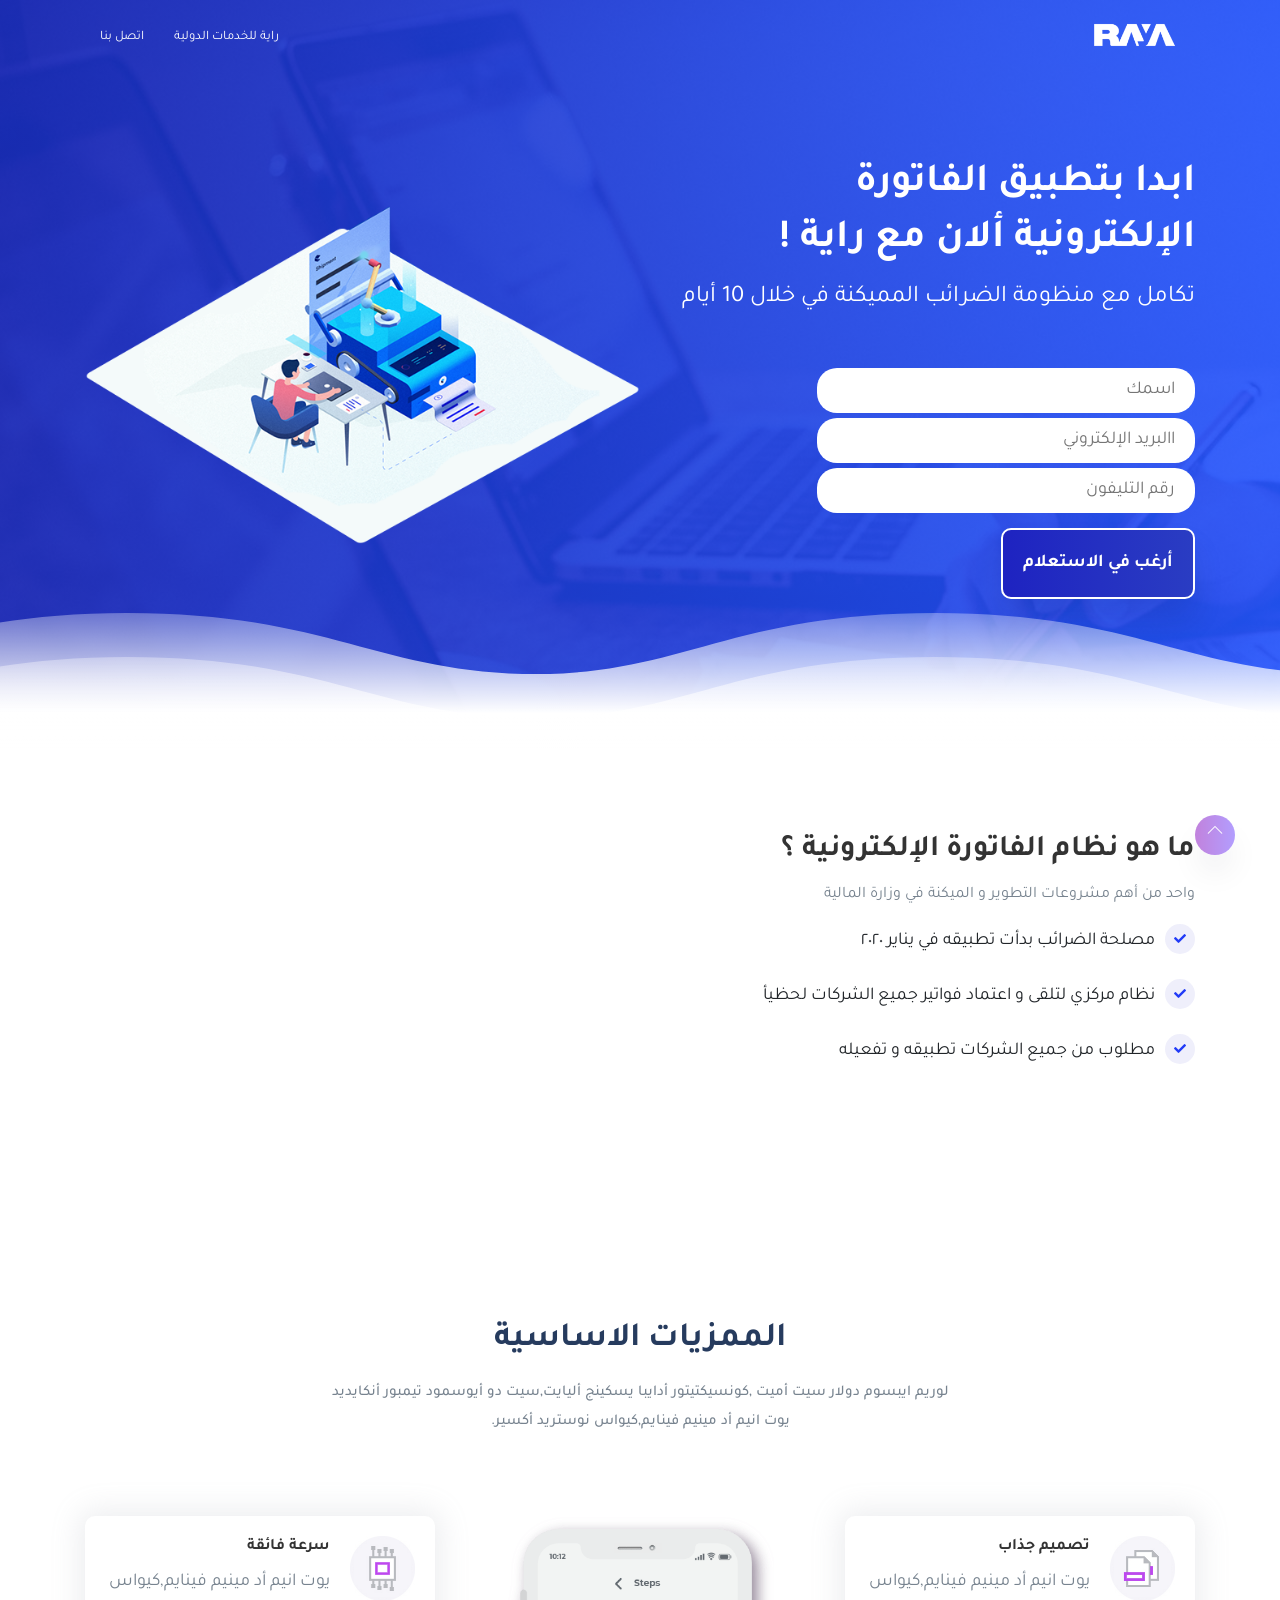
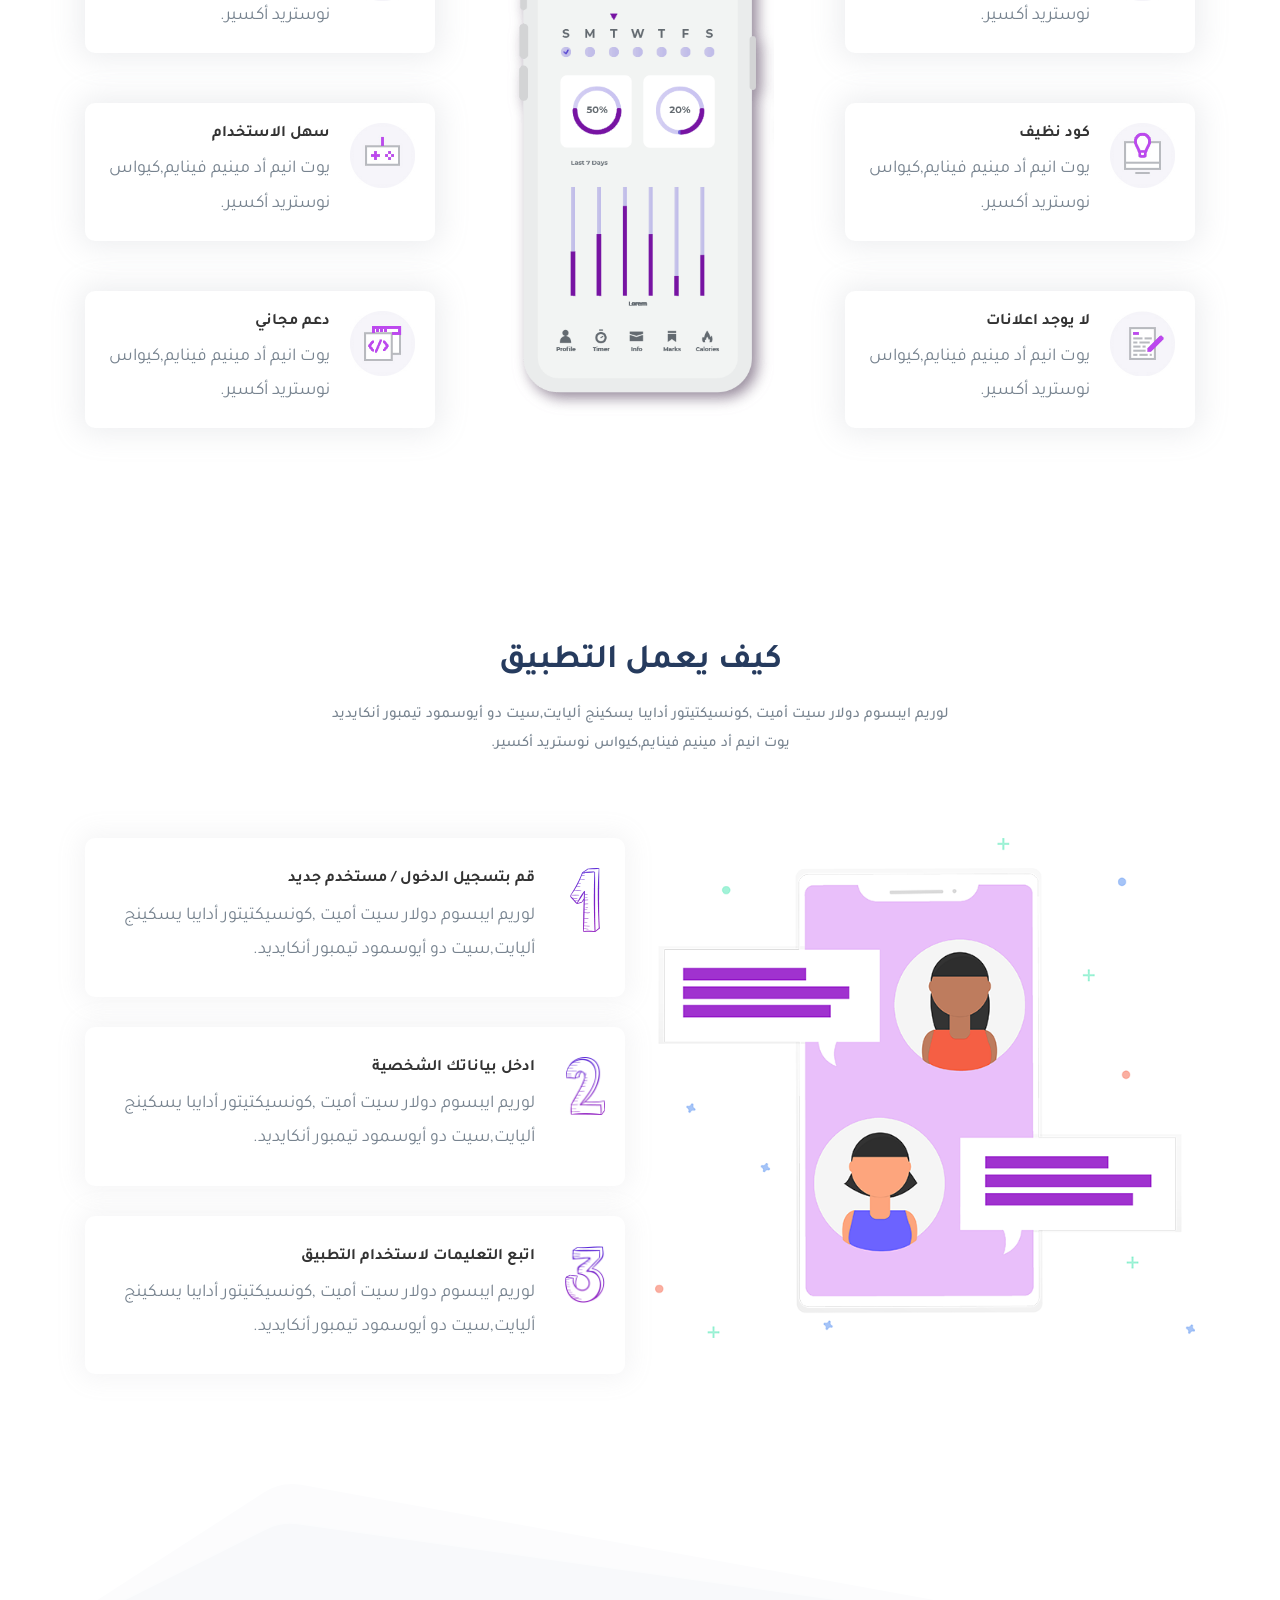
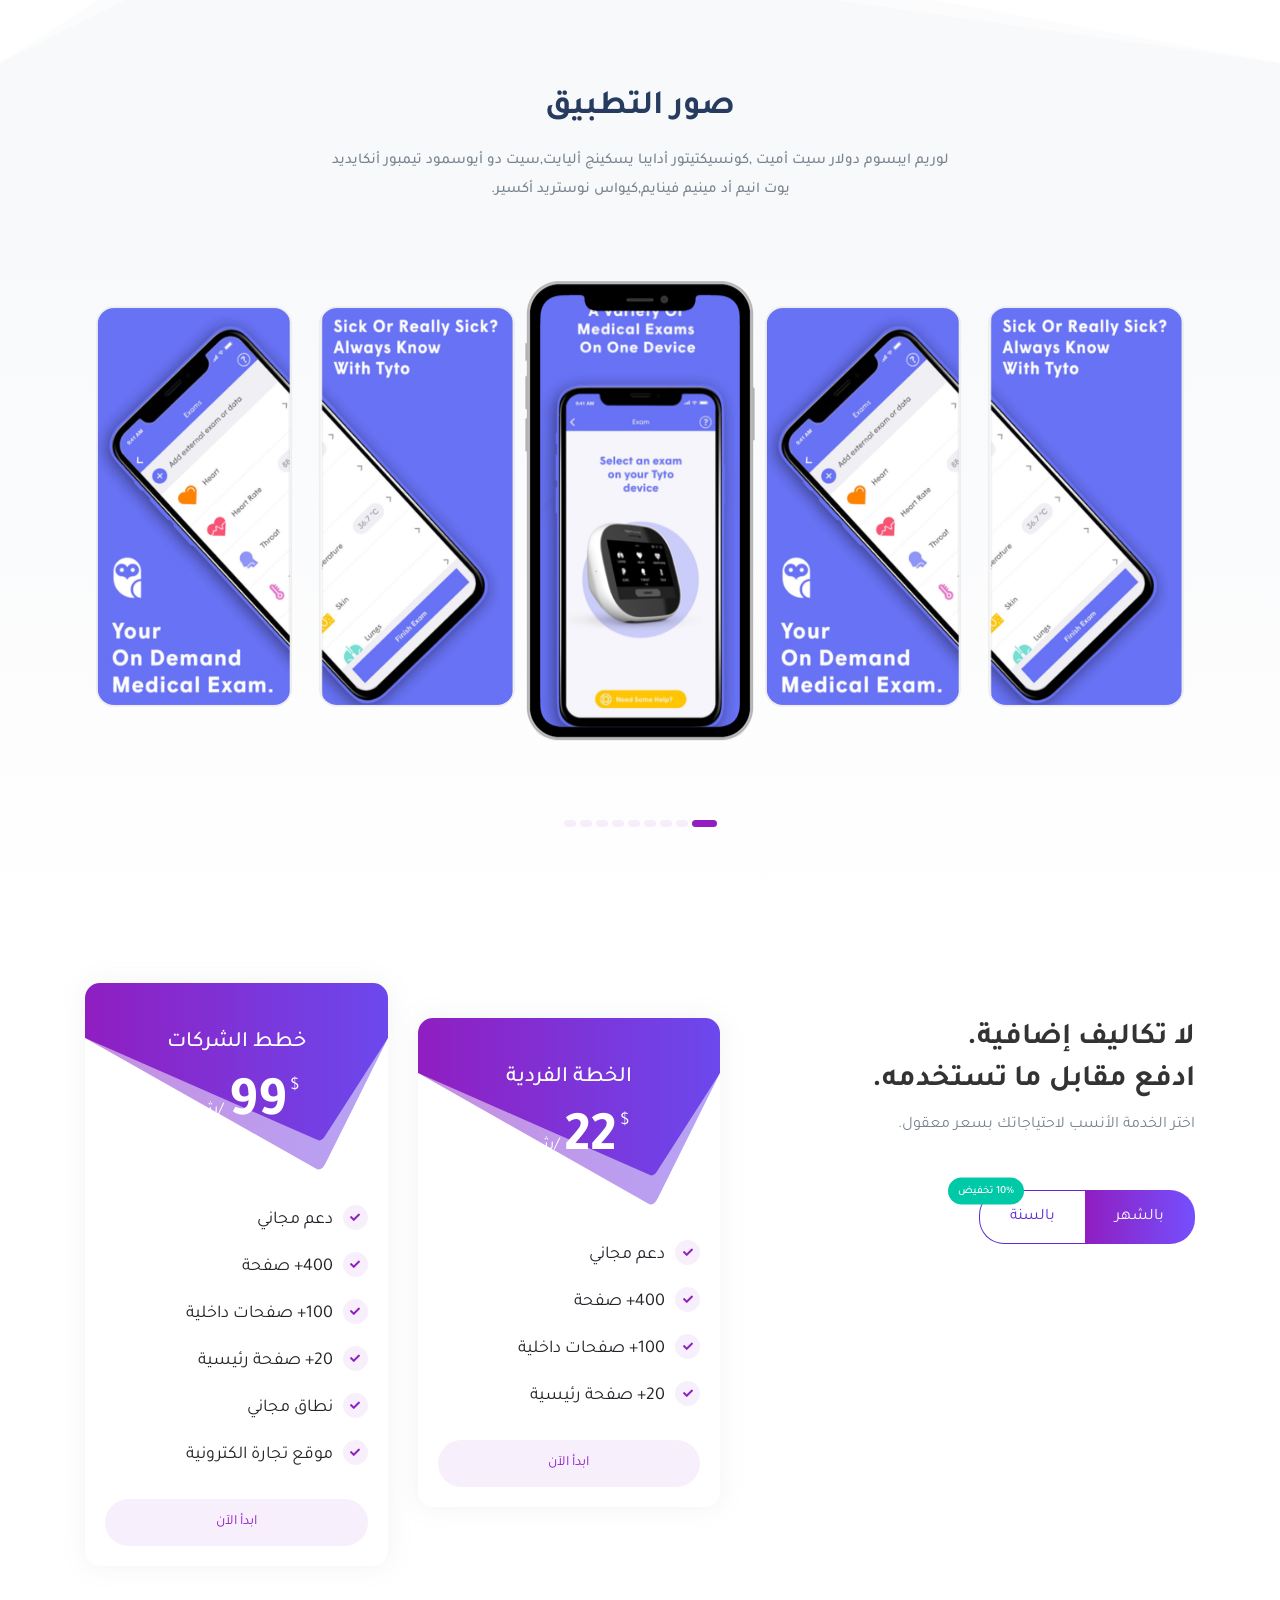
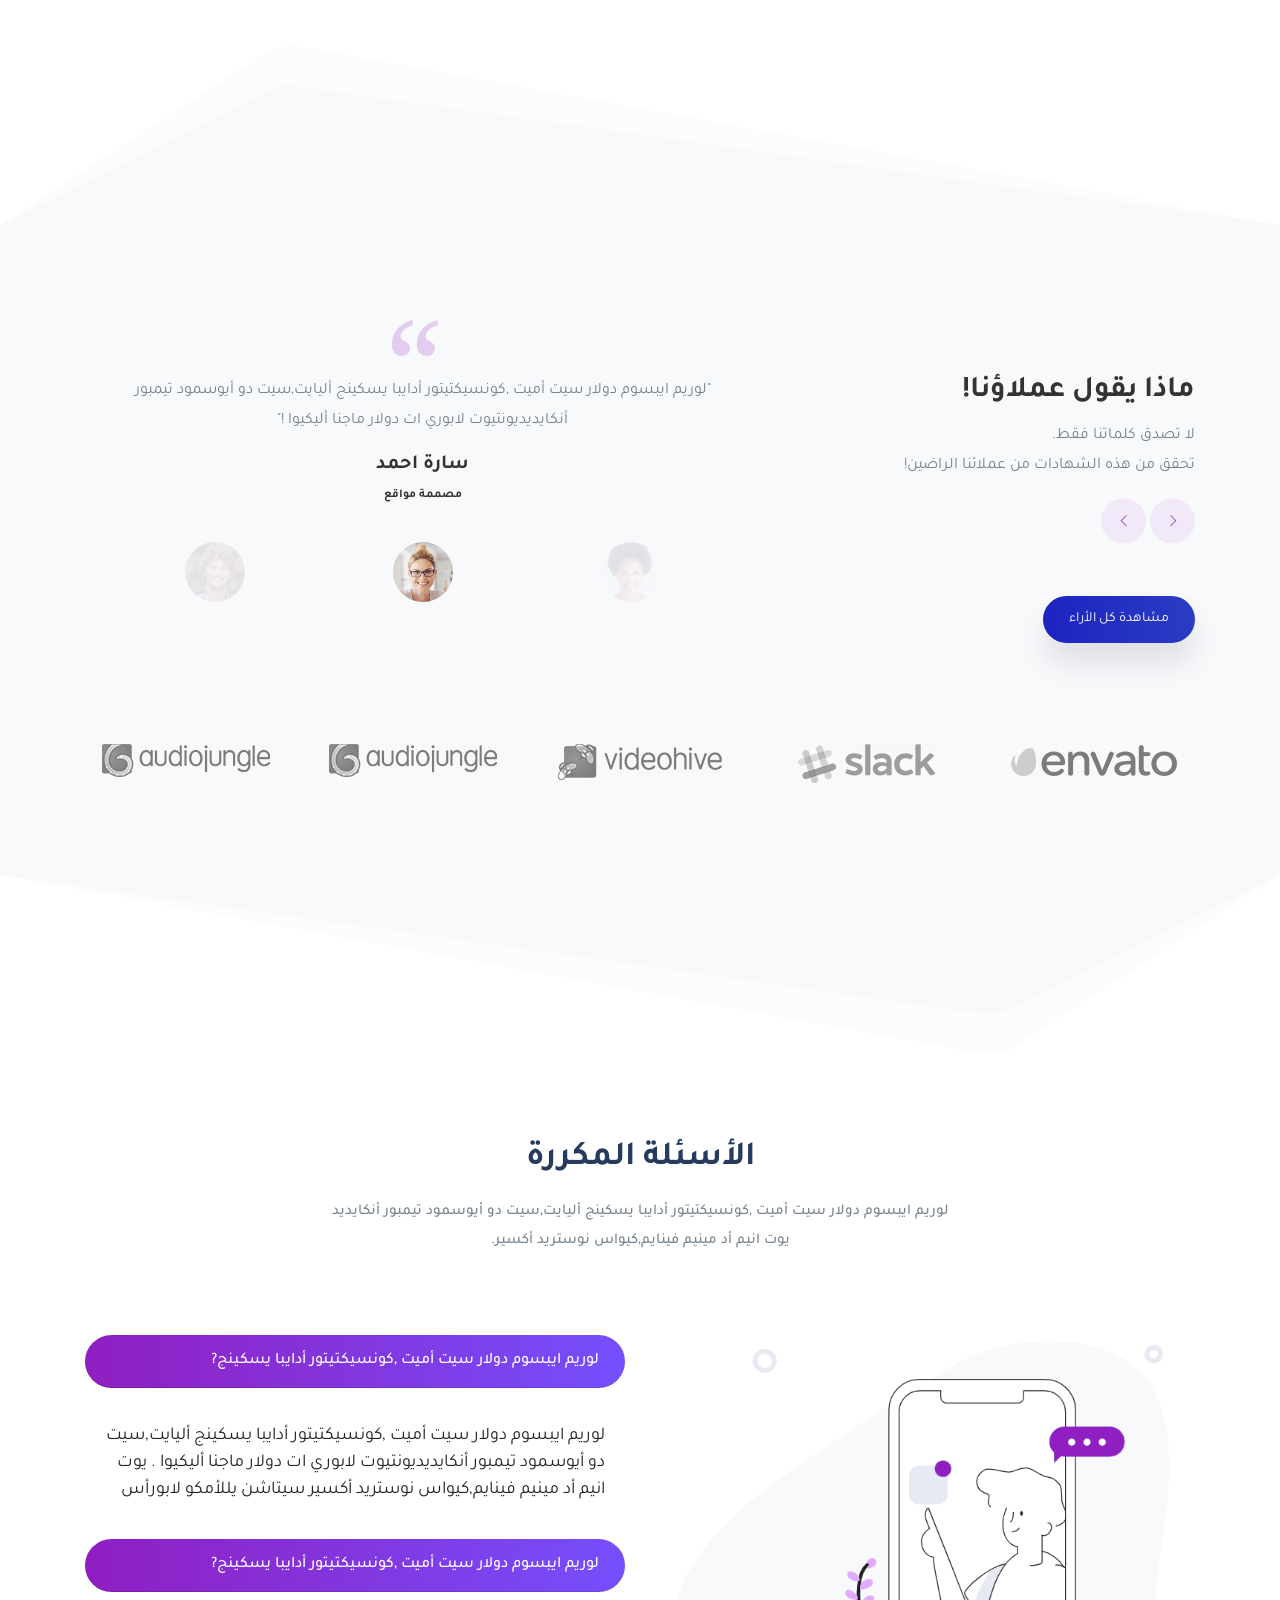
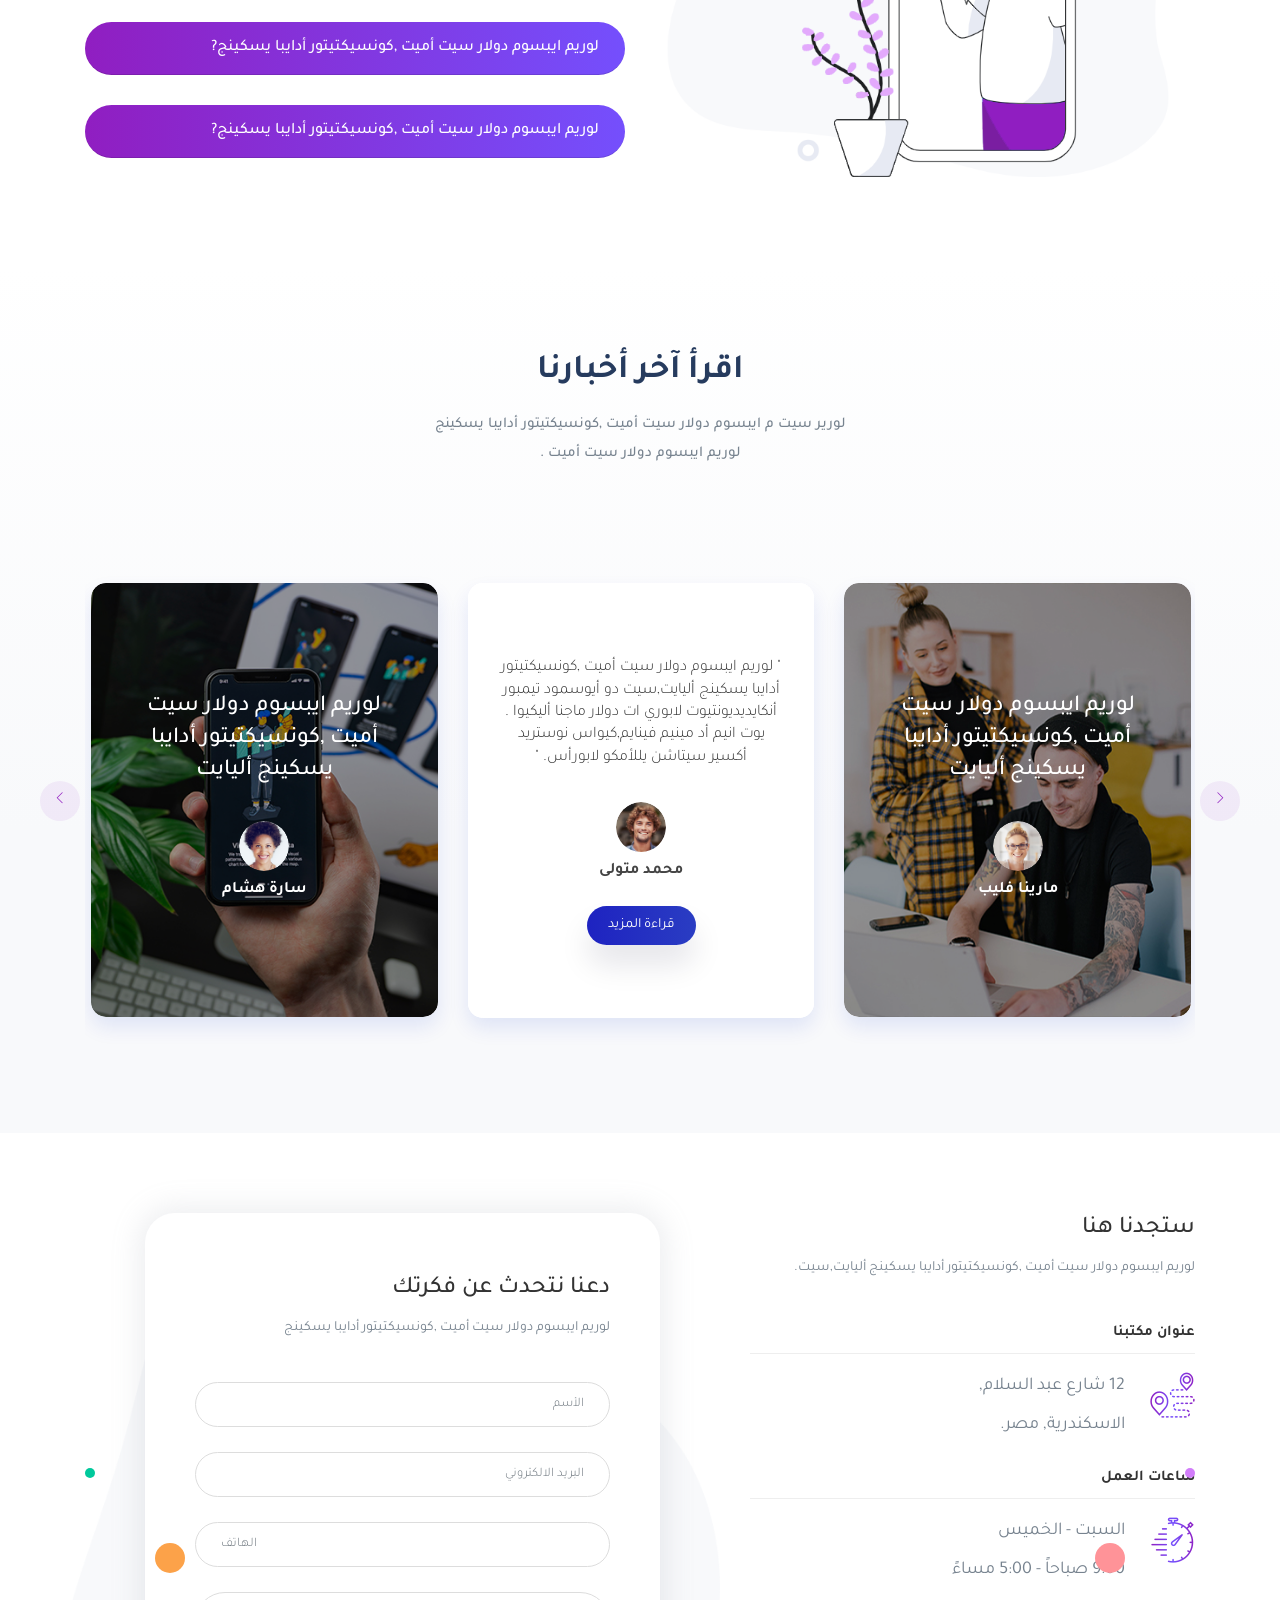
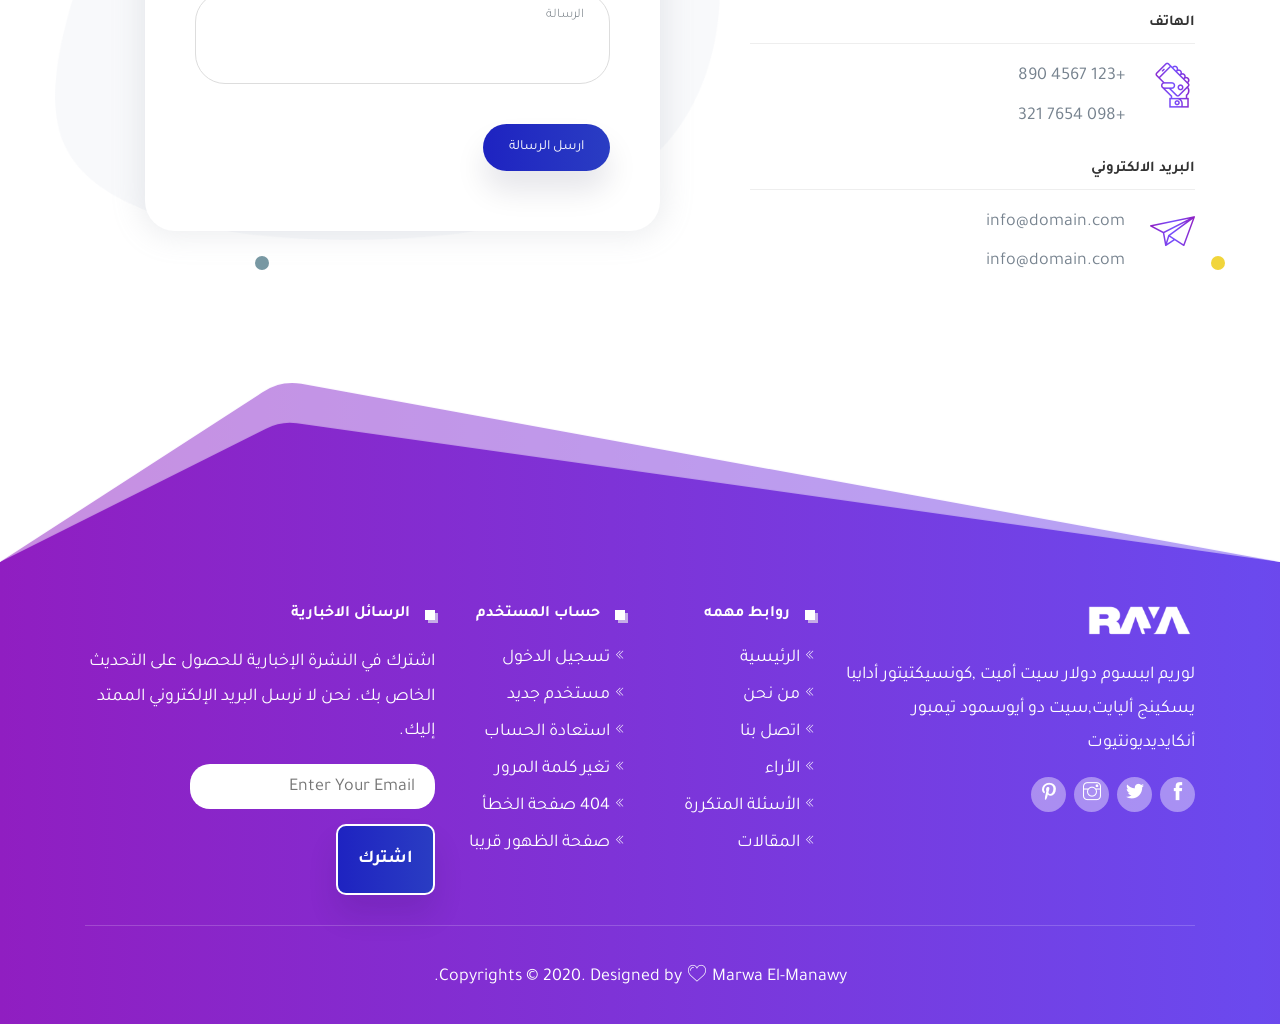
==== e-invoice.html @ 9b7fc40d "hero and introduction done" ====
<!DOCTYPE html>
<html dir="rtl" lang="ar">
    <head>
        <meta charset="utf-8">
        <meta name="viewport" content="width=device-width, initial-scale=1">
        <title>Raya e-Invoice </title>
        <meta name="description" content="Raya e-Invoice Solution">
        <link rel="icon" href="favicon.png">
        <!-- Font Icons -->
        <link rel="stylesheet" href="css/fontawesome.min.css">
        <link rel="stylesheet" href="css/themify-icons.css">
        <link rel="stylesheet" href="css/flaticon.css">
        <!-- Bootstrap -->
        <link rel="stylesheet" href="css/bootstrap.min.css">
        <!-- Animation -->
        <link rel="stylesheet" href="css/animate.min.css">
        <!-- Owl Carousel -->
        <link rel="stylesheet" href="css/owl.carousel.min.css">
        <!-- Light Case -->
        <link rel="stylesheet" href="css/lightcase.min.css" type="text/css">
        <!-- Template style -->
        <link rel="stylesheet" href="css/style.css">
        <!--[if lt IE 9]>
          <script src="js/html5shiv.min.js"></script>
          <script src="js/respond.min.js"></script>
        <![endif]-->
    </head>
    <body>
        <!-- preloader -->
        <div id="preloader">
            <div id="preloader-circle">
                <span></span>
                <span></span>
            </div>
        </div>
        <!-- /preloader -->

        <!--Start Header Area-->
        <header class="header-area" id="header-area">
            <nav class="navbar navbar-expand-md fixed-top">
                <div class="container">
                    <div class="site-logo"><a class="navbar-brand" href="http://raya-it.net" target="_blank"><img src="images/logo.png" class="img-fluid" alt="Img" /></a></div>
                    <button class="navbar-toggler" type="button" data-toggle="collapse" data-target="#navbarCollapse" aria-controls="navbarCollapse" aria-expanded="false" aria-label="Toggle navigation">
                        <span class="navbar-toggler-icon"><i class="ti-menu"></i></span>
                    </button>
                    <div class="collapse navbar-collapse" id="navbarCollapse">
                        <ul class="navbar-nav">
                            <li class="nav-item"><a href="http://raya-it.net" target="_blank" data-scroll-nav="6">راية للخدمات الدولية</a></li>
                            <li class="nav-item"><a href="#" data-scroll-nav="8">اتصل بنا</a></li>
                        </ul>
                    </div>
                </div>
            </nav>
        </header>
        <!-- //End Header Area-->

        <!-- Start Slider Home -->
        <section class="start_home demo2">
            <div class="banner_top">
                <div class="container">
                    <div class="row">
                        <div class="col-md-6 start-home-content">
                            <h1>ابدا بتطبيق الفاتورة<br> الإلكترونية ألان مع راية !</h1>
                            <p>تكامل مع منظومة الضرائب المميكنة في خلال 10 أيام </p>
							<div class="home-banner-subscribe">
								<form>
									<div class="newsletter-form">
										<input type="text" placeholder="اسمك" />
										<input type="text" placeholder="االبريد الإلكتروني" />
										<input type="text" placeholder="رقم التليفون" />
										
										<button class="btn theme-btn" type="submit">أرغب في الاستعلام</button>
																				
									</div>
								</form>
							</div>
                        </div>
                        <div class="col-md-6 start-home-img">
                            <img class="img-fluid" src="images/banner-invoice.png" alt="Img"/>
                        </div>
                    </div>
                </div>
            </div>
            <div class="wave-area">
                <div class="wave"></div>
                <div class="wave"></div>
            </div>
        </section>

		 <!-- Start How it works Section -->
        <section id="how-it-work" class="section-block" data-scroll-index="2">
            <div class="container">
                <div class="row">
                    <div class="col-md-6">
                        <div class="section-header-style2">
                            <h2>ما هو نظام الفاتورة الإلكترونية ؟</h2>
                            <p>واحد من أهم مشروعات التطوير و الميكنة في وزارة المالية</p>
                        </div>
                        <ul class="list-checked">
                            <li><i class="fas fa-check"></i> مصلحة الضرائب بدأت تطبيقه في يناير ٢٠٢٠</li>
                            <li><i class="fas fa-check"></i> نظام مركزي لتلقى و اعتماد فواتير جميع الشركات لحظيأ</li>
                            <li><i class="fas fa-check"></i> مطلوب من جميع الشركات تطبيقه و تفعيله </li>
                        </ul>
                    </div>
                    <div class="col-md-6">
                        <iframe width="560" height="315" src="https://www.youtube.com/embed/XRFrJPAhNMk?controls=0" 
								frameborder="0" allow="accelerometer; autoplay; clipboard-write; encrypted-media; gyroscope; picture-in-picture" 
								allowfullscreen>
						</iframe>
                    </div>
                </div>
            </div>
        </section>
        <!-- End How it works Section -->
		
        <!-- Start Features Section -->
        <section id="AppFeatures" class="section-block features-style2"  data-scroll-index="1">
            <div class="container">
                <div class="section-header">
                    <h2>الممزيات الاساسية</h2>
                    <p>
                        لوريم ايبسوم دولار سيت أميت ,كونسيكتيتور أدايبا يسكينج أليايت,سيت دو أيوسمود تيمبور أنكايديد<br>
                        يوت انيم أد مينيم فينايم,كيواس نوستريد أكسير. 
                    </p>
                </div>
                <div class="row">
                    <div class="col-md-4">
                        <div class="feature-block">
                            <span class="feature-icon">
                                <img src="images/icons/1.jpg" class="img-fluid" alt="Img" /> 
                            </span>
                            <div class="feature-content">
                                <h3>تصميم جذاب</h3>
                                <p>يوت انيم أد مينيم فينايم,كيواس نوستريد أكسير.</p>
                            </div>
                        </div>
                        <div class="feature-block">
                            <span class="feature-icon">
                                <img src="images/icons/2.jpg" class="img-fluid" alt="Img" /> 
                            </span>
                            <div class="feature-content">
                                <h3>كود نظيف</h3>
                                <p>يوت انيم أد مينيم فينايم,كيواس نوستريد أكسير.</p>
                            </div>
                        </div>
                        <div class="feature-block">
                            <span class="feature-icon">
                                <img src="images/icons/3.jpg" class="img-fluid" alt="Img" /> 
                            </span>
                            <div class="feature-content">
                                <h3>لا يوجد اعلانات</h3>
                                <p>يوت انيم أد مينيم فينايم,كيواس نوستريد أكسير.</p>
                            </div>
                        </div>
                    </div>
                    <div class="col-md-4">
                        <div class="img-box">
                            <img src="images/feature-phone.png" class="img-fluid" alt="Img" />
                        </div>
                    </div>
                    <div class="col-md-4">
                        <div class="feature-block">
                            <span class="feature-icon">
                                <img src="images/icons/4.jpg" class="img-fluid" alt="Img" /> 
                            </span>
                            <div class="feature-content">
                                <h3>سرعة فائقة</h3>
                                <p>يوت انيم أد مينيم فينايم,كيواس نوستريد أكسير.</p>
                            </div>
                        </div>
                        <div class="feature-block">
                            <span class="feature-icon">
                                <img src="images/icons/5.jpg" class="img-fluid" alt="Img" /> 
                            </span>
                            <div class="feature-content">
                                <h3>سهل الاستخدام</h3>
                                <p>يوت انيم أد مينيم فينايم,كيواس نوستريد أكسير.</p>
                            </div>
                        </div>
                        <div class="feature-block">
                            <span class="feature-icon">
                                <img src="images/icons/6.jpg" class="img-fluid" alt="Img" /> 
                            </span>
                            <div class="feature-content">
                                <h3>دعم مجاني</h3>
                                <p>يوت انيم أد مينيم فينايم,كيواس نوستريد أكسير.</p>
                            </div>
                        </div>
                    </div>
                </div>
            </div>
        </section>
        <!-- End Features Section -->

        <!-- Start How it works Section -->
        <section id="how-it-work" class="section-block" data-scroll-index="2">
            <div class="container">
                <div class="section-header">
                    <h2>كيف يعمل التطبيق</h2>
                    <p>
                        لوريم ايبسوم دولار سيت أميت ,كونسيكتيتور أدايبا يسكينج أليايت,سيت دو أيوسمود تيمبور أنكايديد<br>
                        يوت انيم أد مينيم فينايم,كيواس نوستريد أكسير. 
                    </p>
                </div>
                <div class="row">
                    <div class="col-md-6">
                        <div class="img-box">
                            <img src="images/how-work.png" alt="Img" />
                        </div>
                    </div>
                    <div class="col-md-6">
                        <!-- Start Block 1 -->
                        <div class="description-block">
                            <div class="inner-box">
                                <div class="step_num"><img src="images/step1.png" alt="Img"/></div>
                                <h3>قم بتسجيل الدخول / مستخدم جديد</h3>
                                <p> لوريم ايبسوم دولار سيت أميت ,كونسيكتيتور أدايبا يسكينج أليايت,سيت دو أيوسمود تيمبور أنكايديد.</p>
                            </div>
                        </div>
                        <!-- End Block 1 -->

                        <!-- Start Block 2 -->
                        <div class="description-block">
                            <div class="inner-box">
                                <div class="step_num"><img src="images/step2.png" alt="Img"/></div>
                                <h3>ادخل بياناتك الشخصية</h3>
                                <p> لوريم ايبسوم دولار سيت أميت ,كونسيكتيتور أدايبا يسكينج أليايت,سيت دو أيوسمود تيمبور أنكايديد.</p>
                            </div>
                        </div>
                        <!-- End Block 2 -->

                        <!-- Start Block 3 -->
                        <div class="description-block">
                            <div class="inner-box">
                                <div class="step_num"><img src="images/step3.png" alt="Img"/></div>
                                <h3>اتبع التعليمات لاستخدام التطبيق</h3>
                                <p> لوريم ايبسوم دولار سيت أميت ,كونسيكتيتور أدايبا يسكينج أليايت,سيت دو أيوسمود تيمبور أنكايديد.</p>
                            </div>
                        </div>
                        <!-- End Block 3 -->
                    </div>
                </div>
            </div>
        </section>
        <!-- End How it works Section -->

        <!-- Start App Screenshots Section -->
        <section id="appScreenshots" class="section-block" data-scroll-index="3">
            <div class="shape-top"></div>
            <div class="container">
                <div class="section-header">
                    <h2>صور التطبيق</h2>
                    <p>
                        لوريم ايبسوم دولار سيت أميت ,كونسيكتيتور أدايبا يسكينج أليايت,سيت دو أيوسمود تيمبور أنكايديد<br>
                        يوت انيم أد مينيم فينايم,كيواس نوستريد أكسير. 
                    </p>
                </div>

                <div class="list_screen_slide owl-carousel">
                    <!-- Start screen item-->
                    <div class="item">
                        <a href="images/screen/1.png" data-rel="lightcase:gal">
                            <img src="images/screen/1.png" alt="Img">
                        </a>
                    </div>
                    <!-- End screen item-->

                    <!-- Start screen item-->
                    <div class="item">
                        <a href="images/screen/2.png" data-rel="lightcase:gal">
                            <img src="images/screen/2.png" alt="Img">
                        </a>
                    </div>
                    <!-- End screen item-->

                    <!-- Start screen item-->
                    <div class="item">
                        <a href="images/screen/3.png" data-rel="lightcase:gal">
                            <img src="images/screen/3.png" alt="Img">
                        </a>
                    </div>
                    <!-- End screen item-->

                    <!-- Start screen item-->
                    <div class="item">
                        <a href="images/screen/2.png" data-rel="lightcase:gal">
                            <img src="images/screen/2.png" alt="Img">
                        </a>
                    </div>
                    <!-- End screen item-->

                    <!-- Start screen item-->
                    <div class="item">
                        <a href="images/screen/3.png" data-rel="lightcase:gal">
                            <img src="images/screen/3.png" alt="Img">
                        </a>
                    </div>
                    <!-- End screen item-->

                    <!-- Start screen item-->
                    <div class="item">
                        <a href="images/screen/2.png" data-rel="lightcase:gal">
                            <img src="images/screen/2.png" alt="Img">
                        </a>
                    </div>
                    <!-- End screen item-->

                    <!-- Start screen item-->
                    <div class="item">
                        <a href="images/screen/3.png" data-rel="lightcase:gal">
                            <img src="images/screen/3.png" alt="Img">
                        </a>
                    </div>
                    <!-- End screen item-->

                    <!-- Start screen item-->
                    <div class="item">
                        <a href="images/screen/2.png" data-rel="lightcase:gal">
                            <img src="images/screen/2.png" alt="Img">
                        </a>
                    </div>
                    <!-- End screen item-->

                    <!-- Start screen item-->
                    <div class="item">
                        <a href="images/screen/3.png" data-rel="lightcase:gal">
                            <img src="images/screen/3.png" alt="Img">
                        </a>
                    </div>
                    <!-- End screen item-->
                </div>
            </div>
        </section>
        <!-- End App Screenshots Section -->

        <!-- Start Pricing Section -->
        <section id="pricing" class="section-block" data-scroll-index="4">
            <div class="container">
                <div class="row">
                    <div class="col-md-5">
                        <div class="section-header-style2">
                            <h2>لا تكاليف إضافية.<br>ادفع مقابل ما تستخدمه.</h2>
                            <p>اختر الخدمة الأنسب لاحتياجاتك بسعر معقول.</p>
                        </div>
                        <ul class="nav pricing-btns-group">
                            <li><a class="active btn" data-toggle="tab" href="#monthly">بالشهر</a></li>
                            <li><a class="btn" data-toggle="tab" href="#yearly">بالسنة <span class="btn-badge">10% تخفيض</span></a></li>
                        </ul>
                    </div>
                    <div class="col-md-7">
                        <div class="tab-content">
                            <!-- Start Tab content 1 -->
                            <div id="monthly" class="tab-pane fade in active show">
                                <div class="row">
                                    <!-- Start pricing table-->
                                    <div class="col-md-6">
                                        <div class="pricing-card">
                                            <header class="card-header">
                                                <h4>الخطة الفردية</h4>
                                                <span class="card-header-price">
                                                    <span class="simbole">$</span>
                                                    <span class="price-num">22</span>
                                                    <span class="price-date">/شهرياً</span>
                                                </span>
                                                <div class="shape-bottom">
                                                    <img src="images/shapes/price-shape.svg" alt="shape" class="bottom-shape img-fluid">
                                                </div>
                                            </header>
                                            <div class="card-body">
                                                <ul>
                                                    <li>
                                                        <span class="fas fa-check"></span>
                                                        دعم مجاني
                                                    </li>
                                                    <li>
                                                        <span class="fas fa-check"></span>
                                                        400+ صفحة
                                                    </li>
                                                    <li>
                                                        <span class="fas fa-check"></span>
                                                        100+ صفحات داخلية
                                                    </li>
                                                    <li>
                                                        <span class="fas fa-check"></span>
                                                        20+ صفحة رئيسية
                                                    </li>
                                                </ul>
                                                <button type="button" class="btn btn-sm btn-block">ابدأ الآن</button>
                                            </div>
                                        </div>
                                    </div>
                                    <!-- End pricing table-->

                                    <!-- Start pricing table-->
                                    <div class="col-md-6">
                                        <div class="pricing-card top-35">
                                            <header class="card-header">
                                                <h4>خطط الشركات</h4>
                                                <span class="card-header-price">
                                                    <span class="simbole">$</span>
                                                    <span class="price-num">99</span>
                                                    <span class="price-date">/شهرياً</span>
                                                </span>
                                                <div class="shape-bottom">
                                                    <img src="images/shapes/price-shape.svg" alt="shape" class="bottom-shape img-fluid">
                                                </div>
                                            </header>
                                            <div class="card-body">
                                                <ul>
                                                    <li>
                                                        <span class="fas fa-check"></span>
                                                        دعم مجاني
                                                    </li>
                                                    <li>
                                                        <span class="fas fa-check"></span>
                                                        400+ صفحة
                                                    </li>
                                                    <li>
                                                        <span class="fas fa-check"></span>
                                                        100+ صفحات داخلية
                                                    </li>
                                                    <li>
                                                        <span class="fas fa-check"></span>
                                                        20+ صفحة رئيسية
                                                    </li>
                                                    <li>
                                                        <span class="fas fa-check"></span>
                                                        نطاق مجاني
                                                    </li>
                                                    <li>
                                                        <span class="fas fa-check"></span>
                                                        موقع تجارة الكترونية
                                                    </li>
                                                </ul>
                                                <button type="button" class="btn btn-sm btn-block">ابدأ الآن</button>
                                            </div>
                                        </div>
                                    </div>
                                    <!-- End pricing table-->
                                </div>
                            </div>
                            <!-- End Tab content 1 -->

                            <!-- Start Tab content 2 -->
                            <div id="yearly" class="tab-pane fade">
                                <div class="row">
                                    <!-- Start pricing table-->
                                    <div class="col-md-6">
                                        <div class="pricing-card">
                                            <header class="card-header">
                                                <h4>الخطة الفردية</h4>
                                                <span class="card-header-price">
                                                    <span class="simbole">$</span>
                                                    <span class="price-num">122</span>
                                                    <span class="price-date">/سنوياً</span>
                                                </span>
                                                <div class="shape-bottom">
                                                    <img src="images/shapes/price-shape.svg" alt="shape" class="bottom-shape img-fluid">
                                                </div>
                                            </header>
                                            <div class="card-body">
                                                <ul>
                                                    <li>
                                                        <span class="fas fa-check"></span>
                                                        دعم مجاني
                                                    </li>
                                                    <li>
                                                        <span class="fas fa-check"></span>
                                                        400+ صفحة
                                                    </li>
                                                    <li>
                                                        <span class="fas fa-check"></span>
                                                        100+ صفحات داخلية
                                                    </li>
                                                    <li>
                                                        <span class="fas fa-check"></span>
                                                        20+ صفحة رئيسية
                                                    </li>
                                                </ul>
                                                <button type="button" class="btn btn-sm btn-block">ابدأ الآن</button>
                                            </div>
                                        </div>
                                    </div>
                                    <!-- End pricing table-->

                                    <!-- Start pricing table-->
                                    <div class="col-md-6">
                                        <div class="pricing-card top-35">
                                            <header class="card-header">
                                                <h4>خطط الشركات</h4>
                                                <span class="card-header-price">
                                                    <span class="simbole">$</span>
                                                    <span class="price-num">299</span>
                                                    <span class="price-date">/سنوياً</span>
                                                </span>
                                                <div class="shape-bottom">
                                                    <img src="images/shapes/price-shape.svg" alt="shape" class="bottom-shape img-fluid">
                                                </div>
                                            </header>
                                            <div class="card-body">
                                                <ul>
                                                    <li>
                                                        <span class="fas fa-check"></span>
                                                        دعم مجاني
                                                    </li>
                                                    <li>
                                                        <span class="fas fa-check"></span>
                                                        400+ صفحة
                                                    </li>
                                                    <li>
                                                        <span class="fas fa-check"></span>
                                                        100+ صفحات داخلية
                                                    </li>
                                                    <li>
                                                        <span class="fas fa-check"></span>
                                                        20+ صفحة رئيسية
                                                    </li>
                                                    <li>
                                                        <span class="fas fa-check"></span>
                                                        نطاق مجاني
                                                    </li>
                                                    <li>
                                                        <span class="fas fa-check"></span>
                                                        موقع تجارة الكترونية
                                                    </li>
                                                </ul>
                                                <button type="button" class="btn btn-sm btn-block">ابدأ الآن</button>
                                            </div>
                                        </div>
                                    </div>
                                    <!-- End pricing table-->
                                </div>
                            </div>
                            <!-- End Tab content 2 -->
                        </div>
                    </div>
                </div>
            </div>
        </section>
        <!-- End Pricing Section -->

        <!-- Start Reviews Section -->
        <section id="reviews" class="section-block" data-scroll-index="7">
            <div class="shape-top"></div>
            <div class="container">
                <div class="row">
                    <div class="col-md-5">
                        <div class="section-header-style2">
                            <h2>ماذا يقول عملاؤنا!</h2>
                            <p>
                                لا تصدق كلماتنا فقط. <br>
                                تحقق من هذه الشهادات من عملائنا الراضين!
                            </p>
                            <div class="review_nav">
                                <span class="ti-angle-right button_prev"></span>
                                <span class="ti-angle-left button_next"></span>
                            </div>

                            <div class="btn-read-more"><a class="btn theme-btn" href="reviews.html">مشاهدة كل الأراء</a></div>
                        </div>
                    </div>
                    <div class="col-md-7">
                        <!-- Start review items message-->
                        <div class="review-details-content">
                            <div class="owl-carousel review_details" id="review_details-1">
                                <!-- Start review item -->
                                <div class="item">
                                    <p>"لوريم ايبسوم دولار سيت أميت ,كونسيكتيتور أدايبا يسكينج أليايت,سيت دو أيوسمود تيمبور أنكايديديونتيوت لابوري ات دولار ماجنا أليكيوا !"</p>
                                    <h5>سارة احمد</h5>
                                    <h6>مصممة مواقع</h6>
                                </div>
                                <!-- End review item -->

                                <!-- Start review item -->
                                <div class="item">
                                    <p>"لوريم ايبسوم دولار سيت أميت ,كونسيكتيتور أدايبا يسكينج أليايت,سيت دو أيوسمود تيمبور أنكايديديونتيوت لابوري ات دولار ماجنا أليكيوا !"</p>
                                    <h5>احمد رائد</h5>
                                    <h6>مسوق الكتروني</h6>
                                </div>
                                <!-- End review item -->

                                <!-- Start review item -->
                                <div class="item">
                                    <p>"لوريم ايبسوم دولار سيت أميت ,كونسيكتيتور أدايبا يسكينج أليايت,سيت دو أيوسمود تيمبور أنكايديديونتيوت لابوري ات دولار ماجنا أليكيوا !"</p>
                                    <h5>محمود رجب</h5>
                                    <h6>مطور مواقع</h6>
                                </div>
                                <!-- End review item -->

                                <!-- Start review item -->
                                <div class="item">
                                    <p>"لوريم ايبسوم دولار سيت أميت ,كونسيكتيتور أدايبا يسكينج أليايت,سيت دو أيوسمود تيمبور أنكايديديونتيوت لابوري ات دولار ماجنا أليكيوا !"</p>
                                    <h5>ماركو فليب</h5>
                                    <h6>مبرمج</h6>
                                </div>
                                <!-- End review item -->

                                <!-- Start review item -->
                                <div class="item">
                                    <p>"لوريم ايبسوم دولار سيت أميت ,كونسيكتيتور أدايبا يسكينج أليايت,سيت دو أيوسمود تيمبور أنكايديديونتيوت لابوري ات دولار ماجنا أليكيوا !"</p>
                                    <h5>لارين متولي</h5>
                                    <h6>مصمم مواقع</h6>
                                </div>
                                <!-- End review item -->
                            </div>
                        </div>
                        <!-- End review items message -->

                        <!-- Start review items Avatar -->
                        <div class="review-photo-list">
                            <div class="owl-carousel review_photo" id="review_photo-1">
                                <!-- Start review item Avatar -->
                                <div class="item">
                                    <div class="review_photo_block">
                                        <img src="images/reviews/author-1.jpg" alt="Img">
                                    </div>
                                </div>
                                <!-- End review item Avatar -->

                                <!-- Start review item Avatar -->
                                <div class="item">
                                    <div class="review_photo_block">
                                        <img src="images/reviews/author-2.jpg" alt="Img">
                                    </div>
                                </div>
                                <!-- End review item Avatar -->

                                <!-- Start review item Avatar -->
                                <div class="item">
                                    <div class="review_photo_block">
                                        <img src="images/reviews/author-3.jpg" alt="Img">
                                    </div>
                                </div>
                                <!-- End review item Avatar -->

                                <!-- Start review item Avatar -->
                                <div class="item">
                                    <div class="review_photo_block">
                                        <img src="images/reviews/author-4.jpg" alt="Img">
                                    </div>
                                </div>
                                <!-- End review item Avatar -->

                                <!-- Start review item Avatar -->
                                <div class="item">
                                    <div class="review_photo_block">
                                        <img src="images/reviews/author-1.jpg" alt="Img">
                                    </div>
                                </div>
                                <!-- End review item Avatar -->

                                <!-- Start review item Avatar -->
                                <div class="item">
                                    <div class="review_photo_block">
                                        <img src="images/reviews/author-3.jpg" alt="Img">
                                    </div>
                                </div>
                                <!-- End review item Avatar -->
                            </div>
                        </div>
                        <!-- End review items Avatar -->
                    </div>
                </div>
            </div>
            <div class="container">
                <div class="owl-carousel list-clients">
                    <div class="clients-item">
                        <a href="#" title="">
                            <img src="images/clients/1.png" alt="Img" />
                        </a>
                    </div>
                    <div class="clients-item">
                        <a href="#" title="">
                            <img src="images/clients/2.png" alt="Img" />
                        </a>
                    </div>
                    <div class="clients-item">
                        <a href="#" title="">
                            <img src="images/clients/3.png" alt="Img" />
                        </a>
                    </div>
                    <div class="clients-item">
                        <a href="#" title="">
                            <img src="images/clients/4.png" alt="Img" />
                        </a>
                    </div>
                    <div class="clients-item">
                        <a href="#" title="">
                            <img src="images/clients/5.png" alt="Img" />
                        </a>
                    </div>
                    <div class="clients-item">
                        <a href="#" title="">
                            <img src="images/clients/6.png" alt="Img" />
                        </a>
                    </div>
                </div>
            </div>
            <div class="review-shape-bottom"></div>
            <div class="shape-bottom"></div>
        </section>
        <!-- End Reviews Section -->

        <!-- Start Faqs Section -->
        <section id="faqs" class="section-block" data-scroll-index="6">
            <div class="container">
                <div class="section-header">
                    <h2>الأسئلة المكررة</h2>
                    <p>
                        لوريم ايبسوم دولار سيت أميت ,كونسيكتيتور أدايبا يسكينج أليايت,سيت دو أيوسمود تيمبور أنكايديد<br>
                        يوت انيم أد مينيم فينايم,كيواس نوستريد أكسير. 
                    </p>
                </div>
                <div class="row">
                    <div class="col-md-6">
                        <div class="img-box">
                            <img src="images/faq2.png" class="img-fluid" alt="Img" />
                        </div>
                    </div>
                    <div class="col-md-6">
                        <div class="accordion" id="accordionExample">
                            <!-- Start Faq item -->
                            <div class="card">
                                <div class="card-header" id="headingOne">
                                    <h2 class="mb-0">
                                        <button class="btn btn-link" type="button" data-toggle="collapse" data-target="#collapseOne" aria-expanded="true" aria-controls="collapseOne">
                                            لوريم ايبسوم دولار سيت أميت ,كونسيكتيتور أدايبا يسكينج?
                                        </button>
                                    </h2>
                                </div>

                                <div id="collapseOne" class="collapse show" aria-labelledby="headingOne" data-parent="#accordionExample">
                                    <div class="card-body">
                                        لوريم ايبسوم دولار سيت أميت ,كونسيكتيتور أدايبا يسكينج أليايت,سيت دو أيوسمود تيمبور أنكايديديونتيوت لابوري ات دولار ماجنا أليكيوا . يوت انيم أد مينيم فينايم,كيواس نوستريد أكسير سيتاشن يللأمكو لابورأس
                                    </div>
                                </div>
                            </div>
                            <!-- End Faq item -->

                            <!-- Start Faq item -->
                            <div class="card">
                                <div class="card-header" id="headingTwo">
                                    <h2 class="mb-0">
                                        <button class="btn btn-link collapsed" type="button" data-toggle="collapse" data-target="#collapseTwo" aria-expanded="false" aria-controls="collapseTwo">
                                            لوريم ايبسوم دولار سيت أميت ,كونسيكتيتور أدايبا يسكينج?
                                        </button>
                                    </h2>
                                </div>
                                <div id="collapseTwo" class="collapse" aria-labelledby="headingTwo" data-parent="#accordionExample">
                                    <div class="card-body">
                                        لوريم ايبسوم دولار سيت أميت ,كونسيكتيتور أدايبا يسكينج أليايت,سيت دو أيوسمود تيمبور أنكايديديونتيوت لابوري ات دولار ماجنا أليكيوا . يوت انيم أد مينيم فينايم,كيواس نوستريد أكسير سيتاشن يللأمكو لابورأس
                                    </div>
                                </div>
                            </div>
                            <!-- End Faq item -->

                            <!-- Start Faq item -->
                            <div class="card">
                                <div class="card-header" id="headingThree">
                                    <h2 class="mb-0">
                                        <button class="btn btn-link collapsed" type="button" data-toggle="collapse" data-target="#collapseThree" aria-expanded="false" aria-controls="collapseThree">
                                            لوريم ايبسوم دولار سيت أميت ,كونسيكتيتور أدايبا يسكينج?
                                        </button>
                                    </h2>
                                </div>
                                <div id="collapseThree" class="collapse" aria-labelledby="headingThree" data-parent="#accordionExample">
                                    <div class="card-body">
                                        لوريم ايبسوم دولار سيت أميت ,كونسيكتيتور أدايبا يسكينج أليايت,سيت دو أيوسمود تيمبور أنكايديديونتيوت لابوري ات دولار ماجنا أليكيوا . يوت انيم أد مينيم فينايم,كيواس نوستريد أكسير سيتاشن يللأمكو لابورأس
                                    </div>
                                </div>
                            </div>
                            <!-- End Faq item -->

                            <!-- Start Faq item -->
                            <div class="card">
                                <div class="card-header" id="headingFour">
                                    <h2 class="mb-0">
                                        <button class="btn btn-link collapsed" type="button" data-toggle="collapse" data-target="#collapseFour" aria-expanded="false" aria-controls="collapseFour">
                                            لوريم ايبسوم دولار سيت أميت ,كونسيكتيتور أدايبا يسكينج?
                                        </button>
                                    </h2>
                                </div>
                                <div id="collapseFour" class="collapse" aria-labelledby="headingThree" data-parent="#accordionExample">
                                    <div class="card-body">
                                        لوريم ايبسوم دولار سيت أميت ,كونسيكتيتور أدايبا يسكينج أليايت,سيت دو أيوسمود تيمبور أنكايديديونتيوت لابوري ات دولار ماجنا أليكيوا . يوت انيم أد مينيم فينايم,كيواس نوستريد أكسير سيتاشن يللأمكو لابورأس
                                    </div>
                                </div>
                            </div>
                            <!-- End Faq item -->
                        </div>
                    </div>
                </div>
            </div>
        </section>
        <!-- End Faqs Section -->

        <!-- Start Blog Section -->
        <section id="blog" class="section-block" data-scroll-index="5">
            <div class="container">
                <div class="section-header">
                    <h2>اقرأ آخر أخبارنا</h2>
                    <p>
                        لورير سيت م ايبسوم دولار سيت أميت ,كونسيكتيتور أدايبا يسكينج <br>
                        لوريم ايبسوم دولار سيت أميت .
                    </p>
                </div>
                <div class="owl-carousel blog-slider">
                    <!-- Start Blog item -->
                    <div class="blog-item">
                        <div class="blog-article style-1">
                            <div class="article-img">
                                <img src="images/blog/img1.jpg" class="img-fluid" alt="Img">
                            </div>
                            <article class="article-content">
                                <h4><a href="single-post.html">لوريم ايبسوم دولار سيت أميت ,كونسيكتيتور أدايبا يسكينج أليايت</a></h4>
                                <div class="post-author">
                                    <div class="img-block"><img src="images/blog/author-1.jpg" class="img-fluid" alt="Img" /></div>
                                    <h5>مارينا فليب</h5>
                                </div>
                            </article>
                        </div>
                    </div>
                    <!-- End Blog item -->

                    <!-- Start Blog item -->
                    <div class="blog-item">
                        <div class="blog-article style-2">
                            <article class="article-content">
                                <h4><a href="single-post.html">" لوريم ايبسوم دولار سيت أميت ,كونسيكتيتور أدايبا يسكينج أليايت,سيت دو أيوسمود تيمبور أنكايديديونتيوت لابوري ات دولار ماجنا أليكيوا . يوت انيم أد مينيم فينايم,كيواس نوستريد أكسير سيتاشن يللأمكو لابورأس. "</a></h4>
                                <div class="post-author">
                                    <div class="img-block"><img src="images/blog/author-2.jpg" class="img-fluid" alt="Img" /></div>
                                    <h5>محمد متولى</h5>
                                </div>
                                <a href="single-post.html" class="btn theme-btn">قراءة المزيد</a>
                            </article>
                        </div>
                    </div>
                    <!-- End Blog item -->

                    <!-- Start Blog item -->
                    <div class="blog-item">
                        <div class="blog-article style-1">
                            <div class="article-img">
                                <img src="images/blog/img2.jpg" class="img-fluid" alt="Img">
                            </div>
                            <article class="article-content">
                                <h4><a href="single-post.html">لوريم ايبسوم دولار سيت أميت ,كونسيكتيتور أدايبا يسكينج أليايت</a></h4>
                                <div class="post-author">
                                    <div class="img-block"><img src="images/blog/author-3.jpg" class="img-fluid" alt="Img" /></div>
                                    <h5>سارة هشام</h5>
                                </div>
                            </article>
                        </div>
                    </div>
                    <!-- End Blog item -->

                    <!-- Start Blog item -->
                    <div class="blog-item">
                        <div class="blog-article style-2">
                            <article class="article-content">
                                <h4><a href="single-post.html">" لوريم ايبسوم دولار سيت أميت ,كونسيكتيتور أدايبا يسكينج أليايت,سيت دو أيوسمود تيمبور أنكايديديونتيوت لابوري ات دولار ماجنا أليكيوا . يوت انيم أد مينيم فينايم,كيواس نوستريد أكسير سيتاشن يللأمكو لابورأس. "</a></h4>
                                <div class="post-author">
                                    <div class="img-block"><img src="images/blog/author-4.jpg" class="img-fluid" alt="Img" /></div>
                                    <h5>سمير محمود</h5>
                                </div>
                                <a href="single-post.html" class="btn theme-btn">قراءة المزيد</a>
                            </article>
                        </div>
                    </div>
                    <!-- End Blog item -->
                </div>
            </div>
        </section>
        <!-- End Blog Section -->

        <!-- Start Contact Section -->
        <section id="contact" class="section-block" data-scroll-index="8">
            <div class="bubbles-animate">
                <div class="bubble b_one"></div>
                <div class="bubble b_two"></div>
                <div class="bubble b_three"></div>
                <div class="bubble b_four"></div>
                <div class="bubble b_five"></div>
                <div class="bubble b_six"></div>
            </div>
            <div class="container">
                <div class="row">
                    <!-- Start Contact Information -->
                    <div class="col-md-5">
                        <div class="section-header-style2">
                            <h2>ستجدنا هنا</h2>
                            <p>
                                لوريم ايبسوم دولار سيت أميت ,كونسيكتيتور أدايبا يسكينج أليايت,سيت.
                            </p>
                        </div>
                        <div class="contact-details">
                            <!-- Start Contact Block -->
                            <div class="contact-block">
                                <h4>عنوان مكتبنا</h4>
                                <div class="contact-block-side">
                                    <i class="flaticon-route"></i>
                                    <p>
                                        <span>12 شارع عبد السلام, </span>
                                        <span>الاسكندرية, مصر.</span>
                                    </p>
                                </div>
                            </div>
                            <!-- End Contact Block -->

                            <!-- Start Contact Block -->
                            <div class="contact-block">
                                <h4>ساعات العمل</h4>
                                <div class="contact-block-side">
                                    <i class="flaticon-stopwatch-4"></i>
                                    <p>
                                        <span>السبت - الخميس </span>
                                        <span>9:00 صباحاً - 5:00 مساءً</span>
                                    </p>
                                </div>
                            </div>
                            <!-- End Contact Block -->

                            <!-- Start Contact Block -->
                            <div class="contact-block">
                                <h4>الهاتف</h4>
                                <div class="contact-block-side">
                                    <i class="flaticon-smartphone-7"></i>
                                    <p>
                                        <span>+123 4567 890</span>
                                        <span>+098 7654 321</span>
                                    </p>
                                </div>
                            </div>
                            <!-- End Contact Block -->

                            <!-- Start Contact Block -->
                            <div class="contact-block">
                                <h4>البريد الالكتروني</h4>
                                <div class="contact-block-side">
                                    <i class="flaticon-paper-plane-1"></i>
                                    <p>
                                        <span> info@domain.com</span>
                                        <span>info@domain.com </span>
                                    </p>
                                </div>
                            </div>
                            <!-- End Contact Block -->
                        </div>
                    </div>
                    <!-- End Contact Information -->

                    <!-- Start Contact form Area -->
                    <div class="col-md-7">
                        <div class="contact-shape">
                            <img src="images/shapes/contact-form.png" class="img-fluid" alt="Img"/>
                        </div>
                        <div class="contact-form-block">
                            <div class="section-header-style2">
                                <h2>دعنا نتحدث عن فكرتك</h2>
                                <p>
                                    لوريم ايبسوم دولار سيت أميت ,كونسيكتيتور أدايبا يسكينج
                                </p>
                            </div>
                            <form class="contact-form">
                                <input type="text" class="form-control" placeholder="الأسم" />
                                <input type="email" class="form-control" placeholder="البريد الالكتروني" />
                                <input type="tel" class="form-control" placeholder="الهاتف" />
                                <textarea  class="form-control" placeholder="الرسالة"></textarea>
                                <button class="btn theme-btn">ارسل الرسالة</button>
                            </form>
                        </div>

                    </div>
                    <!-- End Contact form Area -->
                </div>
            </div>
        </section>
        <!-- End Contact Section -->

        <!-- Start Footer Area -->
        <footer>
            <div class="shape-top"></div>
            <div class="container">
                <!-- End Footer Top  Area -->
                <div class="top-footer">
                    <div class="row">
                        <!-- Start Column 1 -->
                        <div class="col-md-4">
                            <div class="footer-logo">
                                <img src="images/logo.png" class="img-fluid" alt="Img" />
                            </div>
                            <p>
                                لوريم ايبسوم دولار سيت أميت ,كونسيكتيتور أدايبا يسكينج أليايت,سيت دو أيوسمود تيمبور أنكايديديونتيوت
                            </p>
                            <div class="footer-social-links">
                                <a href="#"><i class="ti-facebook"></i></a>
                                <a href="#"><i class="ti-twitter-alt"></i></a>
                                <a href="#"><i class="ti-instagram"></i></a>
                                <a href="#"><i class="ti-pinterest"></i></a>
                            </div>
                        </div>
                        <!-- End Column 1 -->

                        <!-- Start Column 2 -->
                        <div class="col-md-2">
                            <h4 class="footer-title">روابط مهمه</h4>
                            <ul class="footer-links">
                                <li><a href="index.html">الرئيسية</a></li>
                                <li><a href="about-us.html">من نحن</a></li>
                                <li><a href="contact-us.html">اتصل بنا</a></li>
                                <li><a href="reviews.html">الأراء</a></li>
                                <li><a href="faqs.html">الأسئلة المتكررة</a></li>
                                <li><a href="blog-1.html">المقالات</a></li>
                            </ul>
                        </div>
                        <!-- End Column 2 -->

                        <!-- Start Column 3 -->
                        <div class="col-md-2">
                            <h4 class="footer-title">حساب المستخدم</h4>
                            <ul class="footer-links">
                                <li><a href="signin.html">تسجيل الدخول</a></li>
                                <li><a href="signup.html">مستخدم جديد</a></li>
                                <li><a href="recover-account.html">استعادة الحساب</a></li>
                                <li><a href="recover-account.html">تغير كلمة المرور</a></li>
                                <li><a href="error-404.html">404 صفحة الخطأ</a></li>
                                <li><a href="coming-soon.html">صفحة الظهور قريبا</a></li>
                            </ul>
                        </div>
                        <!-- End Column 3 -->

                        <!-- Start Column 4 -->
                        <div class="col-md-4">
                            <h4 class="footer-title">الرسائل الاخبارية</h4>
                            <p>
                                اشترك في النشرة الإخبارية للحصول على التحديث الخاص بك. نحن لا نرسل البريد الإلكتروني الممتد إليك.
                            </p>
                            <form class="newsletter-form">
                                <input type="email" placeholder="Enter Your Email" />
                                <button class="btn theme-btn">اشترك</button>
                            </form>
                        </div>
                        <!-- End Column 4 -->
                    </div>
                </div>
                <!-- End Footer Top  Area -->

                <!-- Start Copyrights Area -->
                <div class="copyrights">
                    <p>Copyrights © 2020. Designed by  <i class="flaticon-like-2"></i> <a href="https://elmanawy.info">Marwa El-Manawy</a>.</p>
                </div>
                <!-- End Copyrights Area -->
            </div>
        </footer>
        <!-- End Footer Area -->

        <!-- Start To Top Button -->
        <div id="back-to-top">
            <a class="top" id="top" href="#header-area"> <i class="ti-angle-up"></i> </a>
        </div>
        <!-- End To Top Button -->

        <!-- Start JS FILES -->
        <!-- JQuery -->
        <script src="js/jquery.min.js"></script>
        <script src="js/popper.min.js"></script>
        <!-- Bootstrap -->
        <script src="js/bootstrap.min.js"></script>
        <!-- Wow Animation -->
        <script src="js/wow.min.js"></script>
        <!-- Owl Coursel -->
        <script src="js/owl.carousel.min.js"></script>
        <!-- Images LightCase -->
        <script src="js/lightcase.min.js"></script>
        <!-- scrollIt -->
        <script src="js/scrollIt.min.js"></script>
        <!-- Main Script -->
        <script src="js/script.js"></script>
    </body>
</html>
---- css/lightcase.min.css ----
/** * Lightcase - jQuery Plugin * The smart and flexible Lightbox Plugin. * * @authorCornel Boppart <cornel@bopp-art.com> * @copyrightAuthor * * @version2.5.0 (11/03/2018) *//** * Lightcase settings * * Note: Override default settings for your project without touching this source code by simply * defining those variables within a SASS map called '$lightcase-custom'. * * // Example usage * $lightcase-custom: ( * 'breakpoint': 768px * ); */@font-face{font-family: 'lightcase'; src: url("../fonts/lightcase.eot?55356177"); src: url("../fonts/lightcase.eot?55356177#iefix") format("embedded-opentype"), url("../fonts/lightcase.woff?55356177") format("woff"), url("../fonts/lightcase.ttf?55356177") format("truetype"), url("../fonts/lightcase.svg?55356177#lightcase") format("svg"); font-weight: normal; font-style: normal;}/* line 12, ../scss/components/fonts/_font-lightcase.scss */[class*='lightcase-icon-']:before{font-family: 'lightcase', sans-serif; font-style: normal; font-weight: normal; speak: none; display: inline-block; text-decoration: inherit; width: 1em; text-align: center; /* For safety - reset parent styles, that can break glyph codes*/ font-variant: normal; text-transform: none; /* fix buttons height, for twitter bootstrap */ line-height: 1em; /* Uncomment for 3D effect */ /* text-shadow: 1px 1px 1px rgba(127, 127, 127, 0.3); */}/* Codes *//* line 35, ../scss/components/fonts/_font-lightcase.scss */.lightcase-icon-play:before{content: '\e800';}/* line 36, ../scss/components/fonts/_font-lightcase.scss */.lightcase-icon-pause:before{content: '\e801';}/* line 37, ../scss/components/fonts/_font-lightcase.scss */.lightcase-icon-close:before{content: '\e802';}/* line 38, ../scss/components/fonts/_font-lightcase.scss */.lightcase-icon-prev:before{content: '\e803';}/* line 39, ../scss/components/fonts/_font-lightcase.scss */.lightcase-icon-next:before{content: '\e804';}/* line 40, ../scss/components/fonts/_font-lightcase.scss */.lightcase-icon-spin:before{content: '\e805';}/** * Mixin providing icon defaults to be used on top of font-lightcase. * * Example usage: * @include icon(#e9e9e9) *//** * Mixin providing icon defaults including a hover status to be used * on top of font-lightcase. * * Example usage: * @include icon-hover(#e9e9e9, #fff) *//** * Provides natural content overflow behavior and scrolling support * even so for touch devices. * * Example usage: * @include overflow() *//** * Neutralizes/resets dimensions including width, height, position as well as margins, * paddings and styles. Used to enforce a neutral and unstyled look and behavoir! * * Example usage: * @include clear(true) * * @param boolean $important */@-webkit-keyframes lightcase-spin{0%{-webkit-transform: rotate(0deg); -moz-transform: rotate(0deg); -o-transform: rotate(0deg); transform: rotate(0deg);}100%{-webkit-transform: rotate(359deg); -moz-transform: rotate(359deg); -o-transform: rotate(359deg); transform: rotate(359deg);}}@-moz-keyframes lightcase-spin{0%{-webkit-transform: rotate(0deg); -moz-transform: rotate(0deg); -o-transform: rotate(0deg); transform: rotate(0deg);}100%{-webkit-transform: rotate(359deg); -moz-transform: rotate(359deg); -o-transform: rotate(359deg); transform: rotate(359deg);}}@-o-keyframes lightcase-spin{0%{-webkit-transform: rotate(0deg); -moz-transform: rotate(0deg); -o-transform: rotate(0deg); transform: rotate(0deg);}100%{-webkit-transform: rotate(359deg); -moz-transform: rotate(359deg); -o-transform: rotate(359deg); transform: rotate(359deg);}}@-ms-keyframes lightcase-spin{0%{-webkit-transform: rotate(0deg); -moz-transform: rotate(0deg); -o-transform: rotate(0deg); transform: rotate(0deg);}100%{-webkit-transform: rotate(359deg); -moz-transform: rotate(359deg); -o-transform: rotate(359deg); transform: rotate(359deg);}}@keyframes lightcase-spin{0%{-webkit-transform: rotate(0deg); -moz-transform: rotate(0deg); -o-transform: rotate(0deg); transform: rotate(0deg);}100%{-webkit-transform: rotate(359deg); -moz-transform: rotate(359deg); -o-transform: rotate(359deg); transform: rotate(359deg);}}/* line 1, ../scss/components/modules/_case.scss */#lightcase-case{display: none; position: fixed; z-index: 2002; top: 50%; left: 50%; font-family: arial, sans-serif; font-size: 13px; line-height: 1.5; text-align: left; text-shadow: 0 0 10px rgba(0, 0, 0, 0.5);}@media screen and (max-width: 640px){/* line 16, ../scss/components/modules/_case.scss */ html[data-lc-type=inline] #lightcase-case, html[data-lc-type=ajax] #lightcase-case{position: fixed !important; top: 0 !important; left: 0 !important; right: 0 !important; bottom: 0 !important; margin: 0 !important; padding: 55px 0 70px 0; width: 100% !important; height: 100% !important; overflow: auto !important;}}@media screen and (min-width: 641px){/* line 4, ../scss/components/modules/_content.scss */ html:not([data-lc-type=error]) #lightcase-content{position: relative; z-index: 1; text-shadow: none; background-color: #fff; -webkit-box-shadow: 0 0 30px rgba(0, 0, 0, 0.5); -moz-box-shadow: 0 0 30px rgba(0, 0, 0, 0.5); -o-box-shadow: 0 0 30px rgba(0, 0, 0, 0.5); box-shadow: 0 0 30px rgba(0, 0, 0, 0.5); -webkit-backface-visibility: hidden;}}@media screen and (min-width: 641px){/* line 23, ../scss/components/modules/_content.scss */ html[data-lc-type=image] #lightcase-content, html[data-lc-type=video] #lightcase-content{background-color: #333;}}/* line 31, ../scss/components/modules/_content.scss */html[data-lc-type=inline] #lightcase-content, html[data-lc-type=ajax] #lightcase-content, html[data-lc-type=error] #lightcase-content{-webkit-box-shadow: none; -moz-box-shadow: none; -o-box-shadow: none; box-shadow: none;}@media screen and (max-width: 640px){/* line 31, ../scss/components/modules/_content.scss */ html[data-lc-type=inline] #lightcase-content, html[data-lc-type=ajax] #lightcase-content, html[data-lc-type=error] #lightcase-content{position: relative !important; top: auto !important; left: auto !important; width: auto !important; height: auto !important; margin: 0 !important; padding: 0 !important; border: none !important; background: none !important;}}/* line 43, ../scss/components/modules/_content.scss */html[data-lc-type=inline] #lightcase-content .lightcase-contentInner, html[data-lc-type=ajax] #lightcase-content .lightcase-contentInner, html[data-lc-type=error] #lightcase-content .lightcase-contentInner{-webkit-box-sizing: border-box; -moz-box-sizing: border-box; -o-box-sizing: border-box; box-sizing: border-box;}@media screen and (max-width: 640px){/* line 43, ../scss/components/modules/_content.scss */ html[data-lc-type=inline] #lightcase-content .lightcase-contentInner, html[data-lc-type=ajax] #lightcase-content .lightcase-contentInner, html[data-lc-type=error] #lightcase-content .lightcase-contentInner{padding: 15px;}/* line 52, ../scss/components/modules/_content.scss */ html[data-lc-type=inline] #lightcase-content .lightcase-contentInner, html[data-lc-type=inline] #lightcase-content .lightcase-contentInner > *, html[data-lc-type=ajax] #lightcase-content .lightcase-contentInner, html[data-lc-type=ajax] #lightcase-content .lightcase-contentInner > *, html[data-lc-type=error] #lightcase-content .lightcase-contentInner, html[data-lc-type=error] #lightcase-content .lightcase-contentInner > *{width: 100% !important; max-width: none !important;}/* line 59, ../scss/components/modules/_content.scss */ html[data-lc-type=inline] #lightcase-content .lightcase-contentInner > *:not(iframe), html[data-lc-type=ajax] #lightcase-content .lightcase-contentInner > *:not(iframe), html[data-lc-type=error] #lightcase-content .lightcase-contentInner > *:not(iframe){height: auto !important; max-height: none !important;}}@media screen and (max-width: 640px){/* line 70, ../scss/components/modules/_content.scss */ html.lightcase-isMobileDevice[data-lc-type=iframe] #lightcase-content .lightcase-contentInner iframe{overflow: auto; -webkit-overflow-scrolling: touch;}}@media screen and (max-width: 640px) and (min-width: 641px){/* line 74, ../scss/components/modules/_content.scss */ html[data-lc-type=image] #lightcase-content .lightcase-contentInner, html[data-lc-type=video] #lightcase-content .lightcase-contentInner{line-height: 0.75;}}/* line 82, ../scss/components/modules/_content.scss */html[data-lc-type=image] #lightcase-content .lightcase-contentInner{position: relative; overflow: hidden !important;}@media screen and (max-width: 640px){/* line 91, ../scss/components/modules/_content.scss */ html[data-lc-type=inline] #lightcase-content .lightcase-contentInner .lightcase-inlineWrap, html[data-lc-type=ajax] #lightcase-content .lightcase-contentInner .lightcase-inlineWrap, html[data-lc-type=error] #lightcase-content .lightcase-contentInner .lightcase-inlineWrap{position: relative !important; top: auto !important; left: auto !important; width: auto !important; height: auto !important; margin: 0 !important; padding: 0 !important; border: none !important; background: none !important;}}@media screen and (min-width: 641px){/* line 100, ../scss/components/modules/_content.scss */ html:not([data-lc-type=error]) #lightcase-content .lightcase-contentInner .lightcase-inlineWrap{padding: 30px; overflow: auto; -webkit-box-sizing: border-box; -moz-box-sizing: border-box; -o-box-sizing: border-box; box-sizing: border-box;}}@media screen and (max-width: 640px){/* line 117, ../scss/components/modules/_content.scss */ #lightcase-content h1, #lightcase-content h2, #lightcase-content h3, #lightcase-content h4, #lightcase-content h5, #lightcase-content h6, #lightcase-content p{color: #aaa;}}@media screen and (min-width: 641px){/* line 117, ../scss/components/modules/_content.scss */ #lightcase-content h1, #lightcase-content h2, #lightcase-content h3, #lightcase-content h4, #lightcase-content h5, #lightcase-content h6, #lightcase-content p{color: #333;}}/* line 3, ../scss/components/modules/_error.scss */#lightcase-case p.lightcase-error{margin: 0; font-size: 17px; text-align: center; white-space: nowrap; overflow: hidden; text-overflow: ellipsis; color: #aaa;}@media screen and (max-width: 640px){/* line 3, ../scss/components/modules/_error.scss */ #lightcase-case p.lightcase-error{padding: 30px 0;}}@media screen and (min-width: 641px){/* line 3, ../scss/components/modules/_error.scss */ #lightcase-case p.lightcase-error{padding: 0;}}/* line 4, ../scss/components/modules/_global.scss */.lightcase-open body{overflow: hidden;}/* line 8, ../scss/components/modules/_global.scss */.lightcase-isMobileDevice .lightcase-open body{max-width: 100%; max-height: 100%;}/* line 1, ../scss/components/modules/_info.scss */#lightcase-info{position: absolute; padding-top: 15px;}/* line 9, ../scss/components/modules/_info.scss */#lightcase-info #lightcase-title,#lightcase-info #lightcase-caption{margin: 0; padding: 0; line-height: 1.5; font-weight: normal; text-overflow: ellipsis;}/* line 19, ../scss/components/modules/_info.scss */#lightcase-info #lightcase-title{font-size: 17px; color: #aaa;}@media screen and (max-width: 640px){/* line 19, ../scss/components/modules/_info.scss */ #lightcase-info #lightcase-title{position: fixed; top: 10px; left: 0; max-width: 87.5%; padding: 5px 15px; background: #333;}}/* line 33, ../scss/components/modules/_info.scss */#lightcase-info #lightcase-caption{clear: both; font-size: 13px; color: #aaa;}/* line 39, ../scss/components/modules/_info.scss */#lightcase-info #lightcase-sequenceInfo{font-size: 11px; color: #aaa;}@media screen and (max-width: 640px){/* line 45, ../scss/components/modules/_info.scss */ .lightcase-fullScreenMode #lightcase-info{padding-left: 15px; padding-right: 15px;}/* line 51, ../scss/components/modules/_info.scss */ html:not([data-lc-type=image]):not([data-lc-type=video]):not([data-lc-type=flash]):not([data-lc-type=error]) #lightcase-info{position: static;}}/* line 1, ../scss/components/modules/_loading.scss */#lightcase-loading{position: fixed; z-index: 9999; width: 1.123em; height: auto; font-size: 38px; line-height: 1; text-align: center; text-shadow: none; position: fixed; z-index: 2001; top: 50%; left: 50%; margin-top: -0.5em; margin-left: -0.5em; opacity: 1; font-size: 32px; text-shadow: 0 0 15px #fff; -moz-transform-origin: 50% 53%; -webkit-animation: lightcase-spin 0.5s infinite linear; -moz-animation: lightcase-spin 0.5s infinite linear; -o-animation: lightcase-spin 0.5s infinite linear; animation: lightcase-spin 0.5s infinite linear;}/* line 20, ../scss/components/mixins/_presets.scss */#lightcase-loading, #lightcase-loading:focus{text-decoration: none; color: #fff; -webkit-tap-highlight-color: transparent; -webkit-transition: color, opacity, ease-in-out 0.25s; -moz-transition: color, opacity, ease-in-out 0.25s; -o-transition: color, opacity, ease-in-out 0.25s; transition: color, opacity, ease-in-out 0.25s;}/* line 32, ../scss/components/mixins/_presets.scss */#lightcase-loading > span{display: inline-block; text-indent: -9999px;}/* line 2, ../scss/components/modules/_navigation.scss */a[class*='lightcase-icon-']{position: fixed; z-index: 9999; width: 1.123em; height: auto; font-size: 38px; line-height: 1; text-align: center; text-shadow: none; outline: none; cursor: pointer;}/* line 20, ../scss/components/mixins/_presets.scss */a[class*='lightcase-icon-'], a[class*='lightcase-icon-']:focus{text-decoration: none; color: rgba(255, 255, 255, 0.6); -webkit-tap-highlight-color: transparent; -webkit-transition: color, opacity, ease-in-out 0.25s; -moz-transition: color, opacity, ease-in-out 0.25s; -o-transition: color, opacity, ease-in-out 0.25s; transition: color, opacity, ease-in-out 0.25s;}/* line 32, ../scss/components/mixins/_presets.scss */a[class*='lightcase-icon-'] > span{display: inline-block; text-indent: -9999px;}/* line 49, ../scss/components/mixins/_presets.scss */a[class*='lightcase-icon-']:hover{color: white; text-shadow: 0 0 15px white;}/* line 10, ../scss/components/modules/_navigation.scss */.lightcase-isMobileDevice a[class*='lightcase-icon-']:hover{color: #aaa; text-shadow: none;}/* line 17, ../scss/components/modules/_navigation.scss */a[class*='lightcase-icon-'].lightcase-icon-close{position: fixed; top: 15px; right: 15px; bottom: auto; margin: 0; opacity: 0; outline: none;}/* line 28, ../scss/components/modules/_navigation.scss */a[class*='lightcase-icon-'].lightcase-icon-prev{left: 15px;}/* line 33, ../scss/components/modules/_navigation.scss */a[class*='lightcase-icon-'].lightcase-icon-next{right: 15px;}/* line 38, ../scss/components/modules/_navigation.scss */a[class*='lightcase-icon-'].lightcase-icon-pause, a[class*='lightcase-icon-'].lightcase-icon-play{left: 50%; margin-left: -0.5em;}@media screen and (min-width: 641px){/* line 38, ../scss/components/modules/_navigation.scss */ a[class*='lightcase-icon-'].lightcase-icon-pause, a[class*='lightcase-icon-'].lightcase-icon-play{opacity: 0;}}@media screen and (max-width: 640px){/* line 2, ../scss/components/modules/_navigation.scss */ a[class*='lightcase-icon-']{bottom: 15px; font-size: 24px;}}@media screen and (min-width: 641px){/* line 2, ../scss/components/modules/_navigation.scss */ a[class*='lightcase-icon-']{bottom: 50%; margin-bottom: -0.5em;}/* line 57, ../scss/components/modules/_navigation.scss */ a[class*='lightcase-icon-']:hover, #lightcase-case:hover ~ a[class*='lightcase-icon-']{opacity: 1;}}/* line 1, ../scss/components/modules/_overlay.scss */#lightcase-overlay{display: none; width: 100%; min-height: 100%; position: fixed; z-index: 2000; top: -9999px; bottom: -9999px; left: 0; background: #333;}@media screen and (max-width: 640px){/* line 1, ../scss/components/modules/_overlay.scss */ #lightcase-overlay{opacity: 1 !important;}}
---- css/style.css ----
/*
Template Name: Ariel - App Landing page template + RTL
Template URI: http://elmanawy.info/demo/ariel
Description: 
Author: Marwa El-Manawy
Author URL: https://elmanawy.info
Version: 1.0
*/

/*================================================
 [  Table of contents  ]
 ================================================

#1.  Fonts
#2.  Global css
#3.  Common Style (Pagination, Main Titles, Preloader, Back to top)
#4.  Header
     4.1 Header style 1
     4.2 Header style 2
#5.  Home Start Page
     5.1 Start Home Demo1
     5.1 Start Home Demo2
     5.3 Start Home Demo3
     5.4 Start Home Demo4
     5.5 Start Home Demo5
     5.6 Start Home Demo6
     5.7 Start Home Demo7
#6.  Features
     6.1 Features style-1
     6.2 Features style-2
     6.3 Features style-3
     6.4 Features style-4
#7.  How it works
#8.  Screenshots
#9.  Pricing
#10. Reviews
#11. FAQS
#12. Clients
#13. Blog
#14. Contact
#15. Footer
#16. Contact Us Page
#17. Faqs Page
#18. Reviews Page
#19. Login & Signup & Recover Account Page
#20. 404 page
#21. Coming Soon page
#22. Download App
     22.1 Download App Style 1
#23. Responsive
 ======================================
 [ End table content ]
 ======================================*/

/* ============================================================================= 
#1. Fonts
============================================================================= */

/******  Google fonts ******/
@import url('https://fonts.googleapis.com/css?family=Tajawal');
@import url('https://fonts.googleapis.com/css?family=Poppins:300,400,500,600,700');
@import url(https://fonts.googleapis.com/css?family=Raleway:300,400,500,600,700);


@font-face {
  font-family:"Dubai";
  src: url("fonts/Dubai-Regular.ttf") format("truetype");
}

@font-face {
    font-family: "Dubai";
    src: url("fonts/Dubai-Bold.ttf");
    font-weight: bold;
}


/* ============================================================================= 
#2. Global css
============================================================================= */

* {
    margin: 0;
    padding: 0;
}

body {
    font-family: 'Tajawal', sans-serif;
    font-size: 18px;
    direction: rtl;
    text-align: right;
}
h1,
h2,
h3,
h4,
h5,
h6 {
    line-height: 1.4;
    font-weight: 600;
    color: #333;
}
a{
    -webkit-transition: all 0.3s ease-in-out;
    -moz-transition: all 0.3s ease-in-out;
    -o-transition: all 0.3s ease-in-out;
    -ms-transition: all 0.3s ease-in-out;
    transition: all 0.3s ease-in-out;
    text-decoration: none;
    outline: none;
    color: #901ec1;
}
a:hover{
    text-decoration: none;
}
li {
    list-style: none;
}

p {
    line-height: 1.9;
    color: #77838f;;
}

img {
    max-width: 100%;
    height: auto;
}

ul,
ol {
    margin: 0;
    padding: 0;
}
.btn{
    border-radius: 25px;
    color: #fff;
    font-size: 14px;
}
.btn.focus, .btn:focus{
    outline: none !important;
    box-shadow: none;
}

/* ============================================================================= 
#3. Common Style (Pagination, Main Titles)
============================================================================= */
.section-block{
    padding: 80px 0;
}
.section-header{
    margin-bottom: 80px;
    text-align: center;
}
.section-header h2 {
    font-size: 34px;
    line-height: 48px;
    color: #263b5e;
    margin-bottom: 15px;
    text-transform: capitalize;
}
.section-header p {
    font-size: 15px;
    font-weight: 500;
    margin-bottom: 0;
}
.section-header-style2 h2{
    font-size: 30px;
    text-transform: capitalize;
}
.section-header-style2 p{
    font-size: 16px;    
}
.page-header{
    position: relative;
    background-size: 200% auto;
    background: url(../images/start-home-bg2.jpg);
    position: relative;
    background-size: cover;
    overflow: hidden;
    background-position: center;
    background-repeat: no-repeat;
    padding: 170px 0;
}
.page-header:before {
    position: absolute;
    content: '';
    background: linear-gradient(to left, rgba(144, 30, 193, 1) 0%, rgb(107, 73, 238, 0.85) 51%, rgba(144, 30, 193, 0.85) 100%);
    background-size: 200% auto;
    width: 100%;
    height: 100%;
    top: 0;
    left: 0;
}
.page-header .shape-bottom img.bottom-shape{
    transform: scaleX(-1);
}
.title-box {
    position: relative;
}
.breadcrumb {
    background: transparent;
    color: #fff;
    padding: 0;
}
.title-box h1 {
    color: #fff;
    font-size: 42px;
    margin-bottom: 15px;
}
.breadcrumb a {
    text-transform: capitalize;
    font-size: 16px;
    line-height: 20px;
    color: #fff;
}
.breadcrumb span:last-child{
    color: rgba(255, 255, 255, 0.6);
}
.owl-dots {
    text-align: center;
    padding: 30px 0;
}
.owl-dot.active, .owl-dot:focus {
    border: none;
    outline: none;
}
.owl-dot span {
    width: 12px;
    height: 7px;
    border-radius: 15px;
    margin-left: 2px;
    margin-right: 2px;
    background: rgba(144, 30, 193, 0.07);
    border: none;
    display: inline-block;
    -webkit-transition: all 0.3s ease-in-out;
    -moz-transition: all 0.3s ease-in-out;
    -o-transition: all 0.3s ease-in-out;
    -ms-transition: all 0.3s ease-in-out;
    transition: all 0.3s ease-in-out;
}
.owl-dot.active span, .start-home-slider .owl-dot.active span {
    background: #901ec1;
    width: 25px;
}
.owl-nav .owl-prev, .owl-nav .owl-next {
    background: rgba(144, 30, 193, 0.07) !important;
    border: none;
    border-radius: 100%;
    box-shadow: 1px 2px 4px 0 rgba(0, 0, 0, 0);
    color: #901ec1 !important;
    height: 40px;
    line-height: 3;
    margin: 0 5px;
    position: absolute;
    text-align: center;
    top: 50%;
    -webkit-transform: translateY(-50%);
    transform: translateY(-50%);
    -webkit-transition: all 0.3s ease 0s;
    transition: all 0.3s ease 0s;
    width: 40px;
    z-index: 9;
    -webkit-transition: all 0.3s linear;
    -o-transition: all 0.3s linear;
    transition: all 0.3s linear;
    background-size: 200% auto;
}
.blog-slider .owl-nav .owl-next {
    left: auto;
    right: -50px;
}
.blog-slider .owl-nav .owl-prev {
    left: -50px;
    right: auto;
}
.owl-nav .owl-prev:hover, .owl-nav .owl-next:hover,
.owl-nav .owl-prev:focus, .owl-nav .owl-next:focus,
.review_nav span:hover, .review_nav span:focus{
    outline: none;
    color: #fff !important;
    background: linear-gradient(to right top, rgba(144, 30, 193, 1), rgba(134, 33, 198, 1), rgba(123, 37, 204, 1), rgba(109, 40, 210, 1), rgba(93, 44, 215, 1)) !important;
}
.owl-nav .owl-prev span, .owl-nav .owl-next span {
    font-size: 12px;
}
.theme-btn{
    background-image:  linear-gradient(to right, #1e23c1 0%, #2a3dc3 51%, #1e23c1 100%);
    -webkit-transition: all 500ms;
    transition: all 500ms;
    background-size: 200% auto;
    color: #fff !important;
    -webkit-box-shadow: 0px 20px 30px 0px rgba(12, 0, 46, 0.1);
    box-shadow: 0px 20px 30px 0px rgba(12, 0, 46, 0.1);
}
.theme-btn:hover {
    background-position: right center !important;
}
.theme-btn-sec{
    color: #901ec1;
    background: rgba(144, 30, 193, 0.07);
    transition: all 500ms;
}
.theme-btn-sec:hover {
    background: linear-gradient(to right, #901ec1 0%, #7450fe 51%, #901ec1 100%);
    background-size: 200% auto;
    color: #fff;
}
.form-control{
    border: 1px solid #ddd;
    height: 45px;
    padding: 0;
    color: #222;
    text-indent: 15px;
    background-image: none;
    border-radius: 30px;
    box-shadow: none;
    font-weight: 300;
    line-height: 45px;
    padding-right: 10px;
    padding-left: 10px;
    margin-bottom: 20px;
    font-size: 13px;
}
.form-control:focus {
    outline: 0;
    outline: none;
    box-shadow: none;
    border-color: #901ec1;
}
textarea{
    resize: none;
}
.pagination-section{
    margin-bottom: 50px;
}
.page-item:first-child .page-link, .page-item:last-child .page-link {
    background: transparent;
    border: none;
}
.page-item:first-child .page-link:focus, .page-item:last-child .page-link:focus{
    color: #901ec1;
    background: rgba(144, 30, 193, 0.07);
}
.page-item .page-link {
    -webkit-transition: all 500ms;
    transition: all 500ms;
    border: none;
    cursor: pointer;
    text-align: center;
    min-width: 2.25rem;
    padding: 10px;
    border-radius: 5px;
    color: #77838f;
    font-size: 15px;
}
.page-item {
    margin-left: 0.25rem;
    margin-right: 0.25rem;
}
.page-item .page-link:hover {
    color: #901ec1;
    background: rgba(144, 30, 193, 0.07);
}
.page-item.active .page-link {
    background-image: linear-gradient(to right, rgba(144, 30, 193, 1) 0%, rgb(107, 73, 238) 51%, rgba(144, 30, 193, 1) 100%);
    color: #fff;
    -webkit-box-shadow: 0px 20px 30px 0px rgba(12, 0, 46, 0.1);
    box-shadow: 0px 10px 10px 0px rgba(12, 0, 46, 0.1);
    background-size: 200% auto;
}
.page-link:focus {
    outline: none;
    box-shadow: none;
}
.text-muted {
    color: #8c98a4 !important;
}
ul.list-checked li{
    position: relative;
    padding-right: 40px;
    margin-bottom: 25px;
    line-height: 30px;
}
ul.list-checked li i {
    color: #213bf7;
    background: rgb(32, 30, 193, 0.07);
    border-color: transparent;
    width: 30px;
    height: 30px;
    border-radius: 50%;
    font-size: 12px;
    line-height: 30px;
    text-align: center;
    position: absolute;
    top: -2px;
    right: 0;
}

/*-------------Back to Top--------------*/
#back-to-top .top {
    position: fixed;
    color: #ffffff;
    background-image: linear-gradient(to right, #901ec1 0%, #7450fe 51%, #901ec1 100%);
    background-size: 200% auto;
    bottom: 45px;
    right: 45px;
    z-index: 999;
    font-size: 16px;
    width: 40px;
    height: 40px;
    text-align: center;
    line-height: 40px;
    border-radius: 50%;
    -webkit-transition: all .3s ease-in-out;
    -moz-transition: all .3s ease-in-out;
    transition: all .3s ease-in-out;
    box-shadow: 0px 20px 30px 0px rgba(12, 0, 46, 0.1);
}
#back-to-top .top:hover {
    background-position: right center !important;
}
/*------------- Page Preloader --------------*/
#preloader {
    width: 100%;
    height: 100vh;
    background-color: #fff;
    position: fixed;
    z-index: 9999;
    top: 0;
}
#preloader-circle {
    position:relative;
    width: 80px;
    height: 80px;
    top: 43%;
    margin: 0 auto;
}
#preloader-circle span {
    position:absolute;
    border: 8px solid rgba(144, 30, 193, 0.8);
    border-top: 8px solid transparent;
    border-radius:999px;
}

#preloader-circle span:nth-child(1){
    width:80px;
    height:80px;
    animation: spin-1 2s infinite linear;
}
#preloader-circle span:nth-child(2){
    top: 20px;
    left: 20px;
    width:40px;
    height:40px;
    animation: spin-2 1s infinite linear;
}
@keyframes spin-1 {
    0% {transform: rotate(360deg); opacity: 1;}
    50% {transform: rotate(180deg); opacity: 0.5;}
    100% {transform: rotate(0deg); opacity: 1;}
}
@keyframes spin-2 {
    0% {transform: rotate(0deg); opacity: 0.5;}
    50% {transform: rotate(180deg); opacity: 1;}
    100% {transform: rotate(360deg); opacity: 0.5;}
}
/* ============================================================================= 
#4. Header
============================================================================= */
/********************  Header style 1 ********************/
.navbar-expand-md .navbar-nav {
    margin-right: auto;
}
.header-area.sticky .navbar{
    background-image: linear-gradient(to right, rgb(26 42 189 / 90%) 0%, rgb(36 83 255 / 90%) 51%, rgb(26 42 189 / 0.9) 100%);
    background-size: 200% auto;
}
.site-logo a{
    color: #fff;
}
.site-logo img{
    height: 28px;
}
.navbar-nav li{
    padding: 15px;
}
.navbar-nav li a {
    color: #ffffff;
    text-transform: uppercase;
    -webkit-transition: all .2s ease 0s;
    -moz-transition: all .2s ease 0s;
    -o-transition: all .2s ease 0s;
    -ms-transition: all .2s ease 0s;
    transition: all .2s ease 0s;
    padding: 0;
    display: inline-block;
    font-size: 13px;
}
.navbar-nav .dropdown-menu{
    box-shadow: 0 15px 30px rgba(22,28,45,.15);
    margin: 0;
    padding: 10px;
    display: none;
    position: absolute;
    z-index: 99;
    min-width: 190px;
    border: 0;
    background-color: #fff;
    white-space: nowrap;
    border-radius: 4px;
    animation: fadeIn .4s;
    -webkit-animation: fadeIn .4s;
    -moz-animation: fadeIn .4s;
    -o-animation: fadeIn .4s;
    -ms-animation: fadeIn .4s;
    right: 0;
    left: unset;
    text-align: right;
}
.dropdown-menu:before {
    position: absolute;
    top: -8px;
    right: 22px;
    left: unset;
    display: block;
    content: "";
    width: 0;
    height: 0;
    border-style: solid;
    border-width: 0 9px 8px;
    border-color: transparent transparent #fff;
    box-sizing: border-box;
}
.navbar-nav .dropdown-menu a{
    width: 100%;
    padding: 6px 12px;
    margin-bottom: 2px;
    border-radius: 4px;
    font-size: 14px;
    color: #666;
    text-decoration: none;
    display: inline-block;
    float: left;
    letter-spacing: .5px;
    clear: both;
    position: relative;
    outline: 0;
    transition: all .3s ease-in-out;
    -webkit-transition: all .3s ease-in-out;
    -moz-transition: all .3s ease-in-out;
    -o-transition: all .3s ease-in-out;
    -ms-transition: all .3s ease-in-out;
    border-radius: 20px;
}
.navbar-nav .dropdown-menu a:hover{
    color: #fff;
    background-image: linear-gradient(to right, #901ec1 0%, #7450fe 51%, #901ec1 100%);
    -webkit-transition: all 500ms;
    transition: all 500ms;
    background-size: 200% auto;
    padding-right: 20px;
}
.nav-item.dropdown:hover .dropdown-menu{
    display: block ;
}
.dropdown > .dropdown-toggle:active {
    pointer-events: none;
}
.dropdown-toggle::after {
    margin-right: .255em;
    margin-left: 0;
}
/********************  Header style 2 ********************/
.home-demo3 .navbar-nav li a {
    color: #212529;
}
.home-demo3 .header-area.sticky .navbar {
    background-image: linear-gradient(to right, rgba(250, 238, 254, 0.9) 0%, rgba(231, 225, 254, 0.9) 51%, rgba(213, 212, 213, 0.9) 100%);
}
/* ============================================================================= 
#5. Home Start Page
============================================================================= */
/**************  5.1 Start Home Demo1 ***********/
.start_home{
    position: relative;
    background-size: cover;
    overflow: hidden;
    background-position: center;
    background-repeat: no-repeat; 
    color: #ffffff;
}
.start_home.demo1 {
    background: url(../images/start-home-bg.jpg) no-repeat fixed;
    /*margin-bottom: 80px;*/  
    height: 700px;
}
.start_home.demo1:before, .start_home.demo2:before {
    position: absolute;
    content: '';
    background: linear-gradient(to right, rgb(26 42 189 / 90%) 0%, rgb(36 83 255 / 90%) 51%, rgb(26 42 189 / 0.9) 100%);
    background-size: 200% auto;
    width: 100%;
    height: 100%;
    top: 0;
    left: 0;
}
.shape-bottom img.bottom-shape {
    position: absolute;
    left: 0;
    right: 0;
    bottom: -2px;
    z-index: 1;
    width: 100%;
    margin: 0 auto;
    /*transform: rotateX(-1);*/
}
.start-home-content {
    height: 700px;
    -webkit-flex-flow: column wrap;
    -ms-flex-flow: column wrap;
    flex-flow: column wrap;
    display: -webkit-box;
    display: -webkit-flex;
    display: -ms-flexbox;
    display: flex;
    -webkit-box-pack: center;
    -webkit-justify-content: center;
    -ms-flex-pack: center;
    justify-content: center;

}
.start-home-content h1 {
    text-transform: capitalize;
    font-size: 40px;
    color: #fff;
	margin-top: 70px;
}
.start-home-content p {
    color: #fff;
    font-size: 24px;
}
.apple-button {
    width: 180px;
    display: inline-block;
    margin-left: 15px;
    margin-top: 30px;
}
.app-button a {
    border: 2px solid #ffffff;
    border-radius: 5px;
    padding: 8px 15px;
    text-decoration: none;
    color: #ffffff;
    display: block;
}
.apple-button .slider-button-icon {
    padding: 0px 3px 6px 20px;
    float: right;
}
.apple-button .slider-button-icon i {
    font-size: 32px;
    line-height: 36px;
}
.slider-button-title {
    text-transform: uppercase;
}
.left-side-content p {
    max-width: 575px;
}
.slider-button-title p {
    margin: 0px;
    padding: 0;
    font-size: 11px;
    line-height: 18px;
}
.slider-button-title h3 {
    margin: 0;
    font-size: 14px;
    line-height: 20px;
    text-transform: capitalize;
    color: #fff;
}
.google-button {
    width: 180px;
    display: inline-block;
    margin-left: 15px;
    margin-top: 30px;
}
.google-button .slider-button-icon {
    padding: 0px 3px 6px 15px;
    float: right;
}
.google-button .slider-button-icon i {
    font-size: 26px;
    line-height: 38px;
}
.app-button a:hover {
    background: #fff;
    border: 2px solid transparent;
    color: #911ec2;
}
.app-button a:hover p, .app-button a:hover h3{
    color: #911ec2; 
}
.start-home-img img{
    animation: floating2 7s infinite;
    -webkit-animation: floating2 7s infinite; 
}
.start_home.demo1 .start-home-img img{
    position: absolute;
    left: 0;
    z-index: 99;
}
/************ 5.2 Start Home Demo2  *******************/
.start_home.demo2 {
    background: url(../images/start-home-bg2.jpg);
    height: 750px;
}
.start-home-img {
    height: 750px;
    -webkit-flex-flow: column wrap;
    -ms-flex-flow: column wrap;
    flex-flow: column wrap;
    display: -webkit-box;
    display: -webkit-flex;
    display: -ms-flexbox;
    display: flex;
    -webkit-box-pack: center;
    -webkit-justify-content: center;
    -ms-flex-pack: center;
    justify-content: center;
    padding-right: 0px /* adjust per needed */;
}
.wave-area {
    height: 5%;
    width: 100%;
    position: absolute;
    bottom: 0;
    left: 0;
    background: white;
    z-index: 1
}

.wave {
    background: url("../images/shapes/wave.svg") repeat-x;
    position: absolute;
    top: -100px;
    width: 6400px;
    height: 100px;
    animation: wave 35s cubic-bezier(0.36, 0.45, 0.63, 0.53) infinite;
    transform: translate3d(0, 0, 0)
}

.wave:nth-of-type(2) {
    top: -56px;
    animation: wave 20s cubic-bezier(0.36, 0.45, 0.63, 0.53) -0.125s infinite, swell 7s ease -1.25s infinite;
    opacity: 1
}

@keyframes wave {
    0% {
        margin-left: 0
    }
    100% {
        margin-left: -1600px
    }
}

@keyframes swell {
    0%,
    100% {
        transform: translate3d(0, -45px, 0)
    }
    50% {
        transform: translate3d(0, 5px, 0)
    }
}

/**************  5.3 Start Home Demo3 ***********/
.start_home.demo3 .start-home-content h1{
    background: #901ec1;
    background: -moz-linear-gradient(to right, #901ec1 2%, #7450fe 82%);
    background: -webkit-linear-gradient(to right, #901ec1 2%, #7450fe 82%);
    background: linear-gradient(to right, #901ec1 2%, #7450fe 82%);
    background: linear-gradient(to right, #901ec1 2%, #7450fe 82%);
    filter: progid:DXImageTransform.Microsoft.gradient( startColorstr='#7450fe', endColorstr='#901ec1',GradientType=1 );
    -webkit-background-clip: text;
    -webkit-text-fill-color: transparent;
}
.start_home.demo3 .start-home-content p {
    color: #77838f;
}
.start_home.demo3 .start-home-content .app-button p{
    color: #fff; 
}
.start_home.demo3 .start-home-content .app-button a {
    border: 2px solid #901ec1;
    background-color: #901ec1;
}
.start_home.demo3 .start-home-content .app-button a:hover {
    background: #fff;
    border: 2px solid #911ec2;
    color: #911ec2;
}
.start_home.demo3 .start-home-content .app-button a:hover p {
    color: #911ec2;
}
.start_home.demo3 .start-home-content span{
    color: #00c9a7;
    font-weight: 500;
}
/**************  5.4 Start Home Demo4 ***********/
.home-top-shape {
    position: absolute;
    left: 0;
    transform: scaleX(-1);
    height: 750px;
}
.home-top-shape img{
    height: 100%;
}
.start_home.demo3 .theme-btn{
    padding: 20px 40px;
}
.start_home.demo3 .banner-btns .btn {
    padding: 12px 25px;
    min-width: 200px;
    font-size: 16px;
    margin-top: 30px;
}
.btn-video{
    color: #00c9a7 !important;
}
.btn-video i {
    color: #00c9a7 !important;
    background-color: rgba(0, 201, 167, 0.1) !important;
    position: relative;
    display: inline-block;
    vertical-align: middle;
    text-align: center;
    width: 55px;
    height: 55px;
    font-size: 18px;
    border-radius: 50%;
    background-color: #fff;
    transition: all 0.3s ease-in-out;
    line-height: 55px;
    margin-left: 5px;
}
.btn-video:hover i {
    -webkit-transform: scale(1.1);
    transform: scale(1.1);
}
/**************  5.5 Start Home Demo5 ***********/
.home-banner-subscribe{
    margin-top: 30px;  
}
.home-banner-subscribe h2 {
    color: #fff;
    font-weight: 500;
    font-size: 18px;
}
.home-banner-subscribe .newsletter-form {
    margin-bottom: 15px;
}
.custom-control-label a {
    color: rgba(255, 255, 255, 0.78);
    border-bottom: 1px dashed rgba(255, 255, 255, 0.78);
}
.custom-control {
    padding-right: 1.5rem;
    padding-left: 0;
}
.custom-control-label::before {
    right: -1.5rem;
    left: unset;
}
/**************  5.6 Start Home Demo6 ***********/
.start_home.demo2.demo6 {
    background: url(../images/start-home-bg.jpg);
}
.start_home.demo6{
    text-align: center;
}
.demo6 .btn-video i {
    background-color: #fff !important;
    width: 70px;
    height: 70px;
    font-size: 22px;
    line-height: 70px;
    margin-right: 0;
    margin-bottom: 35px;
}
.start_home.demo6 .start-home-content h1 {
    font-size: 50px;
    font-weight: 500;
}
.start_home.demo6 .start-home-content > p {
    font-size: 18px;
}

/**************  5.7 Start Home Demo7 ***********/
.home-banner-blocks {
    margin-top: -100px;
    margin-bottom: 50px;
}
.banner-blk{
    box-shadow: 0 3px 20px 0 rgba(154, 161, 171, 0.18);
    background: #fff;
    padding: 40px 30px;
    border-radius: 10px;
    text-align: center;
    display: block;
    transition: all 0.2s ease-in-out;
    margin-bottom: 15px;
}
.banner-blk:hover{
    -webkit-transform: translateY(-3px);
    transform: translateY(-3px);
}
.bnr-icon img{
    max-height: 80px;
    margin-bottom: 15px;
}
.banner-blk h3{
    font-size: 18px;
}
/* ============================================================================= 
#6. Features
============================================================================= */
/************ 6.1 Features style-1 *******************/
.features-style1 {
    position: relative;
    padding-bottom: 0;
}
.circls-features {
    position: absolute;
    top: 58%;
    left: 50%;
    -webkit-transform: translate(-50%, -50%);
    -ms-transform: translate(-50%, -50%);
    transform: translate(-50%, -50%);
    z-index: -1;
}

.circls-features > div {
    position: absolute;
    top: 50%;
    left: 50%;
    -webkit-transform: translate(-50%, -50%);
    -ms-transform: translate(-50%, -50%);
    transform: translate(-50%, -50%);
    width: 23rem;
    height: 23rem;
    border-radius: 100%;
    background-image: -webkit-gradient(linear, left top, left bottom, from(rgba(227, 221, 246, 0.1)), color-stop(65%, rgba(227, 221, 246, 0.2)), to(rgba(227, 221, 246, 0.1)));
    background-image: -webkit-linear-gradient(top, rgba(227, 221, 246, 0.1) 0%, rgba(227, 221, 246, 0.2) 65%, rgba(227, 221, 246, 0.1) 100%);
    background-image: -o-linear-gradient(top, rgba(227, 221, 246, 0.1) 0%, rgba(227, 221, 246, 0.2) 65%, rgba(227, 221, 246, 0.1) 100%);
    background-image: linear-gradient(-180deg, rgba(227, 221, 246, 0.1) 0%, rgba(227, 221, 246, 0.2) 65%, rgba(227, 221, 246, 0.1) 100%);
    z-index: -1;
}

.circls-features .circle-1 {
    -webkit-transform: translate(-50%, -50%) scale(0.67);
    -ms-transform: translate(-50%, -50%) scale(0.67);
    transform: translate(-50%, -50%) scale(0.67);
}

.circls-features .circle-2 {
    -webkit-transform: translate(-50%, -50%) scale(1.05);
    -ms-transform: translate(-50%, -50%) scale(1.05);
    transform: translate(-50%, -50%) scale(1.05);
}

.circls-features .circle-3 {
    -webkit-transform: translate(-50%, -50%) scale(1.63);
    -ms-transform: translate(-50%, -50%) scale(1.63);
    transform: translate(-50%, -50%) scale(1.63);
}

.circls-features .circle-4 {
    -webkit-transform: translate(-50%, -50%) scale(2.1);
    -ms-transform: translate(-50%, -50%) scale(2.1);
    transform: translate(-50%, -50%) scale(2.1);
}

.circls-features .circle-x {
    will-change: transform;
    -webkit-animation: pulsate 3s infinite;
    animation: pulsate 3s infinite;
}

@-webkit-keyframes pulsate {
    0% {
        opacity: 1;
        -webkit-transform: translate(-50%, -50%) scale(0.5);
        transform: translate(-50%, -50%) scale(0.5);
    }
    100% {
        opacity: 0;
        -webkit-transform: translate(-50%, -50%) scale(4);
        transform: translate(-50%, -50%) scale(4);
    }
}

@keyframes pulsate {
    0% {
        opacity: 1;
        -webkit-transform: translate(-50%, -50%) scale(0.5);
        transform: translate(-50%, -50%) scale(0.5);
    }
    100% {
        opacity: 0;
        -webkit-transform: translate(-50%, -50%) scale(4);
        transform: translate(-50%, -50%) scale(4);
    }
}
.feature-block {
    margin-bottom: 30px;
    text-align: center;
    padding: 20px;
    border-radius: 10px;
}
.feature-icon {
    width: 65px;
    height: 65px;
    position: relative;
    display: block;
    margin: 0 auto 20px auto;
    font-size: 24px;
    border-radius: 50%;
    color: #fff;
    text-align: center;
    line-height: 65px;
    z-index: 1;
}
.feature-icon.icon-1 {
    background: #7142f8;
}
.feature-icon.icon-2 {
    background: #ecbf24;
}
.feature-icon.icon-3 {
    background: #fa4c9a;
}
.feature-icon.icon-4 {
    background: #35bfe7;
}
.feature-icon.icon-5 {
    background: #8621c6;
}
.feature-icon.icon-6 {
    background: #5cbd2c;
}
.feature-block h3{
    font-size: 16px;
    line-height: 22px;
    margin-bottom: 8px;  
}
/************ 6.2 Features style-2 *******************/
.features-style2 .img-box{
    text-align: center;
}
.features-style2 .feature-block{
    background: #fff;
    box-shadow: 0px 0px 29px 6px rgba(154, 161, 171, 0.18);
    text-align: right;
    margin-bottom: 50px;
}
.features-style2 .feature-block .feature-icon {
    float: right;
    margin: 0 0 0 20px;
}
.features-style2 .feature-block .feature-content {
    padding-right: 85px;
}
.features-style2 .feature-block .feature-content h3{
    margin-bottom: 7px;
}
.features-style2 .feature-block .feature-content p {
    margin-bottom: 0;
}

/************ 6.3 Features style-3 *******************/
.features-style3{
    background: #f8f9fb;
    position: relative;
}
.features-style3 .feature-block{
    background: #fff;
    box-shadow: 0px 30px 25px 0px rgba(64, 1, 4, 0.1), 0px -6px 0px 0px rgba(248, 99, 107, 0.004);
    border-radius: 25px;
}
.features-style3 .feature-block {
    padding: 30px;
    margin-bottom: 30px;
    text-align: right;
}
.features-style3  .feature-block.offset-top{
    transform: translateY(30px);
}
.features-style3 .feature-icon {
    width: 100%;
    text-align: right;
    height: auto;
    border-radius: 0;
}
.features-style3 .feature-icon i:before{
    background: #901ec1;
    background: -moz-linear-gradient(to right, #901ec1 2%, #7450fe 82%);
    background: -webkit-linear-gradient(to right, #901ec1 2%, #7450fe 82%);
    background: linear-gradient(to right, #901ec1 2%, #7450fe 82%);
    background: linear-gradient(to right, #901ec1 2%, #7450fe 82%);
    filter: progid:DXImageTransform.Microsoft.gradient( startColorstr='#7450fe', endColorstr='#901ec1',GradientType=1 );
    -webkit-background-clip: text;
    -webkit-text-fill-color: transparent;
    font-size: 60px;
    margin-right: 0;
    display: block;
}
.home-demo3 #AppFeatures {
    background: linear-gradient(0deg, #f8f9fb 35%, transparent 100%);
}


/************ 6.4 Features style-4 *******************/
.features-style4 .feature-block {
    margin-bottom: 0;
    padding-bottom: 15px;
}
.features-style4 .feature-block .feq-icon-box{
    text-align: right;
    border: none;
    margin: 0;
    padding: 0;
}
.features-style4 .feature-block .faq-icon i{
    margin-top: 0;
}
.features-style4 .feature-block .faq-icon i:before{
    font-size: 50px;
}
/* ============================================================================= 
#7. How it works
============================================================================= */
.description-block{
    padding: 30px;
    margin-bottom: 30px;
    background: #fff;
    box-shadow: 0px 0px 29px 6px rgba(154, 161, 171, 0.18);
    -webkit-box-shadow: 0px 0px 25px 6px rgba(154, 161, 171, 0.1);
    padding: 30px 20px 20px;
    -webkit-border-radius: 3px;
    -moz-border-radius: 3px;
    border-radius: 10px;
}
.inner-box{
    padding-right: 70px;
    position: relative;
}
.inner-box .step_num{
    position: absolute;
    right: 0px;
    top: 0px;
    width: 40px;
    height: 40px;
    text-align: center;
    transition: .3s ease; 
}
.inner-box h3{
    position: relative;
    font-size: 16px;
    text-transform: capitalize;
}
.inner-box p{
    margin-top: 8px;
    margin-bottom: 10px;
}
.img-box img {
    animation: floating2 7s infinite;
    -webkit-animation: floating2 7s infinite;
    max-height: 500px;
}

@keyframes floating2 {
    0% {
        -webkit-transform: rotateX(0deg) translateY(0px);
        -moz-transform: rotateX(0deg) translateY(0px);
        -ms-transform: rotateX(0deg) translateY(0px);
        -o-transform: rotateX(0deg) translateY(0px);
        transform: rotateX(0deg) translateY(0px);
    }
    50% {
        -webkit-transform: rotateX(0deg) translateY(15px);
        -moz-transform: rotateX(0deg) translateY(15px);
        -ms-transform: rotateX(0deg) translateY(15px);
        -o-transform: rotateX(0deg) translateY(15px);
        transform: rotateX(0deg) translateY(15px);
    }
    100% {
        -webkit-transform: rotateX(0deg) translateY(0px);
        -moz-transform: rotateX(0deg) translateY(0px);
        -ms-transform: rotateX(0deg) translateY(0px);
        -o-transform: rotateX(0deg) translateY(0px);
        transform: rotateX(0deg) translateY(0px);
    }
}

@-webkit-keyframes floating2 {
    0% {
        -webkit-transform: rotateX(0deg) translateY(0px);
        -moz-transform: rotateX(0deg) translateY(0px);
        -ms-transform: rotateX(0deg) translateY(0px);
        -o-transform: rotateX(0deg) translateY(0px);
        transform: rotateX(0deg) translateY(0px);
    }
    50% {
        -webkit-transform: rotateX(0deg) translateY(15px);
        -moz-transform: rotateX(0deg) translateY(15px);
        -ms-transform: rotateX(0deg) translateY(15px);
        -o-transform: rotateX(0deg) translateY(15px);
        transform: rotateX(0deg) translateY(15px);
    }
    100% {
        -webkit-transform: rotateX(0deg) translateY(0px);
        -moz-transform: rotateX(0deg) translateY(0px);
        -ms-transform: rotateX(0deg) translateY(0px);
        -o-transform: rotateX(0deg) translateY(0px);
        transform: rotateX(0deg) translateY(0px);
    }
}

/* ============================================================================= 
#8. Screenshots
============================================================================= */
#appScreenshots {
    padding: 200px 0;
    background: linear-gradient(180deg, #f8f9fb 35%, transparent 100%);
    position: relative;
}
.list_screen_slide:after {
    content: url("../images/screen/phone.png");
    left: 50%;
    position: absolute;
    top: 50%;
    -webkit-transform: translate(-51.4%, -48.9%);
    transform: translate(-50%, -48.9%)
}
.list_screen_slide .item img {
    display: block;
    margin: auto;
    width: auto;
    max-width: 100%;
    border-radius: 20px;
    border: 2px solid #eee;
}
.list_screen_slide .owl-item .item img {
    -webkit-transition: 0.3s;
    transition: 0.3s;
    -webkit-transform: scale(0.9);
    transform: scale(0.9);
}

.list_screen_slide .owl-item.center .item img {
    -webkit-transform: scale(1);
    transform: scale(1);
}
.list_screen_slide .owl-dots {
    position: absolute;
    left: 0;
    right: 0;
    bottom: -130px;
}

/* ============================================================================= 
#9. Pricing
============================================================================= */
.pricing-btns-group{
    margin-top: 50px;
}
.pricing-btns-group li a {
    position: relative;
    border: 1px solid;
    color: #5d2cd7;
    padding: 14px 30px;
    font-size: 16px;
    max-width: 140px;
}
.pricing-btns-group li a:hover{
    border: 1px solid;
    color: #5d2cd7;
}
.pricing-btns-group li:first-child a{
    border-top-left-radius: 0;
    border-bottom-left-radius: 0;
    border-left: 0;
}
.pricing-btns-group li:last-child a{
    border-top-right-radius: 0;
    border-bottom-right-radius: 0;
    border-right: 0;
}
.pricing-btns-group li a.active, .pricing-btns-group li a.active:hover{
    color: #fff;
    background: linear-gradient(to right, #901ec1 0%, #7450fe 51%, #901ec1 100%);
    background-size: 200% auto;
    border-color: transparent;
}
.pricing-btns-group li a .btn-badge {
    position: absolute;
    top: 0;
    left: -70px;
    -webkit-transform: translate(50%, -50%);
    transform: translate(50%, -50%);
    color: #fff;
    background-color: #00c9a7;
    display: inline-block;
    padding: 8px 10px;
    font-size: 11px;
    font-weight: 500;
    line-height: 1;
    border-radius: 14px;
}
.pricing-card {
    background: #fff;
    box-shadow: 0 0 25px rgba(140, 152, 164, 0.125) !important;
    border-radius: 15px;
}
.card-header{
    color: #fff;
    text-align: center;
    padding: 45px 10px;
    border-radius: 15px 15px 0 0 !important;
}
.card-header h4{
    color: #fff;
    margin-bottom: 15px;
    font-weight: 500;
    font-size: 22px;
}
.card-header-price .simbole{
    vertical-align: top !important;
}
.card-header-price .price-num{
    font-size: 3.5rem;
    font-weight: 600;
    line-height: 1.2;
}
.card-body ul li {
    position: relative;
    padding-right: 35px;
    margin-bottom: 20px;
}
.card-body ul li span {
    color: #901ec1;
    background: rgba(144, 30, 193, 0.07);
    border-color: transparent;
    width: 25px;
    height: 25px;
    border-radius: 50%;
    font-size: 10px;
    line-height: 25px;
    text-align: center;
    position: absolute;
    top: -2px;
    right: 0;

}
.card-body .btn  {
    color: #901ec1;
    background: rgba(144, 30, 193, 0.07);
    padding: 12px 10px;
    margin-top: 30px;
    transition: all 500ms;
}
.card-body .btn:hover{
    background: linear-gradient(to right, #901ec1 0%, #7450fe 51%, #901ec1 100%);
    background-size: 200% auto;
    color: #fff;
}
.pricing-card.top-35{
    margin-top: -35px;
}
header.card-header {
    background: linear-gradient(to right, rgba(144, 30, 193, 1) 0%, rgb(107, 73, 238) 51%, rgba(144, 30, 193, 1) 100%);
    position: relative;
    background-size: 200% auto;
}

/* ============================================================================= 
#13. Blog
============================================================================= */
#blog {
    background: linear-gradient(0deg, #f8f9fb 35%, transparent 100%);
}
.blog-item {
    margin: 35px 5px;
    border-radius: 15px;
}
.blog-article {
    position: relative;
    box-shadow: 0 10px 20px 0 rgba(0, 51, 204,0.1);
    border-radius: 15px;
    overflow: hidden;
}
#blog .blog-article.style-2{
    background: #fff;
    height: 435px;
}
.blog-article.style-2{
    background: #fff;
    height: 425px;
}
.blog-articl.style-1{
    padding: 15px;
}
.article-img {
    overflow: hidden;
    position: relative;
}
.article-img img {
    height: auto;
    margin-bottom: 0;
    width: 100%;
    transform: scale(1);
    transition: transform 0.5s ease-in-out 0s;
    position: relative;
    border-radius: 15px;
}
.article-img::after {
    background: rgba(0, 0, 0, 0.4);
    transition: all 0.5s ease-in-out;
    content: "";
    height: 100%;
    left: 0;
    position: absolute;
    top: 0;
    width: 100%;
    pointer-events: none;
    border-radius: 15px;
}
.article-content {
    align-items: center;
    flex-direction: column;
    height: 100%;
    justify-content: center;
    position: absolute;
    top: 0;
    width: 100%;
    bottom: 0;
    color: #6b6b6b;
    padding: 25px 30px;
    text-align: center;
    display: flex;
}
.blog-article.style-2 .article-content{
    background: #fff;
}
.article-content h4 a {
    font-weight: 500;
    margin-bottom: 25px;
    display: block;
}
.blog-article.style-1 .article-content h4 a {
    color: #fff;
    font-size: 23px;
}
.blog-article.style-2 .article-content h4 a {
    color: #333;
    font-size: 16px;
    font-weight: 300;
}
.post-author .img-block {
    border-radius: 50%;
    height: 50px;
    width: 50px;
    margin: auto;
    margin-bottom: 8px;
    overflow: hidden;
}
.post-author img {
    border-radius: 50%;
}
.post-author h5{
    font-size: 16px;
}
.blog-article.style-1 .post-author h5{
    color: #fff;
}
.blog-article.style-2 .post-author h5{
    color: #444;
}
.blog-article.style-2 a.btn {
    padding: 8px 20px;
    margin-top: 15px;
}
.blog-article.style-3 .article-content {
    display: block;
    position: relative;
    text-align: right;
}
.blog-article.style-3 .article-content h4 a {
    font-size: 20px;
    color: #444;
    margin-bottom: 15px;
}
.blog-article.style-3 .article-img img{
    border-radius: 0;
}
.blog-article.style-3 .article-img::after {
    border-radius: 0;
}
.blog-article.style-3 .post-author .img-block {
    height: 30px;
    width: 30px;
    display: inline-block;
    float: right;
    line-height: 30px;
    margin-left: 10px;
    margin-bottom: 0;
}
.blog-article.style-3 .post-author h5 {
    font-size: 13px;
    display: inline-block;
    line-height: 30px;
    margin-bottom: 0;
}
.blog-details h1 {
    font-size: 35px;
    font-weight: 500;
}
.blog-details {
    color: #77838f;
    font-size: 16px;
}
.blog-author {
    border-top: 1px solid #eee;
    border-bottom: 1px solid #eee;
    padding: 20px 0px;
    margin: 20px 0;
}
.author-avatar {
    height: 50px;
    width: 50px;
    margin-left: 15px;
}
.author-name a {
    color: #1e2022;
    font-size: 16px;
    font-weight: 500;
    margin-left: 10px;
}
.author-name button {
    background: rgba(144, 30, 193, 0.07);
    box-shadow: 1px 2px 4px 0 rgba(0, 0, 0, 0);
    color: #901ec1;
    transition: all 0.2s ease-in-out;
    padding: 2px 10px;
}
.author-name button:hover {
    -webkit-transform: translateY(-3px);
    transform: translateY(-3px);
    background: #901ec1;
    color: #fff;
    box-shadow: 0 4px 11px rgba(144, 30, 193, 0.27);
}
.post-date{
    font-size: 13px;
}
.share-buttons {
    margin-top: 10px;
}
.share-buttons h6{
    color: #77838f;
    margin-bottom: 0;
}
.share-buttons a, .post-operations a {
    color: #77838f;
    width: 35px;
    height: 35px;
    margin-right: 10px;
    line-height: 35px;
    padding: 0;
}
.share-buttons a:hover, .post-operations a:hover {
    color: #fff;
    background: #901ec1;
    box-shadow: 0 4px 11px rgba(119, 131, 143, 0.35);
}
.blog-details img{
    margin-bottom: 15px;
}
.blog-details blockquote {
    background: rgba(144, 30, 193, 0.07);
    padding: 35px;
    margin: 30px 0;
    border-radius: 10px;
    font-weight: 500;
    font-size: 25px;
    color: #1e2022;
}
.blog-details blockquote span {
    margin-top: 15px;
    font-size: 16px;
}
.blog-details h2{
    font-size: 20px;
}
.list-dots{
    padding-left: 40px;
}
.list-dots li {
    list-style: disc;
    margin-bottom: 20px;
    color: #77838f;
}
.post-follow a.link-muted{
    color: #1e2022;
}
.post-follow a.link-muted:hover{
    color: #b242e2;
}
.post-tags{
    margin-top: 20px;
}
.post-tags .btn {
    color: #77838f;
    background: rgba(119, 131, 143, 0.1);
    border-radius: 5px;
    margin-left: 5px;
    font-size: 13px;
    transition: all 0.2s ease-in-out;
    margin-bottom: 5px;
}
.post-tags .btn:hover {
    -webkit-transform: translateY(-3px);
    transform: translateY(-3px);
    background: #901ec1;
    color: #fff;
    box-shadow: 0 4px 11px rgba(144, 30, 193, 0.27);
}
.post-conclusion{
    margin-top: 30px;
    color: #333;
}
.media-body h6 {
    color: #8c98a4;
    text-transform: uppercase;
    font-weight: 400;
    font-size: 14px;
    margin-bottom: 7px;
}
.blog-written-by .author-avatar{
    height: 80px;
    width: 80px;
    margin-left: 20px;
}
.blog-written-by .media-body p {
    font-size: 15px;
    line-height: 25px;
    margin-bottom: 0;
    margin-top: 7px;
}
.post-comments h5{
    margin-bottom: 20px;
}
.comment-avatar{
    height: 50px;
    width: 50px;
    margin-left: 15px;
}
.post-comments .card{
    border: none;
}
.comments-replies.border-bottom.pb-6.mb-6 {
    margin-bottom: 40px;
    padding-bottom: 40px;
}
.comment-box .media {
    margin-bottom: 10px;
}
.comments-replies .media-body span{
    font-weight: 600;
}
.post-comment textarea{
    height: 200px;
}
.blog-side{
    padding-right: 30px;
}
.blog-side .faq-search{
    width: 100%;
    margin-top: 0;
    margin-bottom: 30px;
}
.widget{
    margin-bottom: 30px;
    padding-bottom: 30px;
    border-bottom:  1px solid #e7eaf3;
}
.widget:last-child{
    margin-bottom: 0;
    padding-bottom: 0;
    border-bottom:  none;
}
.widget .widget-title{
    font-size: 16px;
    margin-bottom: 15px;
}
.widget .list-group .list-group-item {
    border: none;
    padding: 8px 0;
    color: #77838f;
}
.badge.badge-pill {
    background: rgba(144, 30, 193, 0.07);
    font-weight: normal;
    margin-right: .5rem!important;
}
.widget .list-group .list-group-item:hover{
    color: #901ec1;
}
.widget article{
    margin-bottom: 25px;
    padding-bottom: 25px;
    border-bottom:  1px solid #e7eaf3;
}
.widget article:last-child{
    margin-bottom: 0;
    padding-bottom: 0;
    border-bottom:  none;
}
.widget article h4 {
    line-height: 25px;
}
.widget article h4 a{
    font-size: 15px;
    font-weight: 500;
    color: #1e2022;
}
.widget article .text-muted {
    font-weight: 500;
    font-size: 12px;
}
.widget .ml-auto, .widget .mx-auto {
    margin-right: auto!important;
    margin-left: unset!important;
}
.list-group-item .fa-angle-right:before {
    content: "\f104";
}
.widget .pr-0, .widget .px-0 {
    padding-left: 0!important;
    padding-right: 15px !important;
}
.post-operations {
    text-align: left !important;
}
.comments-replies .ml-5, .comments-replies .mx-5 {
    margin-right: 3rem!important;
    margin-left: 0!important;
}
/* ============================================================================= 
#11. FAQS
============================================================================= */
.accordion .card{
    border: none;
    margin-bottom: 15px;
}
#faqs .card-header{
    background-image: linear-gradient(to right, #901ec1 0%, #7450fe 51%, #901ec1 100%);
    text-align: left;
    padding: 13px 25px;
    border-radius: 30px !important;
    margin-bottom: 15px;
    transition: all 500ms;
    background-size: 200% auto;
}
#faqs .card-header:hover{
    background-position: right center !important;
}
.accordion .card button {
    display: block;
    padding: 0;
    margin: 0;
    width: 100%;
    text-align: right;
    font-weight: 500;
    font-size: 16px;
}
.accordion .card button:hover, .accordion .card button:focus{
    color: #fff;
    text-decoration: none;
}

/* ============================================================================= 
#10. Reviews
============================================================================= */

#reviews {
    background: #f8f9fb;
    position: relative;
    padding: 270px 0; 
}
#reviews .shape-bottom{
    background-image: url("../images/shapes/footer-top.svg");
    background-size: 100% 204px;
    bottom: 0;
    height: 180px;
    z-index: 1;
    margin-top: -1px;
    position: absolute;
    width: 100%;
    pointer-events: none;
    /*transform: rotate(180deg);*/
}
#reviews .section-header-style2 {
    margin-top: 55px;
}
.review-details-content, .review-photo-list{
    text-align: center;
    padding-left: 40px;
}
.review_details .item p{
    margin-bottom: 15px;
    font-size: 16px;
    position: relative;
    padding-top: 60px;
}
.review_details .item p::before {
    content: ",,";
    font-family: "Times New Roman";
    font-size: 140px;
    letter-spacing: -10px;
    color: rgba(144, 30, 193, 0.2);
    position: absolute;
    top: -60px;
    transform: rotate(180deg);
    -webkit-transform: rotate(180deg);
    -moz-transform: rotate(180deg);
    -ms-transform: rotate(180deg);
    -o-transform: rotate(180deg);
    left: 45%;
}
.review_details .item h5 {
    font-size: 20px;
}
.review_details .item h6{
    text-transform: uppercase;
    font-size: 12px;  
}
.review-photo-list {
    margin-top: 30px;
}
.review_photo_block {
    border-radius: 50%;
    height: 60px;
    overflow: hidden;
    width: 60px;
    margin: auto;
}
.review_photo_block img {
    width: 100%;
}
.review_photo .owl-item {
    opacity: 0.1;
    -ms-filter: "progid:DXImageTransform.Microsoft.Alpha(Opacity=10)";
    -webkit-transition: 0.3s;
    transition: 0.3s;
}
.review_photo .owl-item.center {
    opacity: 1;
    -ms-filter: "progid:DXImageTransform.Microsoft.Alpha(Opacity=100)";
}
.review_nav{
    margin-top: 40px;
}
.review_nav span{
    display: inline-block;
    background: rgba(144, 30, 193, 0.07) !important;
    border-radius: 100%;
    box-shadow: 1px 2px 4px 0 rgba(0, 0, 0, 0);
    color: #901ec1 !important;
    height: 45px;
    width: 45px;
    line-height: 45px;
    text-align: center;
    top: 50%;
    -webkit-transform: translateY(-50%);
    transform: translateY(-50%);
    -webkit-transition: all 0.3s ease 0s;
    transition: all 0.3s ease 0s;
    z-index: 9;
    -webkit-transition: all 0.3s linear;
    -o-transition: all 0.3s linear;
    transition: all 0.3s linear;  
    cursor: pointer;
    font-size: 12px;
}
.btn-read-more {
    margin-top: 30px;
}
.btn-read-more .btn{
    padding: 12px 25px; 
}

/* ============================================================================= 
#12. Clients
============================================================================= */
.list-clients {
    margin-top: 100px;
    text-align: center;
}
.clients-item a {
    -webkit-filter: grayscale(100%); 
    filter: grayscale(100%);
    opacity: .5;
    display: inline-block;
    vertical-align: top;
    -webkit-transition: all .3s cubic-bezier(0,0,.2,1) 0s;
    -khtml-transition: all .3s cubic-bezier(0,0,.2,1) 0s;
    -moz-transition: all .3s cubic-bezier(0,0,.2,1) 0s;
    -ms-transition: all .3s cubic-bezier(0,0,.2,1) 0s;
    -o-transition: all .3s cubic-bezier(0,0,.2,1) 0s;
    transition: all .3s cubic-bezier(0,0,.2,1) 0s;
}
.clients-item a:hover {
    opacity: 1;
    -webkit-filter: grayscale(0%);
    filter: grayscale(0%);
}
.clients-item img {
    height: auto;
    max-width: 100%;
    border: none;
    -webkit-border-radius: 0;
    border-radius: 0;
    -webkit-box-shadow: none;
    box-shadow: none;
}


/* ============================================================================= 
#15. Footer
============================================================================= */
footer{
    background: linear-gradient(to left, rgba(144, 30, 193, 1) 0%, rgb(107, 73, 238) 51%, rgba(144, 30, 193, 1) 100%);
    background-size:  200% auto;
    position: relative;
    padding-top: 220px;
}
.shape-top{
    background-image: url("../images/shapes/footer-top.svg");
    background-size: 100% 204px;
    top: 0;
    height: 180px;
    z-index: 1;
    margin-top: -1px;
    position: absolute;
    width: 100%;
    pointer-events: none;
    transform: rotate(180deg);
}
footer p{
    color: #fff;
}
.footer-title {
    font-size: 16px;
    padding-right: 25px;
    position: relative;
    color: #fff;
    margin-bottom: 20px;
}
.footer-title:before {
    position: absolute;
    content: "";
    top: 30%;
    width: 10px;
    height: 10px;
    display: block;
    right: 0;
    animation: rotateIn 3s infinite;
    -webkit-animation: rotateIn 3s infinite;
    -moz-animation: rotateIn 3s infinite;
    box-shadow: 3px 3px 0px 0px rgb(196, 171, 230);
    background-color: #fff;
}
.footer-logo img {
    max-height: 35px;
    margin-bottom: 20px;
}
.footer-social-links a {
    color: #fff;
    background: rgba(255, 255, 255, 0.4);
    width: 35px;
    height: 35px;
    display: inline-block;
    line-height: 38px;
    text-align: center;
    border-radius: 50%;
    margin-left: 4px;
    transition: all 500ms;
}
.footer-social-links a:hover {
    color: #901ec1;
    background: #fff;
}
.footer-links li a {
    color: #fff;
    margin-bottom: 10px;
    display: block;
    position: relative;
    padding-right: 15px;
}
.footer-links li a:hover{
    color: rgba(255, 255, 255, 0.79);
}
.footer-links li:last-child a{
    margin-bottom: 0;
}
.footer-links li a:before {
    content: "\e662";
    font-family: 'themify';
    font-size: 10px;
    position: absolute;
    right: 0;
    top: 3px;
}
.copyrights p {
    text-align: center;
    padding: 30px 0;
    margin: 0;
    border-top: 1px solid rgba(255, 255, 255, 0.18);
    margin-top: 30px;
}
.copyrights p a{
    color: #fff;
}
.copyrights i:before{
    margin: 0;
}
.copyrights i:before {
    content: "\f1a6";
    margin: 0 2px;
    font-size: 18px;
}
.newsletter-form {
    background: transparent;
    border-radius: 30px;
    width: 100%;
    padding-left: 30%;

}
.newsletter-form input {
    width: 100%;
    padding-left: 20px;
    height: 45px;
    background: #fff;
    box-shadow: none;
    border: none;
    padding-right: 20px;
    border-radius: 20px;
	margin-bottom: 5px;
}
.newsletter-form  input[type="email"]:focus{
    outline: none;
    box-shadow: none;
}
.newsletter-form button {
    border-radius: 10px;
	border: 2px solid white;
    left: -1px;
	padding: 20px;
	margin-top: 10px;
	font-weight: bold;
	font-size: 18px;
}

/* ============================================================================= 
#14. Contact
============================================================================= */
#contact{
    position: relative;
}
#contact .section-header-style2 {
    margin-bottom: 40px;
}
#contact .section-header-style2 h2 {
    font-size: 24px;
    font-weight: 500;
}
#contact .section-header-style2 p{
    font-size: 14px;
}
.bubbles-animate .bubble {
    position: absolute;
    border-radius: 50%;
    z-index: 99;
}

.bubbles-animate .bubble.b_one, .bubbles-animate .bubble.b_four {
    width: 10px;
    height: 10px;
}

.bubbles-animate .bubble.b_two, .bubbles-animate .bubble.b_five {
    width: 30px;
    height: 30px;
}

.bubbles-animate .bubble.b_three, .bubbles-animate .bubble.b_six {
    width: 14px;
    height: 14px;
}

.bubbles-animate .bubble.b_one {
    background: #00c99c;
    top: 40%;
    left: 85px;
    -webkit-transform: translateY(-50%);
    -ms-transform: translateY(-50%);
    transform: translateY(-50%);
    -webkit-animation: spin2 2s infinite alternate;
    animation: spin2 2s infinite alternate;
}

.bubbles-animate .bubble.b_two {
    background: #fca249;
    top: 50%;
    left: 155px;
    -webkit-transform: translateY(-50%);
    -ms-transform: translateY(-50%);
    transform: translateY(-50%);
    -webkit-animation: spin1 2s infinite alternate;
    animation: spin1 2s infinite alternate;
}

.bubbles-animate .bubble.b_three {
    background: #7898a3;
    top: 85%;
    left: 255px;
    -webkit-animation: spin1 1s infinite alternate;
    animation: spin1 1s infinite alternate;
}

.bubbles-animate .bubble.b_four {
    background: #d27dfa;
    top: 40%;
    right: 85px;
    -webkit-transform: translateY(-50%);
    -ms-transform: translateY(-50%);
    transform: translateY(-50%);
    -webkit-animation: spin1 2s infinite alternate;
    animation: spin1 2s infinite alternate;
}

.bubbles-animate .bubble.b_five {
    background: #ff9398;
    top: 50%;
    right: 155px;
    -webkit-transform: translateY(-50%);
    -ms-transform: translateY(-50%);
    transform: translateY(-50%);
    -webkit-animation: spin1 3s infinite alternate;
    animation: spin1 3s infinite alternate;
}

.bubbles-animate .bubble.b_six {
    background: #f1d53b;
    top: 85%;
    right: 55px;
    -webkit-animation: spin2 2s infinite alternate;
    animation: spin2 2s infinite alternate;
}

.bubbles-animate .triangle {
    position: absolute;
}

.bubbles-animate .triangle.b_seven {
    left: 25%;
    top: 400px;
}

.bubbles-animate .triangle.b_eight {
    left: -100px;
    bottom: -45px;
}

.bubbles-animate .triangle.b_nine {
    right: 28%;
    bottom: 250px;
    -webkit-animation: spin2 2s infinite alternate;
    animation: spin2 2s infinite alternate;
}

/*============ keyframes animation  =============*/
@-webkit-keyframes pulse {
    0% {
        opacity: 1;
        -webkit-transform: translate(-50%, -50%) scale(1);
        transform: translate(-50%, -50%) scale(1);
    }
    100% {
        opacity: 0;
        -webkit-transform: translate(-50%, -50%) scale(2);
        transform: translate(-50%, -50%) scale(2);
    }
}

@keyframes pulse {
    0% {
        opacity: 1;
        -webkit-transform: translate(-50%, -50%) scale(1);
        transform: translate(-50%, -50%) scale(1);
    }
    100% {
        opacity: 0;
        -webkit-transform: translate(-50%, -50%) scale(2);
        transform: translate(-50%, -50%) scale(2);
    }
}
@-webkit-keyframes spin {
    0% {
        -webkit-transform: translateX(-10px) scale(0.9);
        transform: translateX(-10px) scale(0.9);
    }
    100% {
        -webkit-transform: translateX(30px) scale(1.3) translateY(10px);
        transform: translateX(30px) scale(1.3) translateY(10px);
    }
}

@keyframes spin {
    0% {
        -webkit-transform: translateX(-10px) scale(0.9);
        transform: translateX(-10px) scale(0.9);
    }
    100% {
        -webkit-transform: translateX(30px) scale(1.3) translateY(10px);
        transform: translateX(30px) scale(1.3) translateY(10px);
    }
}

@-webkit-keyframes spin1 {
    0% {
        -webkit-transform: scale(0.9);
        transform: scale(0.9);
    }
    100% {
        -webkit-transform: scale(1.5);
        transform: scale(1.5);
    }
}

@keyframes spin1 {
    0% {
        -webkit-transform: scale(0.9);
        transform: scale(0.9);
    }
    100% {
        -webkit-transform: scale(1.5);
        transform: scale(1.5);
    }
}

@-webkit-keyframes spin2 {
    0% {
        -webkit-transform: translateY(0);
        transform: translateY(0);
    }
    100% {
        -webkit-transform: translateY(40px);
        transform: translateY(40px);
    }
}

@keyframes spin2 {
    0% {
        -webkit-transform: translateY(0);
        transform: translateY(0);
    }
    100% {
        -webkit-transform: translateY(40px);
        transform: translateY(40px);
    }
}

@-webkit-keyframes spin3 {
    0% {
        -webkit-transform: translateX(0);
        transform: translateX(0);
    }
    25% {
        -webkit-transform: translateY(10px);
        transform: translateY(10px);
    }
    50% {
        -webkit-transform: translateX(30px);
        transform: translateX(30px);
    }
    100% {
        -webkit-transform: translateX(50px);
        transform: translateX(50px);
    }
}

@keyframes spin3 {
    0% {
        -webkit-transform: translateX(0);
        transform: translateX(0);
    }
    25% {
        -webkit-transform: translateY(10px);
        transform: translateY(10px);
    }
    50% {
        -webkit-transform: translateX(30px);
        transform: translateX(30px);
    }
    100% {
        -webkit-transform: translateX(50px);
        transform: translateX(50px);
    }
}
@-webkit-keyframes pulsate {
    0% {
        opacity: 1;
        -webkit-transform: translate(-50%, -50%) scale(0.5);
        transform: translate(-50%, -50%) scale(0.5);
    }
    100% {
        opacity: 0;
        -webkit-transform: translate(-50%, -50%) scale(4);
        transform: translate(-50%, -50%) scale(4);
    }
}

@keyframes pulsate {
    0% {
        opacity: 1;
        -webkit-transform: translate(-50%, -50%) scale(0.5);
        transform: translate(-50%, -50%) scale(0.5);
    }
    100% {
        opacity: 0;
        -webkit-transform: translate(-50%, -50%) scale(4);
        transform: translate(-50%, -50%) scale(4);
    }
}
.contact-form-block {
    background: #fff;
    position: relative;
    box-shadow: 0px 0px 29px 6px rgba(154, 161, 171, 0.18);
    -webkit-box-shadow: 0px 0px 29px 6px rgba(154, 161, 171, 0.18);

    padding: 60px 50px;
    margin: 0 60px;
    border-radius: 30px;
}
.contact-shape img{
    position: absolute;
}
.contact-form{
    margin-top: 30px;
}
.contact-form input{
    margin-bottom: 25px;
}
.contact-form button {
    margin-top: 20px;
    padding: 12px 25px;
}
.contact-block i{
    font-size: 35px;
}
.contact-block {
    margin-bottom: 25px;
}
.contact-block h4 {
    font-size: 15px;
    border-bottom: 1px solid #eee;
    padding-bottom: 10px;
    margin-bottom: 15px;
}
.contact-block-side {
    position: relative;
    padding-right: 70px;
}
.contact-block-side i{
    position: absolute;
    right: 0;
    top: -7px;
    background: #3264f5;
    background: linear-gradient(to right, #901ec1 0%, #7450fe 51%, #901ec1 100%);
    -webkit-background-clip: text;
    -webkit-text-fill-color: transparent;
}
.contact-block-side i:before{
    font-size: 45px;
    margin: 0;
}
.contact-block-side p{
    margin-bottom: 0
}
.contact-block-side p span {
    display: block;
    margin-bottom: 5px;
}
.contact-block-side p span:last-child{
    margin-bottom: 0;
}


/* ============================================================================= 
#16. Contact Us Page
============================================================================= */
#google-map {
    height: 350px;
    margin-bottom: 30px;
}
/* ============================================================================= 
#17. Faqs Page
============================================================================= */
.block-body {
    text-align: center;
    padding: 20px 40px;
}
.block-body .icon-block {
    display: block;
    height: 120px;
    width: 120px;
    margin: 0 auto 20px auto;
    overflow: hidden;
    line-height: 120px;
    border-radius: 50%;
    background: #fff;
}
.block-body h4{

}
.block-body a{
    min-width: 150px;
    padding: 10px;
    margin-top: 15px;
}
.faq-search {
    width: 50%;
    margin: auto;
    position: relative;
    height: 55px;
    margin-top: 30px;
    margin-bottom: 20px;
}
.faq-search input {
    height: 100%;
    margin: 0;
    padding-left: 50px;
}
.faq-search button {
    position: absolute;
    left: 5px;
    background: transparent;
    border: none;
    top: 13px;
}
.faq-search button i {
    background: #901ec1;
    background: -moz-linear-gradient(to right, #901ec1 2%, #7450fe 82%);
    background: -webkit-linear-gradient(to right, #901ec1 2%, #7450fe 82%);
    background: linear-gradient(to right, #901ec1 2%, #7450fe 82%);
    background: linear-gradient(to right, #901ec1 2%, #7450fe 82%);
    filter: progid:DXImageTransform.Microsoft.gradient( startColorstr='#7450fe', endColorstr='#901ec1',GradientType=1 );
    -webkit-background-clip: text;
    -webkit-text-fill-color: transparent;
    padding: 10px;
    font-size: 22px;
}
.feq-icon-box{
    padding: 30px 15px 15px;
    border: 1px solid #ebedf2;
    display: table;
    margin-bottom: 25px;
    position: relative;
    background: #fff;
}
.faq-icon {
    position: relative;
    width: 70px;
}
.faq-icon i {
    display: inline-block;
    position: absolute;
    top: 50%;
    left: 5px;
    margin-top: 10px;
}
.faq-icon i:before{
    font-size: 60px;
    background: #901ec1;
    background: -moz-linear-gradient(to right, #901ec1 2%, #7450fe 82%);
    background: -webkit-linear-gradient(to right, #901ec1 2%, #7450fe 82%);
    background: linear-gradient(to right, #901ec1 2%, #7450fe 82%);
    background: linear-gradient(to right, #901ec1 2%, #7450fe 82%);
    filter: progid:DXImageTransform.Microsoft.gradient( startColorstr='#7450fe', endColorstr='#901ec1',GradientType=1 );
    -webkit-background-clip: text;
    -webkit-text-fill-color: transparent;
    margin-left: 0; 
}
.featured-content{
    display: table-cell;
    vertical-align: middle;
    padding-right: 20px;
}
.featured-content h5 {
    font-size: 18px;
}
.faqs-categories {
    background: linear-gradient(0deg, #f8f9fb 35%, transparent 100%);
}
.help-option {
    background: linear-gradient(180deg, #f8f9fb 24%, transparent 49%);
    position: relative;
    padding-top: 160px;
}
/* ============================================================================= 
#18. Reviews Page
============================================================================= */
.review-item {
    background: #fbfbfd;
    padding: 20px;
    position: relative;
    margin-bottom: 30px;
    width: 100%;
}
.review-author{
    padding-right: 60px;
}
.review-head h5 {
    font-size: 14px;
}
.review-head h6 {
    font-weight: 400;
    font-size: 13px;
}
.review-item-img {
    float: right;
    height: 50px;
    width: 50px;
    border-radius: 50%;
    box-shadow: 0px 0px 10px 0px rgba(20,39,82,0.1);
}
.review-item-img img {
    border-radius: 50%;
}
.review-content p {
    font-size: 13px;
    margin-top: 20px;
}
.rating{
    text-align: left;
}
.rating i{
    color: #ffbf00;
}
.rating i.empty{
    color: #d3d3d3;
}
/* ============================================================================= 
#19. Login & Signup & Recover Account Page
============================================================================= */
.login-page{
    height: 100vh;
    position: relative;
    width: 100%;
    display: flex;
    -ms-flex-align: center !important;
    align-items: center !important;
}
.login-side-des{
    height: 100vh;
    overflow: hidden;
    background-image: linear-gradient(180deg, #901ec1 0%, #7450fe 100%);
}
.login-side-block{
    padding: 30px 0;
    position: relative;
    height: 100vh;
}
.login-partners {
    position: absolute;
    bottom: 30px;
    width: 100%;
    text-align: center;
}
.login-partners img{
    width: 80%;
    margin: auto;
}
.login-partners h5 {
    color: rgba(255, 255, 255, 0.64);
    margin-bottom: 20px;
    font-weight: 400;
    font-size: 22px;
}
.login-reviews{
    padding: 100px 30px;
}
.login-reviews .review-details-content, .login-reviews .review-photo-list{
    padding-right: 0;
}
.login-reviews .review_details .item p{
    color: #fff;
}
.login-reviews .review_details .item h5{
    color: #fff; 
}
.login-reviews .review_details .item h6{
    color: rgba(255, 255, 255, 0.4);
}
.login-reviews .review_photo_block {
    height: 50px;
    width: 50px;
}
.login-reviews .review_details .item p::before{
    color: #fff;
}
.login-form{
    width: 50%;
    margin: auto;
}
.login-form-head{
    margin-bottom: 40px;
}
.login-form-head h2{
    background: linear-gradient(to right, #901ec1 0%, #7450fe 51%, #901ec1 100%);
    -webkit-background-clip: text;
    -webkit-text-fill-color: transparent;
    font-weight: 500;
    font-size: 26px;
}
.login-form-head p{
    color: #8c98a4;
}
.form-label {
    display: block;
    text-transform: uppercase;
    font-size: 90%;
    font-weight: 500;
}
.form-label span {
    float: left;
    display: inline-block;
}
.link-muted {
    color: #8c98a4;
    border-bottom: 1px dashed #97a4af;
    text-transform: capitalize !important;
    font-weight: 400 !important;
}
.link-muted:hover {
    color: #901ec1;
}
.login-form .form-control{
    border-radius: 0;
}
.login-form .btn {
    border-radius: 0;
    height: 45px;
}
.login-desc{
    text-align: center;
}
.login-form .input-group {
    position: relative;
}
.login-form .input-icon {
    position: absolute;
    z-index: 9;
    right: 15px;
    top: 12px;
    color: #8c98a4;
}
.login-form .form-control {
    padding-right: 25px;
}
.checkboxes.radios input[type=radio], .checkboxes input[type=checkbox] {
    display: none;
}
.checkboxes label {
    display: inline-block;
    cursor: pointer;
    position: relative;
    padding-right: 28px;
    margin-bottom: 0;
    line-height: 24px;
    font-weight: normal;
}
.checkboxes label:before {
    content: "";
    display: inline-block;
    width: 17px;
    height: 17px;
    margin-left: 10px;
    position: absolute;
    right: 0;
    top: 3px;
    background-color: #fff;
    border: 1px solid #d0d0d0;
    border-radius: 0;
    -webkit-box-sizing: border-box;
    -moz-box-sizing: border-box;
    box-sizing: border-box;
    transition: all .25s;
    font-family: 'themify';
    font-size: 12px;
    color: #fff;
    text-align: center;
    line-height: 15px;
}
.checkboxes input[type=checkbox]:checked+label:before, .checkboxes input[type=radio]:checked+label:before {
    content: "\e64c";
    background-color: transparent;
    border-color: #901ec1;
    color: #901ec1;
} 
.res-logo{
    display: none;
}
/* ============================================================================= 
#20. 404 page
============================================================================= */
.error-404-content {
    text-align: center;
    font-size: 18px;
    margin: 0 auto;
}
.error-404-content img{
    max-height: 320px;
}
.error-404-content a.btn.theme-btn {
    padding: 10px 40px;
    font-size: 16px;
}

/* ============================================================================= 
#21. Coming Soon page
============================================================================= */
.custompage-content {
    height: 100vh;
    padding-top: 35px;
    padding-bottom: 35px;
}
.custompage-content .logo {
    position: absolute;
    top: 35px;
}
.custompage-content .footer {
    position: absolute;
    bottom: 35px;
    left: 0;
    right: 0;
}
.comin-soon-content h1{
    background: #901ec1;
    background: -moz-linear-gradient(to right, #901ec1 2%, #7450fe 82%);
    background: -webkit-linear-gradient(to right, #901ec1 2%, #7450fe 82%);
    background: linear-gradient(to right, #901ec1 2%, #7450fe 82%);
    background: linear-gradient(to right, #901ec1 2%, #7450fe 82%);
    filter: progid:DXImageTransform.Microsoft.gradient( startColorstr='#7450fe', endColorstr='#901ec1',GradientType=1 );
    -webkit-background-clip: text;
    -webkit-text-fill-color: transparent;
    font-weight: 500;
}
.comin-soon-content p{
    font-size: 16px;
}
.comin-soon-content .newsletter-form{
    margin-top: 30px;  
}
.counter-item{
    color: #1e2022;
    font-weight: 400;
    font-size: 22px;
}
.counter-item span{
    font-weight: 600;
    background: #901ec1;
    background: -moz-linear-gradient(to right, #901ec1 2%, #7450fe 82%);
    background: -webkit-linear-gradient(to right, #901ec1 2%, #7450fe 82%);
    background: linear-gradient(to right, #901ec1 2%, #7450fe 82%);
    background: linear-gradient(to right, #901ec1 2%, #7450fe 82%);
    filter: progid:DXImageTransform.Microsoft.gradient( startColorstr='#7450fe', endColorstr='#901ec1',GradientType=1 );
    -webkit-background-clip: text;
    -webkit-text-fill-color: transparent;
    font-size: 30px;
}
.comin-soon-content .newsletter-form button {
    left: 0;
    box-shadow: none;
}
.comin-soon-content .newsletter-form input[type="email"] {
    border: 1px solid #ddd;
    border-radius: 0 30px 30px 0;
    border-right: none;
}

/* ============================================================================= 
#22. Download App
============================================================================= */
/**************  22.1 Download App Style 1 ***********/
.download-app-style-1 .download-app-sec{
    position: relative;
    background: #fff;
    padding: 50px 40px;
    box-shadow: 0 0.375rem 1.5rem 0 rgba(140, 152, 164, 0.125);
}
.sec-overlay-img {
    background-image: url(../images/sec-overlay.svg);
    background-repeat: no-repeat;
    background-position: center center;
    position: absolute;
    width: 100%;
    height: 100%;
    left: 0;
    top: 0;
}
.download-app-style-1 .download-app-sec h2{
    font-weight: 500;
}
.dw-app-btns{
    margin-top: 25px;
}
.download-app-style-1 .download-app-sec .dw-app-btns .btn{
    padding: 12px 35px;
    font-size: 16px;
    transition: all 0.2s ease-in-out;
}

/* ============================================================================= 
#23. Responsive
============================================================================= */
@media(max-width:768px) {
    .navbar-toggler-icon {
        color: rgba(255, 255, 255, 1);
        border: 2px solid rgba(255, 255, 255, 1);
        width: 40px;
        height: 35px;
        line-height: 33px;
        border-radius: 5px;
    }
    .home-demo3 .navbar-toggler-icon{
        background: #901ec1;
        background: -moz-linear-gradient(to right, #901ec1 2%, #7450fe 82%);
        background: -webkit-linear-gradient(to right, #901ec1 2%, #7450fe 82%);
        background: linear-gradient(to right, #901ec1 2%, #7450fe 82%);
        background: linear-gradient(to right, #901ec1 2%, #7450fe 82%);
        filter: progid:DXImageTransform.Microsoft.gradient( startColorstr='#7450fe', endColorstr='#901ec1',GradientType=1 );
        -webkit-background-clip: text;
        -webkit-text-fill-color: transparent;
        border: 1px solid #901ec1;
    }
    .navbar-toggler:focus, .navbar-toggler:hover {
        outline: none;
    }
    .start_home.demo2 {
        height: 100vh;
    }
    .start-home-content {
        height: 100vh;
    }
    .start-home-img {
        display: none;
    }
    .apple-button, .google-button{
        margin-top: 20px;
        margin-left: 5px;
        width: 160px;
    }
    .app-button a {
        padding: 5px 10px;
    }
    .apple-button .slider-button-icon i {
        font-size: 25px;
    }
    .slider-button-title h3 {
        font-size: 13px;
    }
    .apple-button .slider-button-icon, .google-button .slider-button-icon {
        padding: 0px 3px 6px 10px;
    }
    .owl-nav .owl-prev, .owl-nav .owl-next {
        background: rgba(255, 255, 255, 0.4) !important;
    }
    .blog-slider .owl-nav .owl-prev{
        right: 0;
        left: auto;
    }
    .blog-slider .owl-nav .owl-next{
        left: 0;
        right: auto;
    }
    .blog-item {
        margin: 20px 0;
    }
    .section-block {
        padding: 60px 0;
    }
    .section-header {
        margin-bottom: 60px;
    }
    .contact-form-block {
        padding: 30px 20px;
        margin: 0;
    }
    .contact-shape img {
        left: 0;
        right: 0;
    }
    #reviews {
        padding: 60px 0;
    }
    #appScreenshots .shape-top, #reviews .shape-top, #reviews .shape-bottom{
        display: none;
    }
    .review-details-content{
        padding-top: 30px;
    }
    .review-details-content, .review-photo-list {
        padding-right: 0;
    }
    .list-clients {
        margin-top: 60px;
    }
    #appScreenshots {
        padding: 60px 0;
    }
    .list_screen_slide .item img {
        height: 450px;
    }
    .list_screen_slide .owl-dots {
        bottom: -60px;
        padding: 0;
    }
    .pricing-btns-group {
        margin-bottom: 50px;
    }
    .pricing-card {
        margin-bottom: 60px;
    }
    footer {
        padding-top: 60px;
    }   
    footer .shape-top {
        display: none;
    }
    .footer-title {
        margin-top: 30px;
    }
    .page-header {
        padding: 100px 0;
    }
    .blog-side {
        padding-right: 0;
        margin-top:30px;
    }
    .blog-details h1 {
        font-size: 26px;
    }
    .share-buttons h6 {
        display: inline-block;
    }
    .post-operations {
        margin-top: 10px;
    }
    .title-box h1 {
        font-size: 30px;
    }
    .section-header h2 {
        font-size: 30px;
    }
    .faq-search {
        width: 100%;
    }
    .btn-read-more {
        margin-bottom: 20px;
    }
    .features-style3 .feature-block.offset-top {
        transform: translateY(0);
    }
    .img-box img {
        max-height: auto;
        margin-bottom: 25px;
        height: auto;
    }
    .login-side-des {
        display: none;
    }
    .login-form {
        width: 100%;
    }
    .res-logo {
        display: block;
        position: fixed;
        top: 30px;
    }
    .circls-features{
        display: none;
    }
    .custompage-content .logo {
        position: relative;
        top: 0;
    }
    .custompage-content img{
        margin-bottom: 15px;
    }
    .comin-soon-content h1{
        font-size: 34px;
    }
    .counter-item{
        margin-bottom: 10px;
        font-size: 14px;
        text-align: center;
    }
    .counter-item span{
        display: block;
    }
    .custompage-content .footer {
        position: relative;
        bottom: 0;
        margin-top: 30px;
    }
    .share-buttons a, .post-operations a{
        margin-right: 0;
    }
    .download-app-style-1 .download-app-sec {
        padding: 50px 20px;
    }
    .download-app-style-1 .download-app-sec h2{
        font-size: 24px;
        text-align: center;
    }
    .dw-app-btns {
        text-align: center !important;
    }
    .download-app-style-1 .download-app-sec .dw-app-btns .btn {
        padding: 10px 17px;
        font-size: 14px;
    }
}
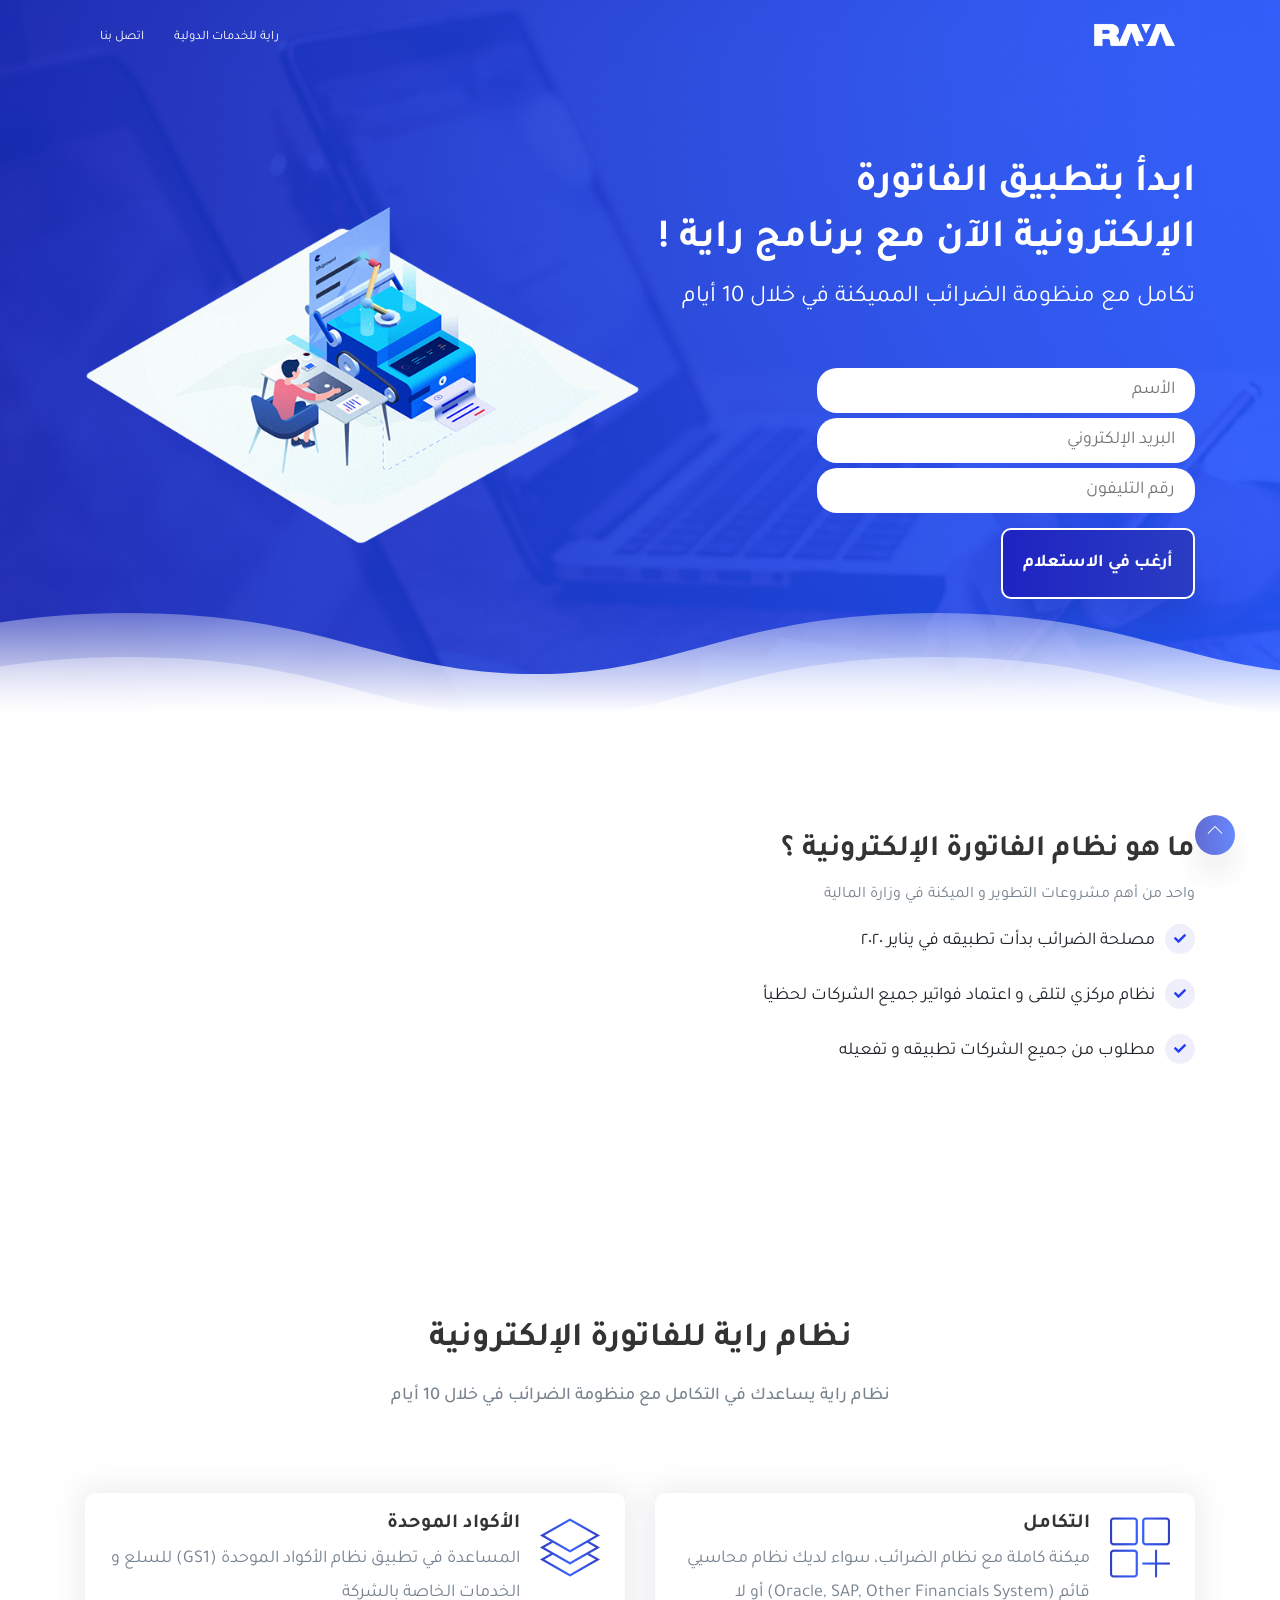
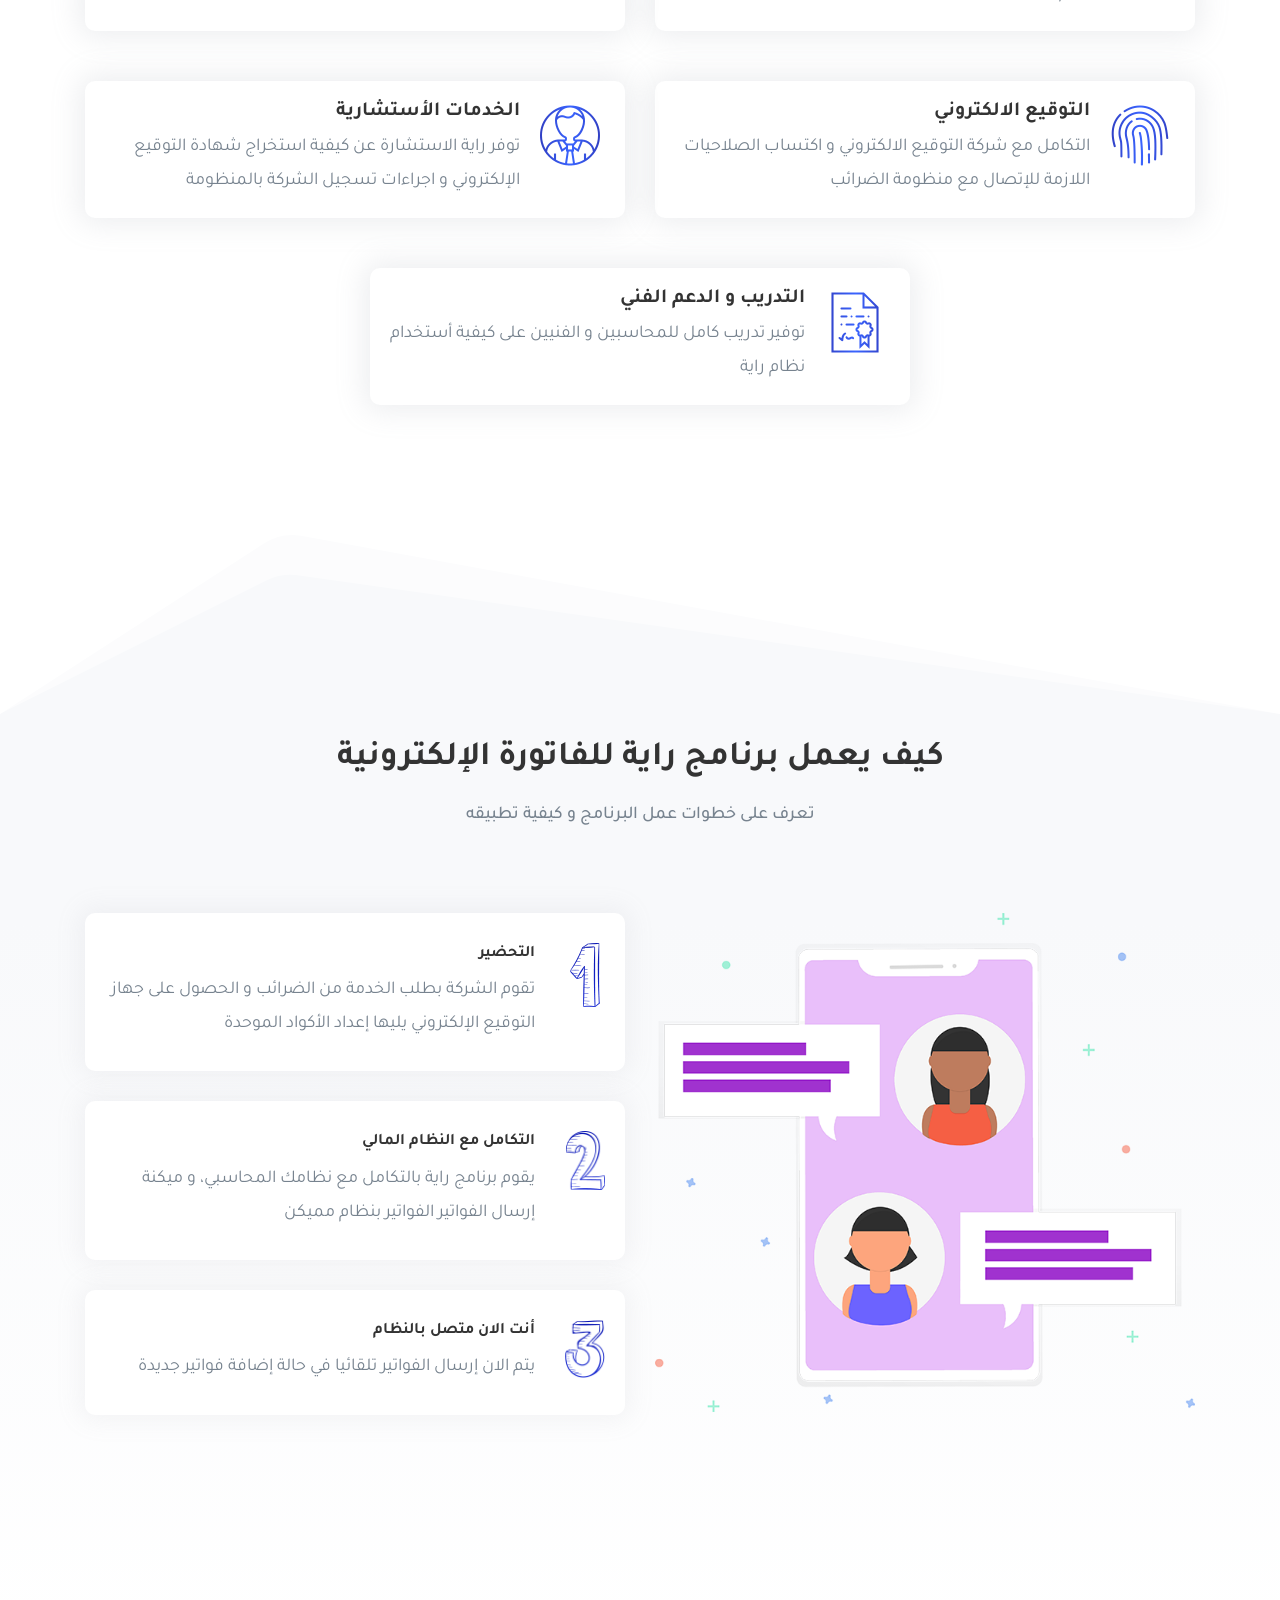
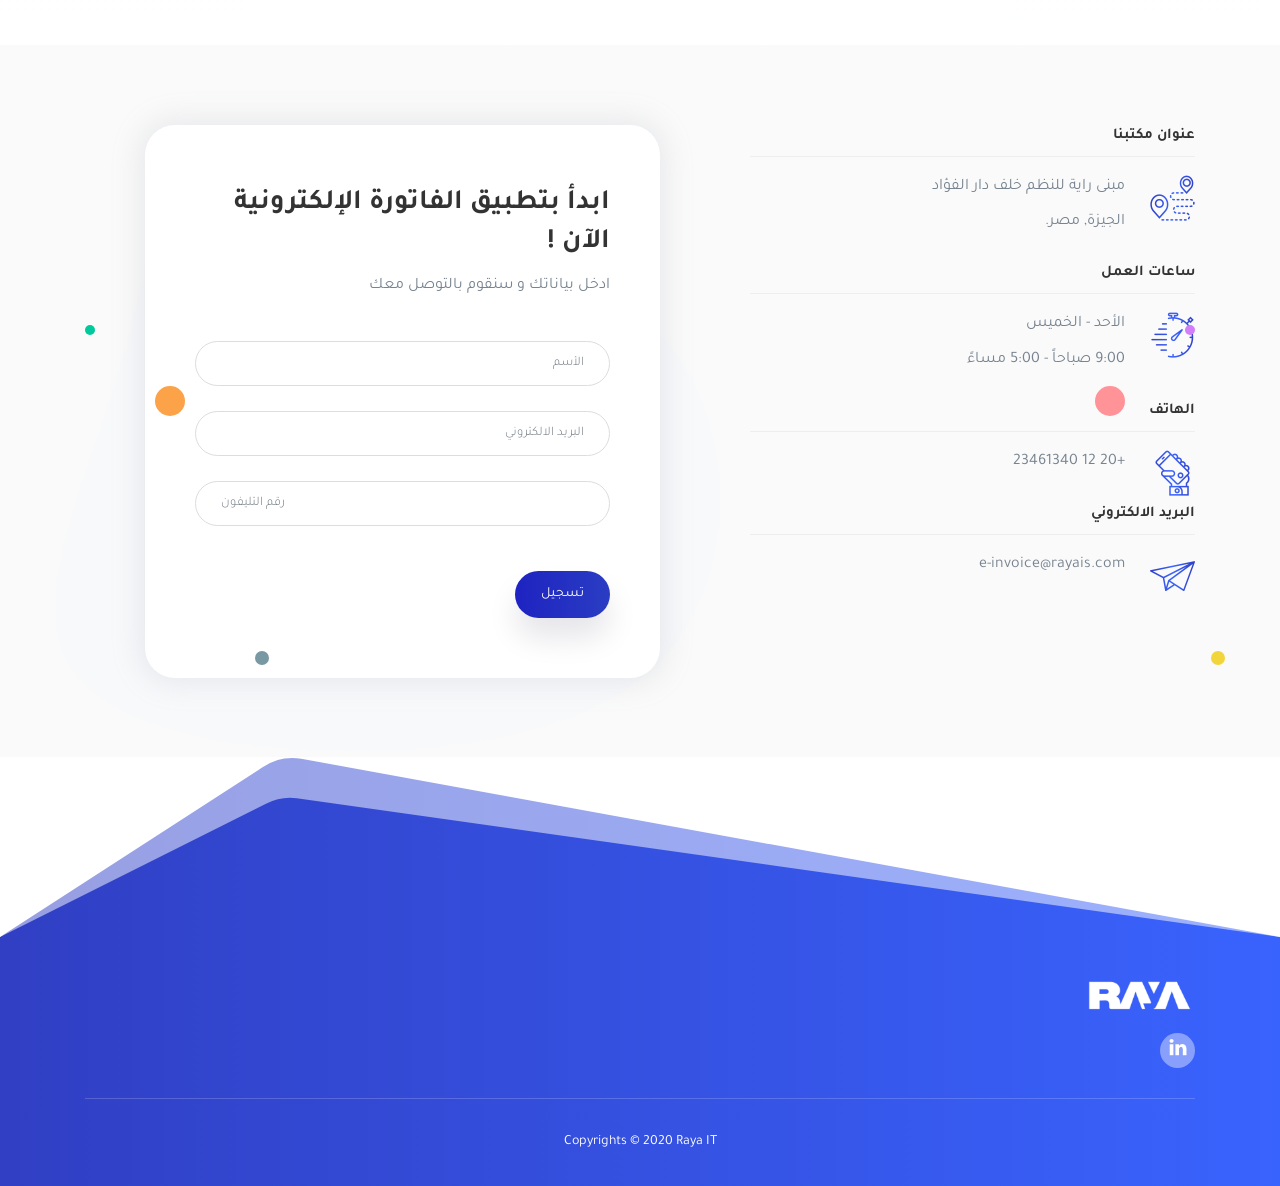
==== commit a464aa6b: "almost there" ====
--- a/e-invoice.html
+++ b/e-invoice.html
@@ -60,13 +60,13 @@
                 <div class="container">
                     <div class="row">
                         <div class="col-md-6 start-home-content">
-                            <h1>ابدا بتطبيق الفاتورة<br> الإلكترونية ألان مع راية !</h1>
+                            <h1>ابدأ بتطبيق الفاتورة<br> الإلكترونية الآن مع برنامج راية !</h1>
                             <p>تكامل مع منظومة الضرائب المميكنة في خلال 10 أيام </p>
 							<div class="home-banner-subscribe">
 								<form>
 									<div class="newsletter-form">
-										<input type="text" placeholder="اسمك" />
-										<input type="text" placeholder="االبريد الإلكتروني" />
+										<input type="text" placeholder="الأسم" />
+										<input type="text" placeholder="البريد الإلكتروني" />
 										<input type="text" placeholder="رقم التليفون" />
 										
 										<button class="btn theme-btn" type="submit">أرغب في الاستعلام</button>
@@ -117,224 +117,130 @@
         <section id="AppFeatures" class="section-block features-style2"  data-scroll-index="1">
             <div class="container">
                 <div class="section-header">
-                    <h2>الممزيات الاساسية</h2>
+                    <h2>نظام راية للفاتورة الإلكترونية</h2>
                     <p>
-                        لوريم ايبسوم دولار سيت أميت ,كونسيكتيتور أدايبا يسكينج أليايت,سيت دو أيوسمود تيمبور أنكايديد<br>
-                        يوت انيم أد مينيم فينايم,كيواس نوستريد أكسير. 
+                       نظام راية يساعدك في التكامل مع منظومة الضرائب في خلال 10 أيام
                     </p>
                 </div>
                 <div class="row">
-                    <div class="col-md-4">
+                    <div class="col-md-6">
                         <div class="feature-block">
-                            <span class="feature-icon">
-                                <img src="images/icons/1.jpg" class="img-fluid" alt="Img" /> 
-                            </span>
+                            <div class="faq-icon">
+                                <i class="flaticon flaticon-app"></i>
+                             </div>
                             <div class="feature-content">
-                                <h3>تصميم جذاب</h3>
-                                <p>يوت انيم أد مينيم فينايم,كيواس نوستريد أكسير.</p>
+                                <h3>التكامل</h3>
+                                <p>ميكنة كاملة مع نظام الضرائب، سواء لديك نظام محاسيي قائم (Oracle, SAP, Other Financials System) أو لا</p>
                             </div>
                         </div>
                         <div class="feature-block">
-                            <span class="feature-icon">
-                                <img src="images/icons/2.jpg" class="img-fluid" alt="Img" /> 
-                            </span>
+                            <div class="faq-icon">
+                                <i class="flaticon flaticon-fingerprint"></i>
+                             </div>
                             <div class="feature-content">
-                                <h3>كود نظيف</h3>
-                                <p>يوت انيم أد مينيم فينايم,كيواس نوستريد أكسير.</p>
-                            </div>
-                        </div>
+                                <h3>التوقيع الالكتروني</h3>
+                                <p>التكامل مع شركة التوقيع الالكتروني و اكتساب الصلاحيات اللازمة للإتصال مع منظومة الضرائب</p>
+                            </div>
+                        </div>
+
+                    </div>
+                    <div class="col-md-6">
                         <div class="feature-block">
-                            <span class="feature-icon">
-                                <img src="images/icons/3.jpg" class="img-fluid" alt="Img" /> 
-                            </span>
+							<div class="faq-icon">
+                                <i class="flaticon flaticon-layers"></i>
+                             </div>
                             <div class="feature-content">
-                                <h3>لا يوجد اعلانات</h3>
-                                <p>يوت انيم أد مينيم فينايم,كيواس نوستريد أكسير.</p>
-                            </div>
-                        </div>
-                    </div>
-                    <div class="col-md-4">
-                        <div class="img-box">
-                            <img src="images/feature-phone.png" class="img-fluid" alt="Img" />
-                        </div>
-                    </div>
-                    <div class="col-md-4">
+                                <h3>الأكواد الموحدة</h3>
+                                <p>المساعدة في تطبيق نظام الأكواد الموحدة (GS1) للسلع و الخدمات الخاصة بالشركة</p>
+                            </div>
+                        </div>
                         <div class="feature-block">
-                            <span class="feature-icon">
-                                <img src="images/icons/4.jpg" class="img-fluid" alt="Img" /> 
-                            </span>
+							<div class="faq-icon">
+                                <i class="flaticon flaticon-user-6"></i>
+                             </div>
                             <div class="feature-content">
-                                <h3>سرعة فائقة</h3>
-                                <p>يوت انيم أد مينيم فينايم,كيواس نوستريد أكسير.</p>
-                            </div>
-                        </div>
+                                <h3>الخدمات الأستشارية</h3>
+                                <p>توفر راية الاستشارة عن كيفية استخراج شهادة التوقيع الإلكتروني و اجراءات تسجيل الشركة بالمنظومة</p>
+                            </div>
+                        </div>
+                    </div>
+                </div>
+				<div class="row justify-content-center">
+					<div class="col-md-6 ">
                         <div class="feature-block">
-                            <span class="feature-icon">
-                                <img src="images/icons/5.jpg" class="img-fluid" alt="Img" /> 
-                            </span>
+							<div class="faq-icon">
+                                <i class="flaticon flaticon-diploma"></i>
+                             </div>
                             <div class="feature-content">
-                                <h3>سهل الاستخدام</h3>
-                                <p>يوت انيم أد مينيم فينايم,كيواس نوستريد أكسير.</p>
-                            </div>
-                        </div>
-                        <div class="feature-block">
-                            <span class="feature-icon">
-                                <img src="images/icons/6.jpg" class="img-fluid" alt="Img" /> 
-                            </span>
-                            <div class="feature-content">
-                                <h3>دعم مجاني</h3>
-                                <p>يوت انيم أد مينيم فينايم,كيواس نوستريد أكسير.</p>
-                            </div>
-                        </div>
-                    </div>
-                </div>
+                                <h3>التدريب و الدعم الفني</h3>
+                                <p>توفير تدريب كامل للمحاسبين و الفنيين على كيفية أستخدام نظام راية</p>
+                            </div>
+                        </div>
+					</div>
+				</div>
             </div>
         </section>
         <!-- End Features Section -->
 
-        <!-- Start How it works Section -->
-        <section id="how-it-work" class="section-block" data-scroll-index="2">
-            <div class="container">
-                <div class="section-header">
-                    <h2>كيف يعمل التطبيق</h2>
-                    <p>
-                        لوريم ايبسوم دولار سيت أميت ,كونسيكتيتور أدايبا يسكينج أليايت,سيت دو أيوسمود تيمبور أنكايديد<br>
-                        يوت انيم أد مينيم فينايم,كيواس نوستريد أكسير. 
-                    </p>
-                </div>
-                <div class="row">
-                    <div class="col-md-6">
-                        <div class="img-box">
-                            <img src="images/how-work.png" alt="Img" />
-                        </div>
-                    </div>
-                    <div class="col-md-6">
-                        <!-- Start Block 1 -->
-                        <div class="description-block">
-                            <div class="inner-box">
-                                <div class="step_num"><img src="images/step1.png" alt="Img"/></div>
-                                <h3>قم بتسجيل الدخول / مستخدم جديد</h3>
-                                <p> لوريم ايبسوم دولار سيت أميت ,كونسيكتيتور أدايبا يسكينج أليايت,سيت دو أيوسمود تيمبور أنكايديد.</p>
-                            </div>
-                        </div>
-                        <!-- End Block 1 -->
-
-                        <!-- Start Block 2 -->
-                        <div class="description-block">
-                            <div class="inner-box">
-                                <div class="step_num"><img src="images/step2.png" alt="Img"/></div>
-                                <h3>ادخل بياناتك الشخصية</h3>
-                                <p> لوريم ايبسوم دولار سيت أميت ,كونسيكتيتور أدايبا يسكينج أليايت,سيت دو أيوسمود تيمبور أنكايديد.</p>
-                            </div>
-                        </div>
-                        <!-- End Block 2 -->
-
-                        <!-- Start Block 3 -->
-                        <div class="description-block">
-                            <div class="inner-box">
-                                <div class="step_num"><img src="images/step3.png" alt="Img"/></div>
-                                <h3>اتبع التعليمات لاستخدام التطبيق</h3>
-                                <p> لوريم ايبسوم دولار سيت أميت ,كونسيكتيتور أدايبا يسكينج أليايت,سيت دو أيوسمود تيمبور أنكايديد.</p>
-                            </div>
-                        </div>
-                        <!-- End Block 3 -->
-                    </div>
-                </div>
-            </div>
-        </section>
-        <!-- End How it works Section -->
 
         <!-- Start App Screenshots Section -->
         <section id="appScreenshots" class="section-block" data-scroll-index="3">
             <div class="shape-top"></div>
             <div class="container">
                 <div class="section-header">
-                    <h2>صور التطبيق</h2>
+                    <h2>كيف يعمل برنامج راية للفاتورة الإلكترونية</h2>
                     <p>
-                        لوريم ايبسوم دولار سيت أميت ,كونسيكتيتور أدايبا يسكينج أليايت,سيت دو أيوسمود تيمبور أنكايديد<br>
-                        يوت انيم أد مينيم فينايم,كيواس نوستريد أكسير. 
+                        تعرف على خطوات عمل البرنامج و كيفية تطبيقه
                     </p>
                 </div>
 
-                <div class="list_screen_slide owl-carousel">
-                    <!-- Start screen item-->
-                    <div class="item">
-                        <a href="images/screen/1.png" data-rel="lightcase:gal">
-                            <img src="images/screen/1.png" alt="Img">
-                        </a>
-                    </div>
-                    <!-- End screen item-->
-
-                    <!-- Start screen item-->
-                    <div class="item">
-                        <a href="images/screen/2.png" data-rel="lightcase:gal">
-                            <img src="images/screen/2.png" alt="Img">
-                        </a>
-                    </div>
-                    <!-- End screen item-->
-
-                    <!-- Start screen item-->
-                    <div class="item">
-                        <a href="images/screen/3.png" data-rel="lightcase:gal">
-                            <img src="images/screen/3.png" alt="Img">
-                        </a>
-                    </div>
-                    <!-- End screen item-->
-
-                    <!-- Start screen item-->
-                    <div class="item">
-                        <a href="images/screen/2.png" data-rel="lightcase:gal">
-                            <img src="images/screen/2.png" alt="Img">
-                        </a>
-                    </div>
-                    <!-- End screen item-->
-
-                    <!-- Start screen item-->
-                    <div class="item">
-                        <a href="images/screen/3.png" data-rel="lightcase:gal">
-                            <img src="images/screen/3.png" alt="Img">
-                        </a>
-                    </div>
-                    <!-- End screen item-->
-
-                    <!-- Start screen item-->
-                    <div class="item">
-                        <a href="images/screen/2.png" data-rel="lightcase:gal">
-                            <img src="images/screen/2.png" alt="Img">
-                        </a>
-                    </div>
-                    <!-- End screen item-->
-
-                    <!-- Start screen item-->
-                    <div class="item">
-                        <a href="images/screen/3.png" data-rel="lightcase:gal">
-                            <img src="images/screen/3.png" alt="Img">
-                        </a>
-                    </div>
-                    <!-- End screen item-->
-
-                    <!-- Start screen item-->
-                    <div class="item">
-                        <a href="images/screen/2.png" data-rel="lightcase:gal">
-                            <img src="images/screen/2.png" alt="Img">
-                        </a>
-                    </div>
-                    <!-- End screen item-->
-
-                    <!-- Start screen item-->
-                    <div class="item">
-                        <a href="images/screen/3.png" data-rel="lightcase:gal">
-                            <img src="images/screen/3.png" alt="Img">
-                        </a>
-                    </div>
-                    <!-- End screen item-->
-                </div>
+                 <div class="row">
+                    <div class="col-md-6">
+                        <div class="img-box">
+                            <img src="images/how-work.png" alt="Img" />
+                        </div>
+                    </div>
+                    <div class="col-md-6">
+                        <!-- Start Block 1 -->
+                        <div class="description-block">
+                            <div class="inner-box">
+                                <div class="step_num"><img src="images/step1.png" alt="Img"/></div>
+                                <h3>التحضير</h3>
+                                <p>تقوم الشركة بطلب الخدمة من الضرائب و الحصول على جهاز التوقيع الإلكتروني
+								يليها إعداد الأكواد الموحدة 
+								</p>
+                            </div>
+                        </div>
+                        <!-- End Block 1 -->
+
+                        <!-- Start Block 2 -->
+                        <div class="description-block">
+                            <div class="inner-box">
+                                <div class="step_num"><img src="images/step2.png" alt="Img"/></div>
+                                <h3>التكامل مع النظام المالي</h3>
+                                <p> يقوم برنامج راية بالتكامل مع نظامك المحاسبي، و ميكنة إرسال الفواتير الفواتير بنظام مميكن</p>
+                            </div>
+                        </div>
+                        <!-- End Block 2 -->
+
+                        <!-- Start Block 3 -->
+                        <div class="description-block">
+                            <div class="inner-box">
+                                <div class="step_num"><img src="images/step3.png" alt="Img"/></div>
+                                <h3>أنت الان متصل بالنظام</h3>
+                                <p> يتم الان إرسال الفواتير تلقائيا في حالة إضافة فواتير جديدة</p>
+                            </div>
+                        </div>
+                        <!-- End Block 3 -->
+                    </div>
+                </div>
+				
             </div>
         </section>
         <!-- End App Screenshots Section -->
 
         <!-- Start Pricing Section -->
-        <section id="pricing" class="section-block" data-scroll-index="4">
+        <!--<section id="pricing" class="section-block" data-scroll-index="4">
             <div class="container">
                 <div class="row">
                     <div class="col-md-5">
@@ -349,10 +255,10 @@
                     </div>
                     <div class="col-md-7">
                         <div class="tab-content">
-                            <!-- Start Tab content 1 -->
+                            
                             <div id="monthly" class="tab-pane fade in active show">
                                 <div class="row">
-                                    <!-- Start pricing table-->
+                                    
                                     <div class="col-md-6">
                                         <div class="pricing-card">
                                             <header class="card-header">
@@ -389,9 +295,9 @@
                                             </div>
                                         </div>
                                     </div>
-                                    <!-- End pricing table-->
-
-                                    <!-- Start pricing table-->
+                                    
+
+                                    
                                     <div class="col-md-6">
                                         <div class="pricing-card top-35">
                                             <header class="card-header">
@@ -436,15 +342,15 @@
                                             </div>
                                         </div>
                                     </div>
-                                    <!-- End pricing table-->
-                                </div>
-                            </div>
-                            <!-- End Tab content 1 -->
-
-                            <!-- Start Tab content 2 -->
+                                    
+                                </div>
+                            </div>
+                            
+
+                            
                             <div id="yearly" class="tab-pane fade">
                                 <div class="row">
-                                    <!-- Start pricing table-->
+                                    
                                     <div class="col-md-6">
                                         <div class="pricing-card">
                                             <header class="card-header">
@@ -481,9 +387,9 @@
                                             </div>
                                         </div>
                                     </div>
-                                    <!-- End pricing table-->
-
-                                    <!-- Start pricing table-->
+                                    
+
+                                    
                                     <div class="col-md-6">
                                         <div class="pricing-card top-35">
                                             <header class="card-header">
@@ -528,10 +434,10 @@
                                             </div>
                                         </div>
                                     </div>
-                                    <!-- End pricing table-->
-                                </div>
-                            </div>
-                            <!-- End Tab content 2 -->
+                                    
+                                </div>
+                            </div>
+                            
                         </div>
                     </div>
                 </div>
@@ -539,170 +445,9 @@
         </section>
         <!-- End Pricing Section -->
 
-        <!-- Start Reviews Section -->
-        <section id="reviews" class="section-block" data-scroll-index="7">
-            <div class="shape-top"></div>
-            <div class="container">
-                <div class="row">
-                    <div class="col-md-5">
-                        <div class="section-header-style2">
-                            <h2>ماذا يقول عملاؤنا!</h2>
-                            <p>
-                                لا تصدق كلماتنا فقط. <br>
-                                تحقق من هذه الشهادات من عملائنا الراضين!
-                            </p>
-                            <div class="review_nav">
-                                <span class="ti-angle-right button_prev"></span>
-                                <span class="ti-angle-left button_next"></span>
-                            </div>
-
-                            <div class="btn-read-more"><a class="btn theme-btn" href="reviews.html">مشاهدة كل الأراء</a></div>
-                        </div>
-                    </div>
-                    <div class="col-md-7">
-                        <!-- Start review items message-->
-                        <div class="review-details-content">
-                            <div class="owl-carousel review_details" id="review_details-1">
-                                <!-- Start review item -->
-                                <div class="item">
-                                    <p>"لوريم ايبسوم دولار سيت أميت ,كونسيكتيتور أدايبا يسكينج أليايت,سيت دو أيوسمود تيمبور أنكايديديونتيوت لابوري ات دولار ماجنا أليكيوا !"</p>
-                                    <h5>سارة احمد</h5>
-                                    <h6>مصممة مواقع</h6>
-                                </div>
-                                <!-- End review item -->
-
-                                <!-- Start review item -->
-                                <div class="item">
-                                    <p>"لوريم ايبسوم دولار سيت أميت ,كونسيكتيتور أدايبا يسكينج أليايت,سيت دو أيوسمود تيمبور أنكايديديونتيوت لابوري ات دولار ماجنا أليكيوا !"</p>
-                                    <h5>احمد رائد</h5>
-                                    <h6>مسوق الكتروني</h6>
-                                </div>
-                                <!-- End review item -->
-
-                                <!-- Start review item -->
-                                <div class="item">
-                                    <p>"لوريم ايبسوم دولار سيت أميت ,كونسيكتيتور أدايبا يسكينج أليايت,سيت دو أيوسمود تيمبور أنكايديديونتيوت لابوري ات دولار ماجنا أليكيوا !"</p>
-                                    <h5>محمود رجب</h5>
-                                    <h6>مطور مواقع</h6>
-                                </div>
-                                <!-- End review item -->
-
-                                <!-- Start review item -->
-                                <div class="item">
-                                    <p>"لوريم ايبسوم دولار سيت أميت ,كونسيكتيتور أدايبا يسكينج أليايت,سيت دو أيوسمود تيمبور أنكايديديونتيوت لابوري ات دولار ماجنا أليكيوا !"</p>
-                                    <h5>ماركو فليب</h5>
-                                    <h6>مبرمج</h6>
-                                </div>
-                                <!-- End review item -->
-
-                                <!-- Start review item -->
-                                <div class="item">
-                                    <p>"لوريم ايبسوم دولار سيت أميت ,كونسيكتيتور أدايبا يسكينج أليايت,سيت دو أيوسمود تيمبور أنكايديديونتيوت لابوري ات دولار ماجنا أليكيوا !"</p>
-                                    <h5>لارين متولي</h5>
-                                    <h6>مصمم مواقع</h6>
-                                </div>
-                                <!-- End review item -->
-                            </div>
-                        </div>
-                        <!-- End review items message -->
-
-                        <!-- Start review items Avatar -->
-                        <div class="review-photo-list">
-                            <div class="owl-carousel review_photo" id="review_photo-1">
-                                <!-- Start review item Avatar -->
-                                <div class="item">
-                                    <div class="review_photo_block">
-                                        <img src="images/reviews/author-1.jpg" alt="Img">
-                                    </div>
-                                </div>
-                                <!-- End review item Avatar -->
-
-                                <!-- Start review item Avatar -->
-                                <div class="item">
-                                    <div class="review_photo_block">
-                                        <img src="images/reviews/author-2.jpg" alt="Img">
-                                    </div>
-                                </div>
-                                <!-- End review item Avatar -->
-
-                                <!-- Start review item Avatar -->
-                                <div class="item">
-                                    <div class="review_photo_block">
-                                        <img src="images/reviews/author-3.jpg" alt="Img">
-                                    </div>
-                                </div>
-                                <!-- End review item Avatar -->
-
-                                <!-- Start review item Avatar -->
-                                <div class="item">
-                                    <div class="review_photo_block">
-                                        <img src="images/reviews/author-4.jpg" alt="Img">
-                                    </div>
-                                </div>
-                                <!-- End review item Avatar -->
-
-                                <!-- Start review item Avatar -->
-                                <div class="item">
-                                    <div class="review_photo_block">
-                                        <img src="images/reviews/author-1.jpg" alt="Img">
-                                    </div>
-                                </div>
-                                <!-- End review item Avatar -->
-
-                                <!-- Start review item Avatar -->
-                                <div class="item">
-                                    <div class="review_photo_block">
-                                        <img src="images/reviews/author-3.jpg" alt="Img">
-                                    </div>
-                                </div>
-                                <!-- End review item Avatar -->
-                            </div>
-                        </div>
-                        <!-- End review items Avatar -->
-                    </div>
-                </div>
-            </div>
-            <div class="container">
-                <div class="owl-carousel list-clients">
-                    <div class="clients-item">
-                        <a href="#" title="">
-                            <img src="images/clients/1.png" alt="Img" />
-                        </a>
-                    </div>
-                    <div class="clients-item">
-                        <a href="#" title="">
-                            <img src="images/clients/2.png" alt="Img" />
-                        </a>
-                    </div>
-                    <div class="clients-item">
-                        <a href="#" title="">
-                            <img src="images/clients/3.png" alt="Img" />
-                        </a>
-                    </div>
-                    <div class="clients-item">
-                        <a href="#" title="">
-                            <img src="images/clients/4.png" alt="Img" />
-                        </a>
-                    </div>
-                    <div class="clients-item">
-                        <a href="#" title="">
-                            <img src="images/clients/5.png" alt="Img" />
-                        </a>
-                    </div>
-                    <div class="clients-item">
-                        <a href="#" title="">
-                            <img src="images/clients/6.png" alt="Img" />
-                        </a>
-                    </div>
-                </div>
-            </div>
-            <div class="review-shape-bottom"></div>
-            <div class="shape-bottom"></div>
-        </section>
-        <!-- End Reviews Section -->
 
         <!-- Start Faqs Section -->
-        <section id="faqs" class="section-block" data-scroll-index="6">
+        <!--<section id="faqs" class="section-block" data-scroll-index="6">
             <div class="container">
                 <div class="section-header">
                     <h2>الأسئلة المكررة</h2>
@@ -719,7 +464,7 @@
                     </div>
                     <div class="col-md-6">
                         <div class="accordion" id="accordionExample">
-                            <!-- Start Faq item -->
+                            
                             <div class="card">
                                 <div class="card-header" id="headingOne">
                                     <h2 class="mb-0">
@@ -735,9 +480,9 @@
                                     </div>
                                 </div>
                             </div>
-                            <!-- End Faq item -->
-
-                            <!-- Start Faq item -->
+                            
+
+                            
                             <div class="card">
                                 <div class="card-header" id="headingTwo">
                                     <h2 class="mb-0">
@@ -752,9 +497,9 @@
                                     </div>
                                 </div>
                             </div>
-                            <!-- End Faq item -->
-
-                            <!-- Start Faq item -->
+                            
+
+                            
                             <div class="card">
                                 <div class="card-header" id="headingThree">
                                     <h2 class="mb-0">
@@ -769,9 +514,9 @@
                                     </div>
                                 </div>
                             </div>
-                            <!-- End Faq item -->
-
-                            <!-- Start Faq item -->
+                            
+
+                            
                             <div class="card">
                                 <div class="card-header" id="headingFour">
                                     <h2 class="mb-0">
@@ -786,7 +531,7 @@
                                     </div>
                                 </div>
                             </div>
-                            <!-- End Faq item -->
+                            
                         </div>
                     </div>
                 </div>
@@ -794,84 +539,6 @@
         </section>
         <!-- End Faqs Section -->
 
-        <!-- Start Blog Section -->
-        <section id="blog" class="section-block" data-scroll-index="5">
-            <div class="container">
-                <div class="section-header">
-                    <h2>اقرأ آخر أخبارنا</h2>
-                    <p>
-                        لورير سيت م ايبسوم دولار سيت أميت ,كونسيكتيتور أدايبا يسكينج <br>
-                        لوريم ايبسوم دولار سيت أميت .
-                    </p>
-                </div>
-                <div class="owl-carousel blog-slider">
-                    <!-- Start Blog item -->
-                    <div class="blog-item">
-                        <div class="blog-article style-1">
-                            <div class="article-img">
-                                <img src="images/blog/img1.jpg" class="img-fluid" alt="Img">
-                            </div>
-                            <article class="article-content">
-                                <h4><a href="single-post.html">لوريم ايبسوم دولار سيت أميت ,كونسيكتيتور أدايبا يسكينج أليايت</a></h4>
-                                <div class="post-author">
-                                    <div class="img-block"><img src="images/blog/author-1.jpg" class="img-fluid" alt="Img" /></div>
-                                    <h5>مارينا فليب</h5>
-                                </div>
-                            </article>
-                        </div>
-                    </div>
-                    <!-- End Blog item -->
-
-                    <!-- Start Blog item -->
-                    <div class="blog-item">
-                        <div class="blog-article style-2">
-                            <article class="article-content">
-                                <h4><a href="single-post.html">" لوريم ايبسوم دولار سيت أميت ,كونسيكتيتور أدايبا يسكينج أليايت,سيت دو أيوسمود تيمبور أنكايديديونتيوت لابوري ات دولار ماجنا أليكيوا . يوت انيم أد مينيم فينايم,كيواس نوستريد أكسير سيتاشن يللأمكو لابورأس. "</a></h4>
-                                <div class="post-author">
-                                    <div class="img-block"><img src="images/blog/author-2.jpg" class="img-fluid" alt="Img" /></div>
-                                    <h5>محمد متولى</h5>
-                                </div>
-                                <a href="single-post.html" class="btn theme-btn">قراءة المزيد</a>
-                            </article>
-                        </div>
-                    </div>
-                    <!-- End Blog item -->
-
-                    <!-- Start Blog item -->
-                    <div class="blog-item">
-                        <div class="blog-article style-1">
-                            <div class="article-img">
-                                <img src="images/blog/img2.jpg" class="img-fluid" alt="Img">
-                            </div>
-                            <article class="article-content">
-                                <h4><a href="single-post.html">لوريم ايبسوم دولار سيت أميت ,كونسيكتيتور أدايبا يسكينج أليايت</a></h4>
-                                <div class="post-author">
-                                    <div class="img-block"><img src="images/blog/author-3.jpg" class="img-fluid" alt="Img" /></div>
-                                    <h5>سارة هشام</h5>
-                                </div>
-                            </article>
-                        </div>
-                    </div>
-                    <!-- End Blog item -->
-
-                    <!-- Start Blog item -->
-                    <div class="blog-item">
-                        <div class="blog-article style-2">
-                            <article class="article-content">
-                                <h4><a href="single-post.html">" لوريم ايبسوم دولار سيت أميت ,كونسيكتيتور أدايبا يسكينج أليايت,سيت دو أيوسمود تيمبور أنكايديديونتيوت لابوري ات دولار ماجنا أليكيوا . يوت انيم أد مينيم فينايم,كيواس نوستريد أكسير سيتاشن يللأمكو لابورأس. "</a></h4>
-                                <div class="post-author">
-                                    <div class="img-block"><img src="images/blog/author-4.jpg" class="img-fluid" alt="Img" /></div>
-                                    <h5>سمير محمود</h5>
-                                </div>
-                                <a href="single-post.html" class="btn theme-btn">قراءة المزيد</a>
-                            </article>
-                        </div>
-                    </div>
-                    <!-- End Blog item -->
-                </div>
-            </div>
-        </section>
-        <!-- End Blog Section -->
 
         <!-- Start Contact Section -->
         <section id="contact" class="section-block" data-scroll-index="8">
@@ -887,12 +554,6 @@
                 <div class="row">
                     <!-- Start Contact Information -->
                     <div class="col-md-5">
-                        <div class="section-header-style2">
-                            <h2>ستجدنا هنا</h2>
-                            <p>
-                                لوريم ايبسوم دولار سيت أميت ,كونسيكتيتور أدايبا يسكينج أليايت,سيت.
-                            </p>
-                        </div>
                         <div class="contact-details">
                             <!-- Start Contact Block -->
                             <div class="contact-block">
@@ -900,8 +561,8 @@
                                 <div class="contact-block-side">
                                     <i class="flaticon-route"></i>
                                     <p>
-                                        <span>12 شارع عبد السلام, </span>
-                                        <span>الاسكندرية, مصر.</span>
+                                        <span>مبنى راية للنظم خلف دار الفؤاد </span>
+                                        <span>الجيزة, مصر.</span>
                                     </p>
                                 </div>
                             </div>
@@ -913,7 +574,7 @@
                                 <div class="contact-block-side">
                                     <i class="flaticon-stopwatch-4"></i>
                                     <p>
-                                        <span>السبت - الخميس </span>
+                                        <span>الأحد - الخميس </span>
                                         <span>9:00 صباحاً - 5:00 مساءً</span>
                                     </p>
                                 </div>
@@ -926,8 +587,7 @@
                                 <div class="contact-block-side">
                                     <i class="flaticon-smartphone-7"></i>
                                     <p>
-                                        <span>+123 4567 890</span>
-                                        <span>+098 7654 321</span>
+                                        <span>+20 12 23461340</span>
                                     </p>
                                 </div>
                             </div>
@@ -939,8 +599,7 @@
                                 <div class="contact-block-side">
                                     <i class="flaticon-paper-plane-1"></i>
                                     <p>
-                                        <span> info@domain.com</span>
-                                        <span>info@domain.com </span>
+                                        <span> e-invoice@rayais.com</span>
                                     </p>
                                 </div>
                             </div>
@@ -956,17 +615,20 @@
                         </div>
                         <div class="contact-form-block">
                             <div class="section-header-style2">
-                                <h2>دعنا نتحدث عن فكرتك</h2>
+                                <h2>  ابدأ بتطبيق الفاتورة الإلكترونية الآن 
+								!
+								</h2>
                                 <p>
-                                    لوريم ايبسوم دولار سيت أميت ,كونسيكتيتور أدايبا يسكينج
+                                  ادخل بياناتك و سنقوم بالتوصل معك
                                 </p>
                             </div>
                             <form class="contact-form">
+								
                                 <input type="text" class="form-control" placeholder="الأسم" />
                                 <input type="email" class="form-control" placeholder="البريد الالكتروني" />
-                                <input type="tel" class="form-control" placeholder="الهاتف" />
-                                <textarea  class="form-control" placeholder="الرسالة"></textarea>
-                                <button class="btn theme-btn">ارسل الرسالة</button>
+                                <input type="tel" class="form-control"placeholder="رقم التليفون" />
+                               
+                                <button class="btn theme-btn">تسجيل</button>
                             </form>
                         </div>
 
@@ -989,65 +651,19 @@
                             <div class="footer-logo">
                                 <img src="images/logo.png" class="img-fluid" alt="Img" />
                             </div>
-                            <p>
-                                لوريم ايبسوم دولار سيت أميت ,كونسيكتيتور أدايبا يسكينج أليايت,سيت دو أيوسمود تيمبور أنكايديديونتيوت
-                            </p>
                             <div class="footer-social-links">
-                                <a href="#"><i class="ti-facebook"></i></a>
-                                <a href="#"><i class="ti-twitter-alt"></i></a>
-                                <a href="#"><i class="ti-instagram"></i></a>
-                                <a href="#"><i class="ti-pinterest"></i></a>
+                                <a href="https://www.linkedin.com/company/raya-international-services/" target="_blank" ><i class="ti-linkedin"></i></a>
                             </div>
                         </div>
                         <!-- End Column 1 -->
 
-                        <!-- Start Column 2 -->
-                        <div class="col-md-2">
-                            <h4 class="footer-title">روابط مهمه</h4>
-                            <ul class="footer-links">
-                                <li><a href="index.html">الرئيسية</a></li>
-                                <li><a href="about-us.html">من نحن</a></li>
-                                <li><a href="contact-us.html">اتصل بنا</a></li>
-                                <li><a href="reviews.html">الأراء</a></li>
-                                <li><a href="faqs.html">الأسئلة المتكررة</a></li>
-                                <li><a href="blog-1.html">المقالات</a></li>
-                            </ul>
-                        </div>
-                        <!-- End Column 2 -->
-
-                        <!-- Start Column 3 -->
-                        <div class="col-md-2">
-                            <h4 class="footer-title">حساب المستخدم</h4>
-                            <ul class="footer-links">
-                                <li><a href="signin.html">تسجيل الدخول</a></li>
-                                <li><a href="signup.html">مستخدم جديد</a></li>
-                                <li><a href="recover-account.html">استعادة الحساب</a></li>
-                                <li><a href="recover-account.html">تغير كلمة المرور</a></li>
-                                <li><a href="error-404.html">404 صفحة الخطأ</a></li>
-                                <li><a href="coming-soon.html">صفحة الظهور قريبا</a></li>
-                            </ul>
-                        </div>
-                        <!-- End Column 3 -->
-
-                        <!-- Start Column 4 -->
-                        <div class="col-md-4">
-                            <h4 class="footer-title">الرسائل الاخبارية</h4>
-                            <p>
-                                اشترك في النشرة الإخبارية للحصول على التحديث الخاص بك. نحن لا نرسل البريد الإلكتروني الممتد إليك.
-                            </p>
-                            <form class="newsletter-form">
-                                <input type="email" placeholder="Enter Your Email" />
-                                <button class="btn theme-btn">اشترك</button>
-                            </form>
-                        </div>
-                        <!-- End Column 4 -->
                     </div>
                 </div>
                 <!-- End Footer Top  Area -->
 
                 <!-- Start Copyrights Area -->
                 <div class="copyrights">
-                    <p>Copyrights © 2020. Designed by  <i class="flaticon-like-2"></i> <a href="https://elmanawy.info">Marwa El-Manawy</a>.</p>
+                    <p>Copyrights © 2020 Raya IT</p>
                 </div>
                 <!-- End Copyrights Area -->
             </div>
--- a/css/style.css
+++ b/css/style.css
@@ -154,12 +154,11 @@
 .section-header h2 {
     font-size: 34px;
     line-height: 48px;
-    color: #263b5e;
+    color: #333;
     margin-bottom: 15px;
     text-transform: capitalize;
 }
 .section-header p {
-    font-size: 15px;
     font-weight: 500;
     margin-bottom: 0;
 }
@@ -401,7 +400,7 @@
 #back-to-top .top {
     position: fixed;
     color: #ffffff;
-    background-image: linear-gradient(to right, #901ec1 0%, #7450fe 51%, #901ec1 100%);
+    background: linear-gradient(to right, rgb(26 42 189 / 90%) 0%, rgb(36 83 255 / 90%) 51%, rgb(26 42 189 / 0.9) 100%);
     background-size: 200% auto;
     bottom: 45px;
     right: 45px;
@@ -1054,7 +1053,7 @@
     background: #5cbd2c;
 }
 .feature-block h3{
-    font-size: 16px;
+    font-size: 20px;
     line-height: 22px;
     margin-bottom: 8px;  
 }
@@ -1945,7 +1944,7 @@
 #15. Footer
 ============================================================================= */
 footer{
-    background: linear-gradient(to left, rgba(144, 30, 193, 1) 0%, rgb(107, 73, 238) 51%, rgba(144, 30, 193, 1) 100%);
+    background: linear-gradient(to right, rgb(26 42 189 / 90%) 0%, rgb(36 83 255 / 90%) 51%, rgb(26 42 189 / 0.9) 100%);
     background-size:  200% auto;
     position: relative;
     padding-top: 220px;
@@ -2033,6 +2032,7 @@
     margin: 0;
     border-top: 1px solid rgba(255, 255, 255, 0.18);
     margin-top: 30px;
+	font-size: 14px;
 }
 .copyrights p a{
     color: #fff;
@@ -2082,17 +2082,23 @@
 ============================================================================= */
 #contact{
     position: relative;
+	background-color: #fafafa;
 }
 #contact .section-header-style2 {
     margin-bottom: 40px;
 }
 #contact .section-header-style2 h2 {
-    font-size: 24px;
-    font-weight: 500;
+    font-size: 28px;
+    font-weight: bold;
 }
 #contact .section-header-style2 p{
-    font-size: 14px;
-}
+    /*font-size: 14px;*/
+}
+
+.contact-details p{
+	font-size: 16px;
+}
+
 .bubbles-animate .bubble {
     position: absolute;
     border-radius: 50%;
@@ -2359,6 +2365,9 @@
     margin: 0 60px;
     border-radius: 30px;
 }
+
+
+
 .contact-shape img{
     position: absolute;
 }
@@ -2393,7 +2402,7 @@
     right: 0;
     top: -7px;
     background: #3264f5;
-    background: linear-gradient(to right, #901ec1 0%, #7450fe 51%, #901ec1 100%);
+    background: linear-gradient(to right, rgb(26 42 189 / 90%) 0%, rgb(36 83 255 / 90%) 51%, rgb(26 42 189 / 0.9) 100%);
     -webkit-background-clip: text;
     -webkit-text-fill-color: transparent;
 }
@@ -2494,16 +2503,12 @@
     position: absolute;
     top: 50%;
     left: 5px;
-    margin-top: 10px;
+    margin-top: -10px;
 }
 .faq-icon i:before{
     font-size: 60px;
     background: #901ec1;
-    background: -moz-linear-gradient(to right, #901ec1 2%, #7450fe 82%);
-    background: -webkit-linear-gradient(to right, #901ec1 2%, #7450fe 82%);
-    background: linear-gradient(to right, #901ec1 2%, #7450fe 82%);
-    background: linear-gradient(to right, #901ec1 2%, #7450fe 82%);
-    filter: progid:DXImageTransform.Microsoft.gradient( startColorstr='#7450fe', endColorstr='#901ec1',GradientType=1 );
+    background: linear-gradient(to right, rgb(26 42 189 / 90%) 0%, rgb(36 83 255 / 90%) 51%, rgb(26 42 189 / 0.9) 100%);
     -webkit-background-clip: text;
     -webkit-text-fill-color: transparent;
     margin-left: 0; 
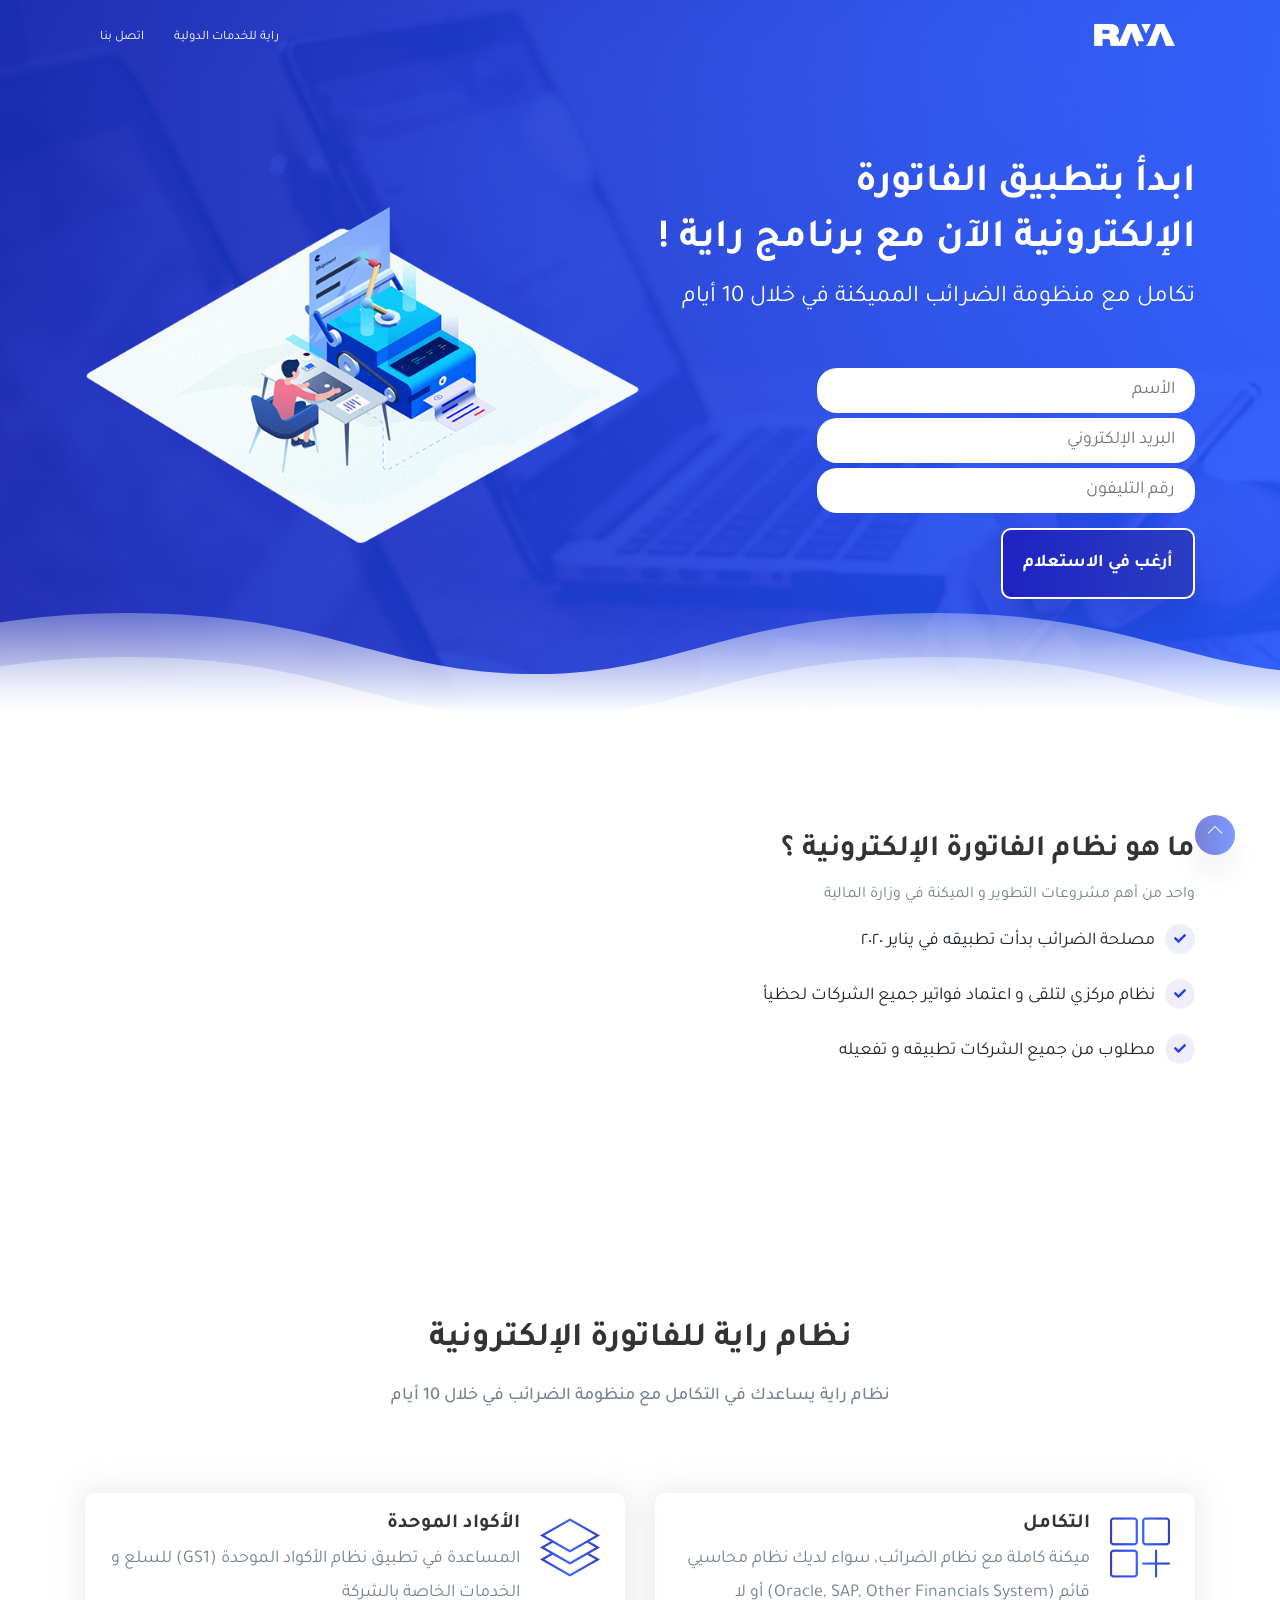
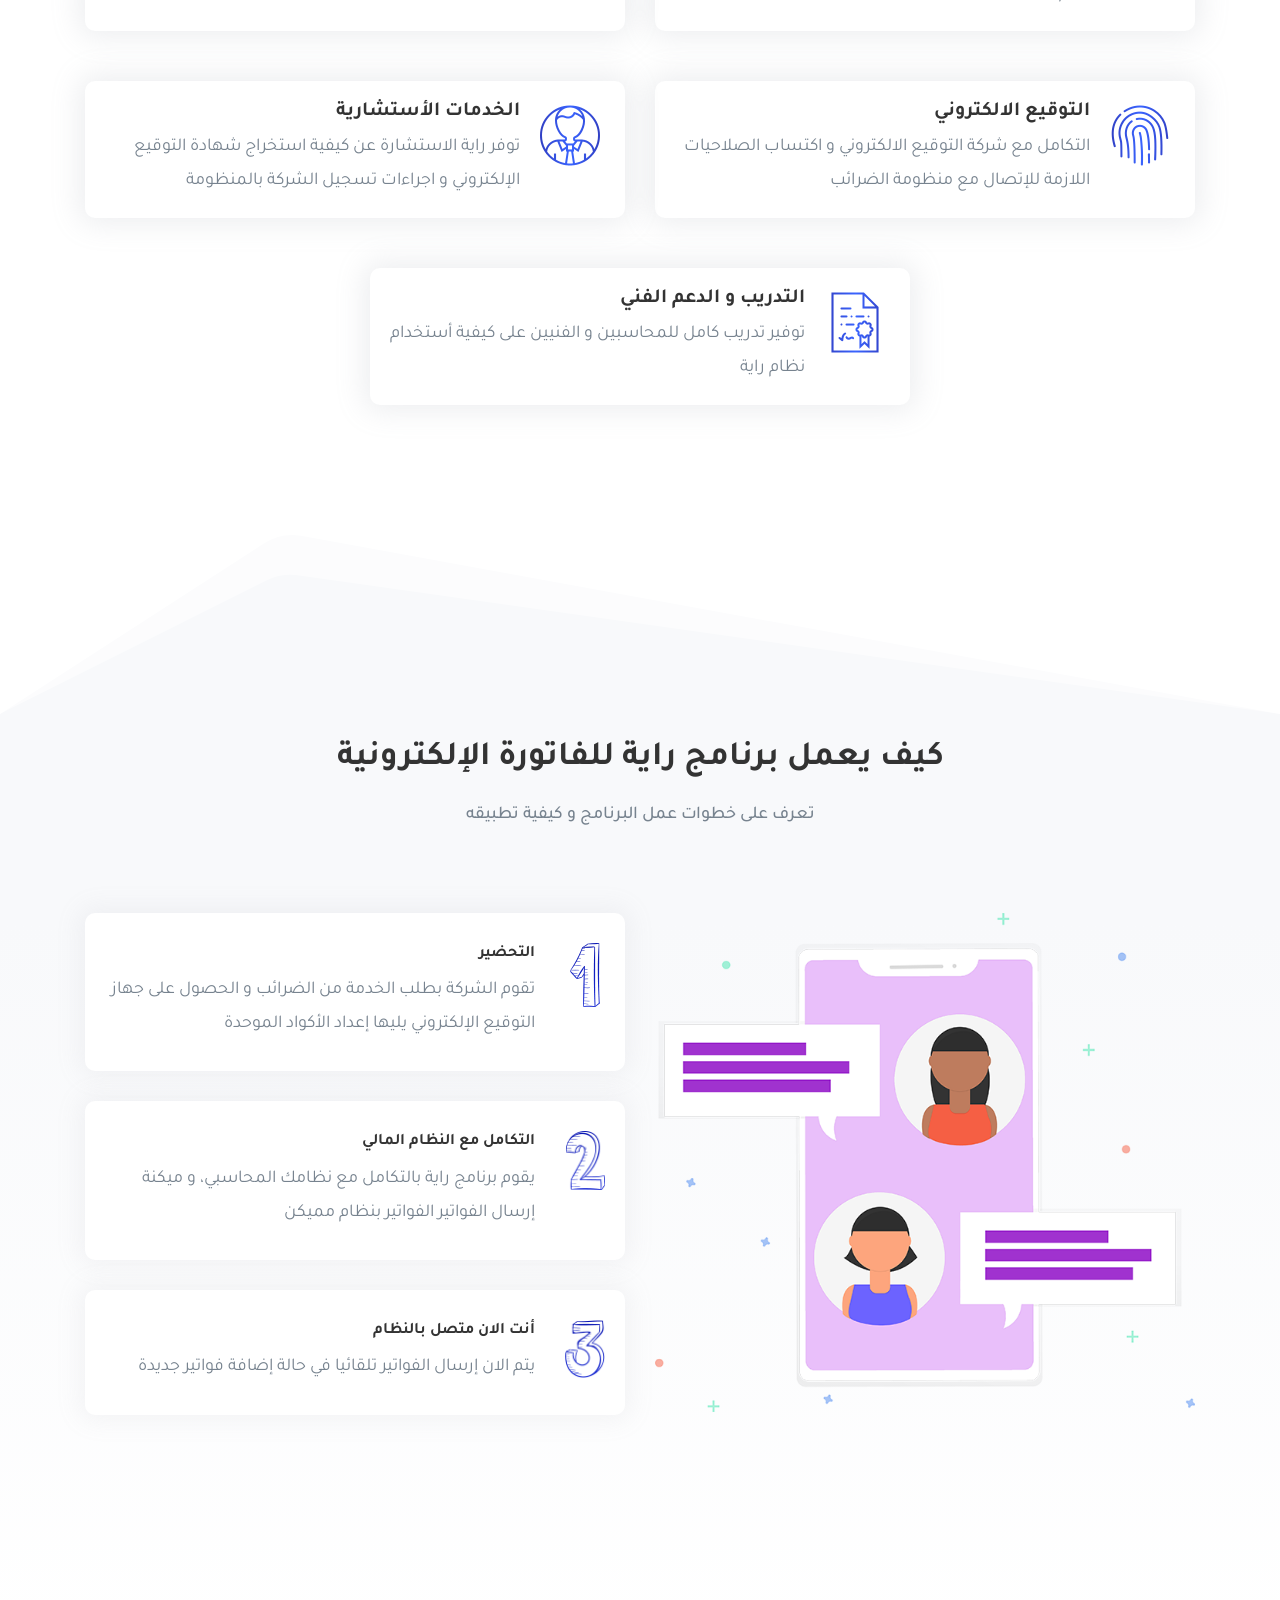
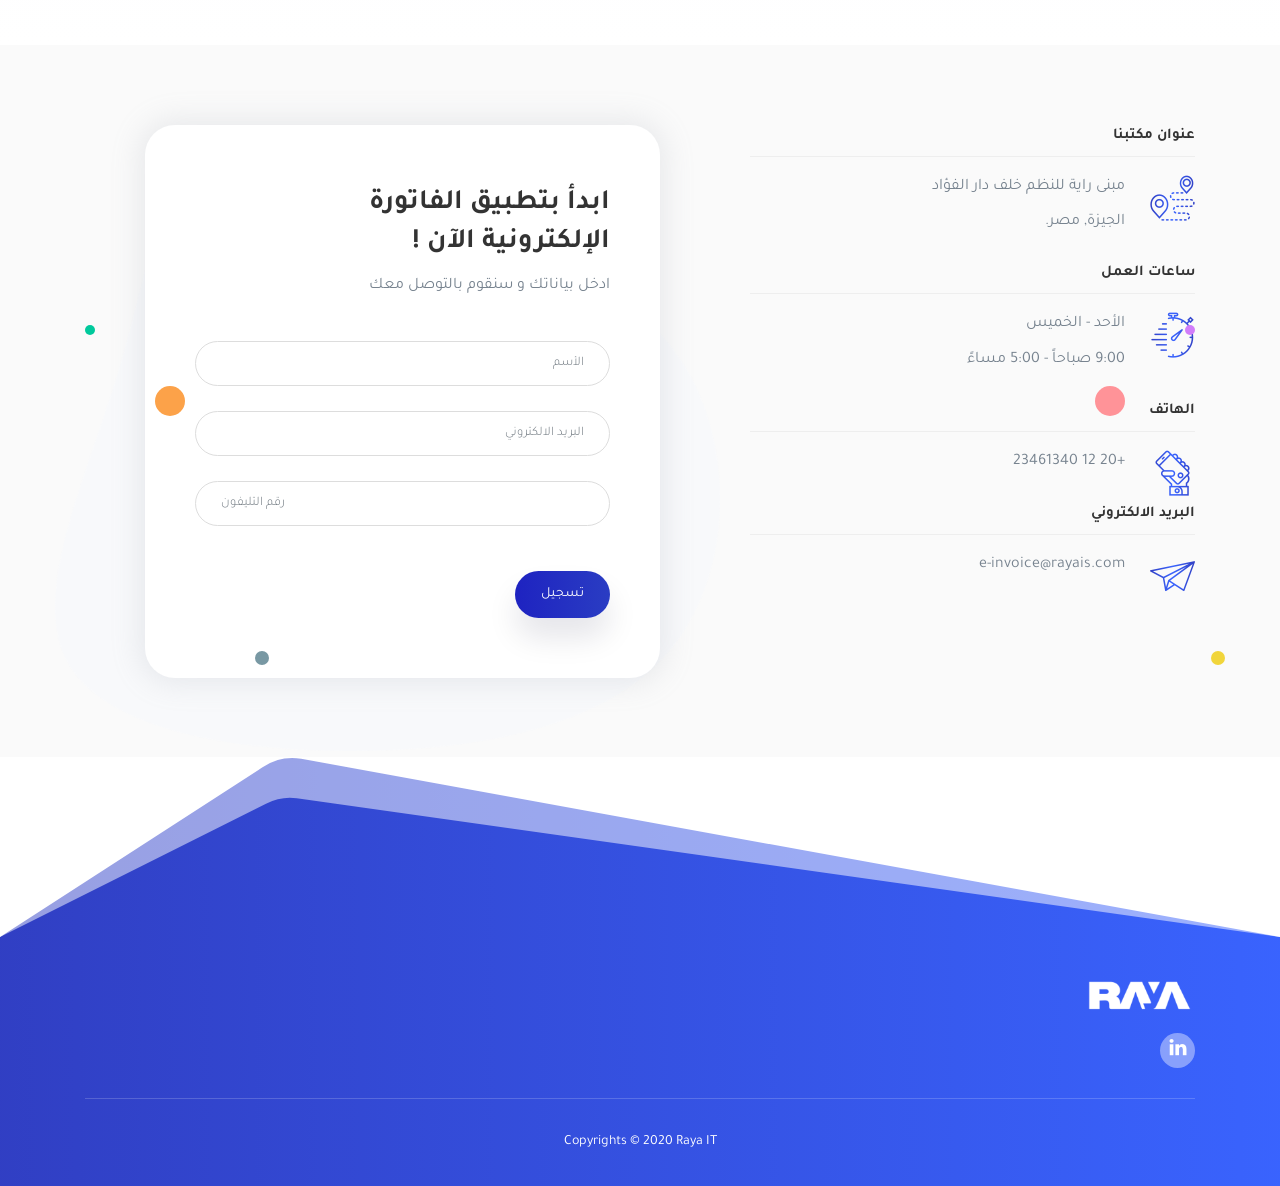
==== commit 560a6657: "done" ====
--- a/e-invoice.html
+++ b/e-invoice.html
@@ -45,7 +45,7 @@
                     </button>
                     <div class="collapse navbar-collapse" id="navbarCollapse">
                         <ul class="navbar-nav">
-                            <li class="nav-item"><a href="http://raya-it.net" target="_blank" data-scroll-nav="6">راية للخدمات الدولية</a></li>
+                            <li class="nav-item"><a href="http://raya-it.net" target="_blank" >راية للخدمات الدولية</a></li>
                             <li class="nav-item"><a href="#" data-scroll-nav="8">اتصل بنا</a></li>
                         </ul>
                     </div>
@@ -615,7 +615,7 @@
                         </div>
                         <div class="contact-form-block">
                             <div class="section-header-style2">
-                                <h2>  ابدأ بتطبيق الفاتورة الإلكترونية الآن 
+                                <h2>  ابدأ بتطبيق الفاتورة<br> الإلكترونية الآن 
 								!
 								</h2>
                                 <p>
